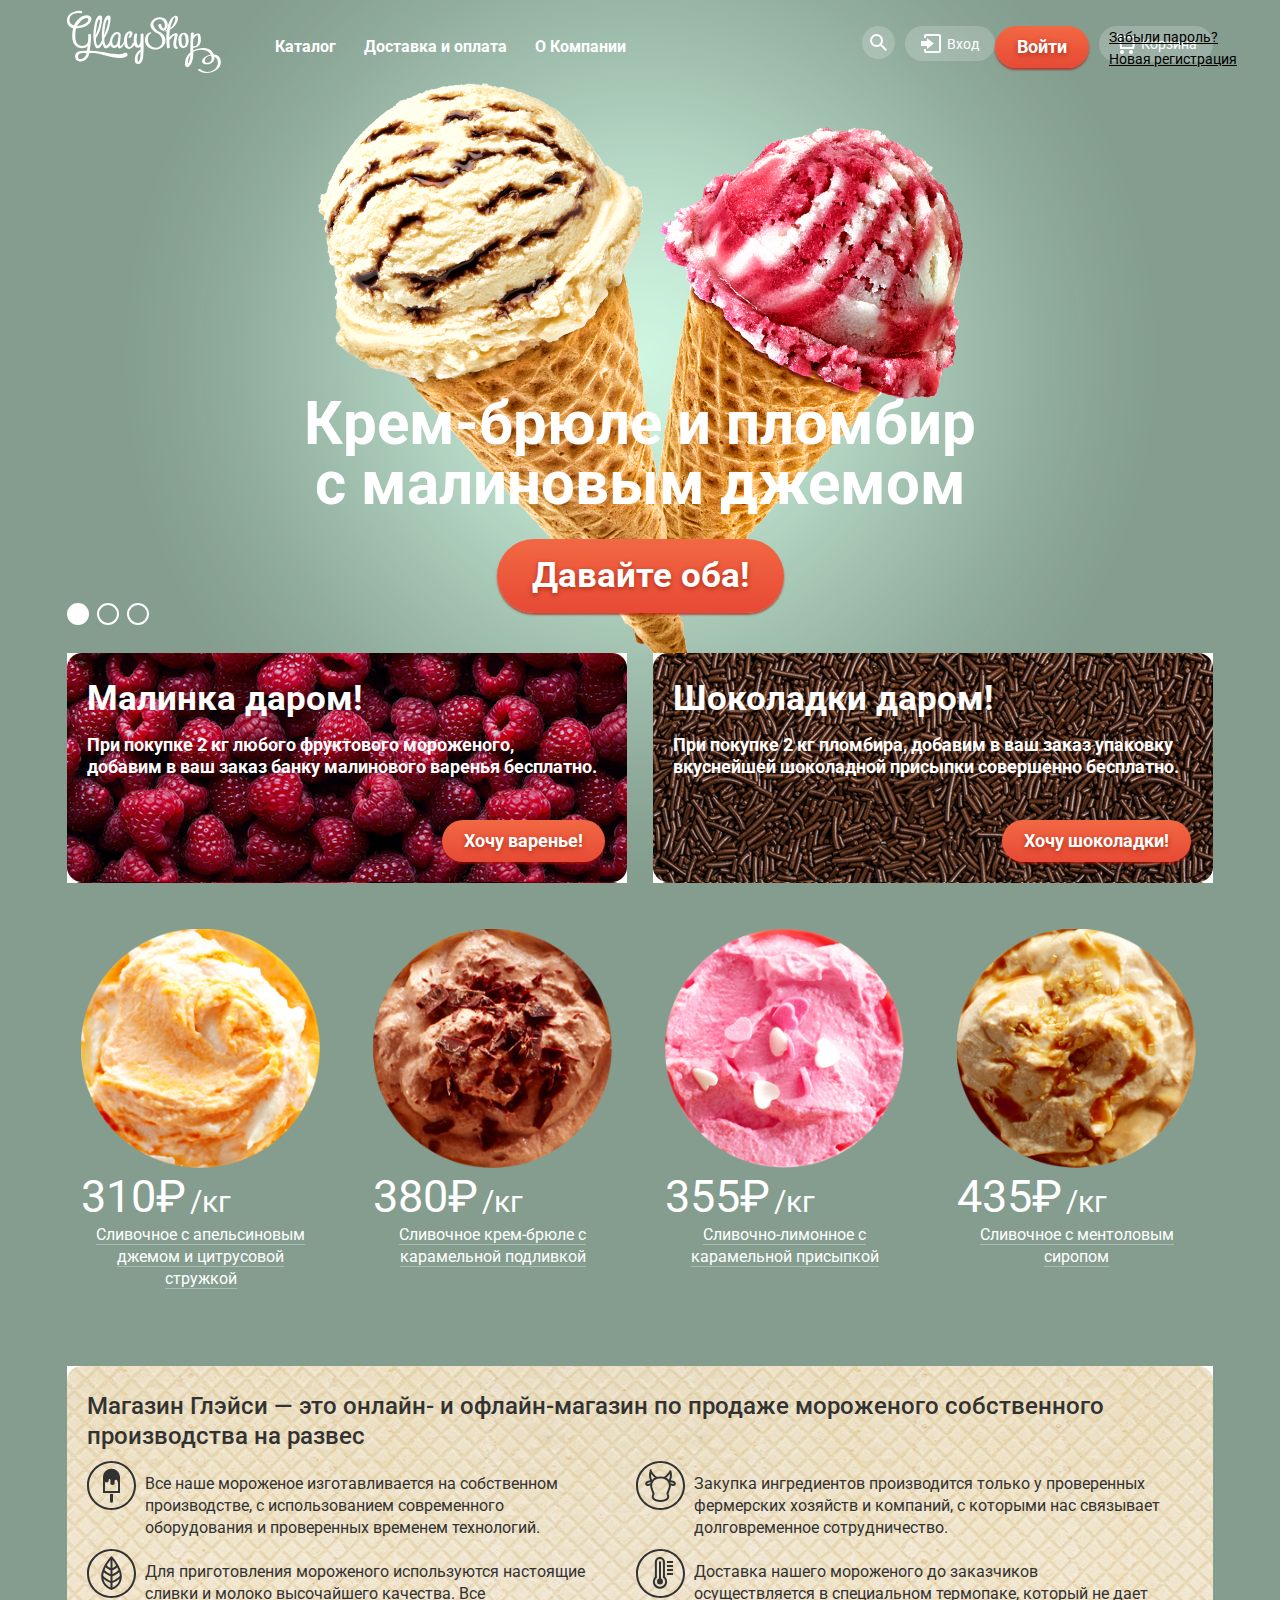
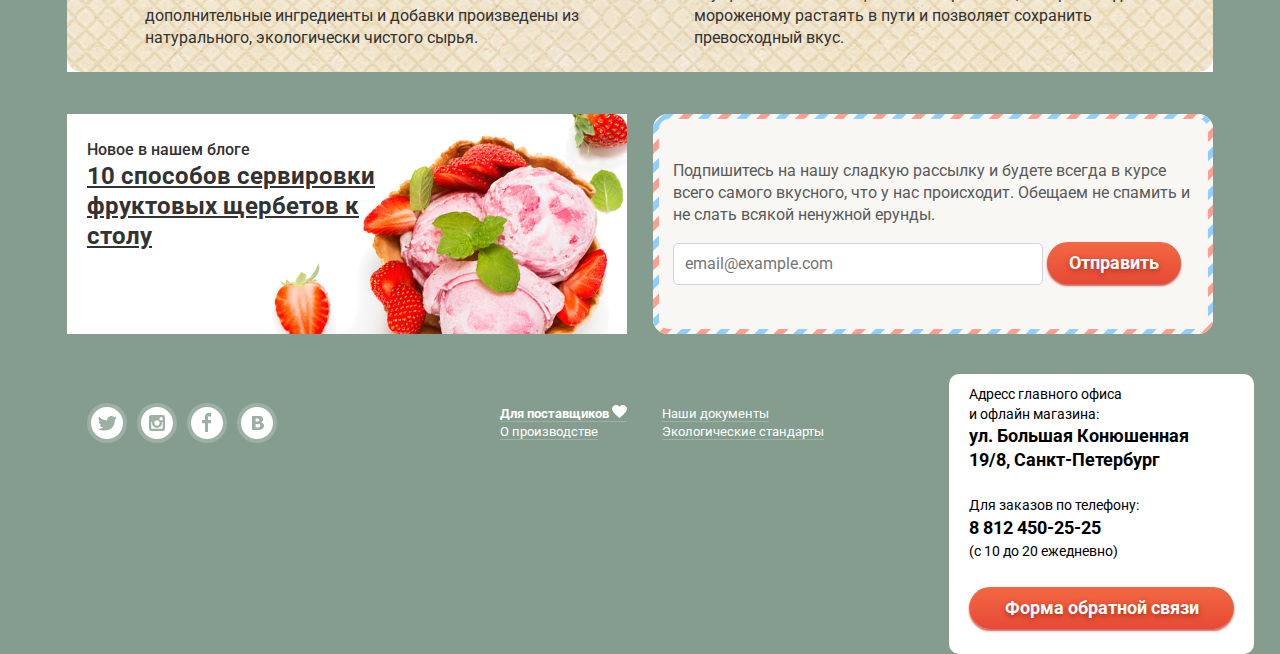
==== index.html @ 89034b07 "Update index.html" ====
<!DOCTYPE html>
<html lang="ru">
<head>
    <meta charset="utf-8">
    <link href="https://fonts.googleapis.com/css?family=Roboto:400,500,700&display=swap&subset=cyrillic" rel="stylesheet">
    <link rel="stylesheet" href="css/normalize.css">
    <link rel="stylesheet" href="css/style.css">
  <title>Gllacy Shop</title>
</head>
<body>

    <input class="visually-hidden" type="radio" id="product_1" name="toggle" checked>
    <input class="visually-hidden" type="radio" id="product_2" name="toggle">
    <input class="visually-hidden" type="radio" id="product_3" name="toggle">

    <div class="site_wrapper">
        <div class="wrapper_container">
            <header class="main_header">
                <div class="container">
                    <nav class="main_navigation">
                        <a href="index.html" class="main_logo">
                            <img src="img/logo.svg" width="154" height="64" alt="Gllacy Shop">
                        </a>
                        <ul class="site_navigation">
                            <li class="site_navigation_item">
                                <a href="#">Каталог</a>
                                <ul class="site_navigation_menu">
                                    <li class="site_navigation_menu_main"><a href="#">Новинки</a></li>
                                    <li><a href="catalog.html">Сливочное</a></li>
                                    <li><a href="#">Щербеты</a></li>
                                    <li><a href="#">Фруктовый лед</a></li>
                                    <li><a href="#">Меролин</a></li>
                                </ul>
                            </li>
                            <li class="site_navigation_item"><a href="#">Доставка и оплата</a></li>
                            <li class="site_navigation_item"><a href="#">О Компании</a></li>
                        </ul>
                        <ul class="user_navigation">
                            <li>
                                <button class="navigation_button button_search" type="button">
                                   <svg xmlns="http://www.w3.org/2000/svg" xmlns:xlink="http://www.w3.org/1999/xlink" width="17" height="17" viewBox="0 0 17 17"><path d="M16.958 15.527L11.75 10.32A6.455 6.455 0 0 0 13 6.5 6.5 6.5 0 1 0 6.5 13a6.465 6.465 0 0 0 3.839-1.263l5.205 5.204 1.414-1.414zM6.5 11C4.019 11 2 8.981 2 6.5S4.019 2 6.5 2 11 4.019 11 6.5 8.981 11 6.5 11z"/></svg>
                                </button>
                            </li>
                            <li>
                                <button class="navigation_button site_registration_form" type="button">
                                    <svg xmlns="http://www.w3.org/2000/svg" xmlns:xlink="http://www.w3.org/1999/xlink" width="21" height="19" viewBox="0 0 21 19"><g><path d="M6 14.875L12.917 9.5 6 4.125v2.917H-.042v4.917H6z"/><path d="M18 0H5C3.9 0 3 .9 3 2v2h2V2h13v15H5v-2H3v2c0 1.1.9 2 2 2h13c1.1 0 2-.9 2-2V2c0-1.1-.9-2-2-2z"/></g></svg>Вход
                                    <form class="site_registration" action="https://echo.htmlacademy.ru" method="post">
                                        <input type="email" name="email" placeholder="email@example.com">
                                        <input type="password" name="password" placeholder="Пароль">
                                        <button class="button" type="submit">Войти</button>
                                        <div class="registration_links">
                                            <a href="#">Забыли пароль?</a>
                                            <a href="#">Новая регистрация</a>
                                        </div>
                                    </form>
                                </button>
                            </li>
                            <li>
                                <button class="navigation_button" type="button">
                                    <svg xmlns="http://www.w3.org/2000/svg" width="21" height="20" viewBox="0 0 21 20"><g><path d="M5.657 2.031L5.422 0H0v2h3.64l1.5 13h13.988l1.699-12.969H5.657zM17.372 13H6.922L5.888 4.031h12.66L17.372 13z"/><circle cx="6.984" cy="18" r="2"/><circle cx="15.984" cy="18" r="2"/></g></svg>Корзина
                                </button>
                            </li>
                        </ul>
                        <form class="site_search" action="https://echo.htmlacademy.ru">
                            <input type="text" name="search" placeholder="Крем-брюле">
                        </form>
                    </nav>
                </div>
            </header>

            <main class="container">
                <section class="slider">
                    <div class="slider_controls">
                        <label for="product_1">Первый</label>
                        <label for="product_2">Второй</label>
                        <label for="product_3">Третий</label>
                    </div>
                    <ul class="slider_list">
                        <li class="slider_item slide" id="slide1">
                            <h3 class="slide_title">
                                Крем-брюле и пломбир с малиновым джемом
                            </h3>
                            <a href="#" class="button slide_button">Давайте оба!</a>
                        </li>
                        <li class="slider_item slide" id="slide2">
                            <h3 class="slide_title">
                                Шоколадный пломбир и лимонный сорбет
                            </h3>
                            <a href="#" class="button slide_button">Давайте оба!</a>
                        </li>
                        <li class="slider_item slide" id="slide3">
                            <h3 class="slide_title">
                                Пломбир с помадкой и клубничный щербет
                            </h3>
                            <a href="#" class="button slide_button">Давайте оба!</a>
                        </li>
                    </ul>
                </section>

          		<h1 class="visually_hidden">Gllacy Shop</h1>

                <div class="sell">
                    <article class="raspberries">
                        <h2>Малинка даром!</h2>
                        <p>При покупке 2 кг любого фруктового мороженого,<br>добавим в ваш заказ банку малинового варенья бесплатно.</p>
                        <a href="#" class="button">Хочу варенье!</a>
                    </article>
                    <article class="choco">
                        <h2>Шоколадки даром!</h2>
                        <p>При покупке 2 кг пломбира, добавим в ваш заказ упаковку<br>вкуснейшей шоколадной присыпки совершенно бесплатно.</p>
                        <a href="#" class="button">Хочу шоколадки!</a>
                    </article>
                </div>

                <section class="shop_list hit">
                    <ul>
                        <li class="shop_list_item">
                            <a href="#">
                                <img src="img/ice1.png" width="267" height="267" alt="Ice">
                                <div>
                                    <span class="shop_list_price">310₽</span>
                                    <span class="shop_list_weight">/кг</span>
                                </div>
                                <div class="shop_list_text">
                                    <h3>Сливочное с апельсиновым<br>джемом и цитрусовой стружкой</h3>
                                </div>
                            </a>
                        </li>
                        <li class="shop_list_item">
                            <a href="#">
                                <img src="img/ice4.png" width="267" height="267" alt="Ice">
                                <div>
                                    <span class="shop_list_price">380₽</span>
                                    <span class="shop_list_weight">/кг</span>
                                </div>
                                <div class="shop_list_text">
                                    <h3>Сливочное крем-брюле с карамельной подливкой</h3>
                                </div>
                            </a>
                        </li>
                        <li class="shop_list_item">
                            <a href="#">
                                <img src="img/ice7.png" width="267" height="267" alt="Ice">
                                <div>
                                    <span class="shop_list_price">355₽</span>
                                    <span class="shop_list_weight">/кг</span>
                                </div>
                                <div class="shop_list_text">
                                    <h3>Сливочно-лимонное с карамельной присыпкой</h3>
                                </div>
                            </a>
                        </li>
                        <li class="shop_list_item">
                            <a href="#">
                                <img src="img/ice10.png" width="267" height="267" alt="Ice">
                                <div>
                                    <span class="shop_list_price">435₽</span>
                                    <span class="shop_list_weight">/кг</span>
                                </div>
                                <div class="shop_list_text">
                                    <h3>Сливочноe с ментоловым<br>сиропом</h3>
                                </div>
                            </a>
                        </li>
                    </ul>
                </section>

          		<article class="info">
          			<h2 class="info_title">Магазин Глэйси — это онлайн- и офлайн-магазин по продаже мороженого собственного производства на развес</h2>
          			<ul class="info_list">
                        <li class="info_list_item">
                            <svg xmlns="http://www.w3.org/2000/svg" width="49" height="49" viewBox="0 0 49 49"><g fill="#323232"><path d="M24.5 0C10.969 0 0 10.969 0 24.5S10.969 49 24.5 49 49 38.031 49 24.5 38.031 0 24.5 0zm0 47C12.093 47 2 36.906 2 24.5 2 12.093 12.093 2 24.5 2 36.906 2 47 12.093 47 24.5 47 36.906 36.906 47 24.5 47z"/><path d="M24.5 7.625c-4.355 0-7.94 3.278-8.436 7.5H16v16.917h17V15.125h-.063c-.497-4.222-4.082-7.5-8.437-7.5zM31 30.042H18v-9.257c.275.337.705.631 1.542.631 1.292 0 2.125-.713 2.125-1.625v-.875a.854.854 0 1 1 1.708 0c0 .009-.005.017-.005.025 0 .007.005.01.005.017v3.292s-.031 1.833 2.125 1.833c2.109 0 2.125-1.75 2.125-1.75v-2.25h.001l-.001-.005a1.344 1.344 0 0 1 2.688 0c0 .031.021.088.021.088s.034.609.667.894v8.982zM23 40.125a1.5 1.5 0 1 0 3 0V33h-3v7.125z"/></g></svg>
                            <span>Все наше мороженое изготавливается на собственном производстве, с использованием современного оборудования и проверенных временем технологий.</span>
                        </li>
          				<li class="info_list_item">
          					<svg xmlns="http://www.w3.org/2000/svg" width="49" height="49" viewBox="0 0 49 49"><g fill="#323232"><path d="M24.5 0C10.969 0 0 10.969 0 24.5S10.969 49 24.5 49 49 38.031 49 24.5 38.031 0 24.5 0zm0 47C12.093 47 2 36.906 2 24.5 2 12.093 12.093 2 24.5 2 36.906 2 47 12.093 47 24.5 47 36.906 36.906 47 24.5 47z"/><path d="M34.811 19.342c.86-1.711 1.88-4.987.433-9.482a1 1 0 0 0-1.825-.182c-1.271 2.268-4.038 5.927-6.047 6.094-.03.002-.054.019-.083.024A16.242 16.242 0 0 0 24.5 15.5c-.103 0-1.311.009-2.801.292-.025-.004-.045-.019-.071-.021-2.004-.167-4.773-3.827-6.048-6.095a1 1 0 1 0-1.824.183c-1.448 4.494-.427 7.771.433 9.482-1.744.22-3.954.777-4.757 2.188-.388.682-.38 1.464.024 2.201.514.939 1.399 1.245 2.334 1.245.816 0 1.668-.233 2.349-.482-.004.54.026 1.08.129 1.612.288 1.496 1.131 3.636 1.748 5.197.188.479.396 1.004.509 1.324-.235.614-.672 1.812-.766 2.484-.112.801.114 2.147 1.121 3.306 1.443 1.659 4.006 2.5 7.619 2.5 3.612 0 6.176-.841 7.619-2.5 1.007-1.158 1.233-2.505 1.121-3.306-.094-.673-.53-1.87-.767-2.484.114-.319.32-.843.509-1.32.617-1.563 1.462-3.704 1.75-5.201a8.483 8.483 0 0 0 .135-1.61c.679.248 1.528.48 2.342.48.936 0 1.82-.306 2.334-1.245.404-.737.412-1.519.024-2.201-.801-1.41-3.011-1.967-4.755-2.187zm-.953-6.634c.428 3.06-.477 5.157-1.031 6.112a9.905 9.905 0 0 0-.798-.872c-.544-.526-1.199-.934-1.891-1.258 1.483-1.051 2.801-2.673 3.72-3.982zm-18.716.002c.916 1.304 2.229 2.919 3.706 3.97-.701.329-1.359.744-1.892 1.283-.276.279-.533.57-.771.872-.549-.943-1.468-3.054-1.043-6.125zM11.21 22.77c-.089-.163-.063-.21-.04-.25.223-.391 1.387-1.006 3.609-1.233-.116.29-.217.582-.302.878-1.265.673-2.998 1.091-3.267.605zm21.558 2.959c-.252 1.313-1.058 3.354-1.646 4.844-.398 1.01-.609 1.552-.683 1.877l-.066.302.114.287c.283.71.711 1.908.772 2.351.001.009.096.858-.649 1.716-.72.826-2.363 1.812-6.11 1.812-3.747 0-5.391-.986-6.11-1.812-.746-.857-.651-1.707-.65-1.716.062-.441.489-1.641.772-2.352l.114-.286-.066-.302c-.072-.326-.284-.869-.683-1.881-.587-1.489-1.392-3.528-1.645-4.841-.422-2.198.379-4.575 2.145-6.358 1.513-1.528 4.933-1.868 6.123-1.871 1.166 0 4.539.339 6.139 1.886 2.081 2.014 2.465 4.597 2.129 6.344zm5.021-2.959c-.263.479-1.974.07-3.238-.592a9.437 9.437 0 0 0-.297-.888c2.198.23 3.354.84 3.575 1.229.024.041.05.087-.04.251z"/></g></svg>
                            <span>Закупка ингредиентов  производится только у проверенных фермерских хозяйств и компаний, с которыми нас связывает долговременное сотрудничество.</span>
          				</li>
          				<li class="info_list_item">
          					<svg xmlns="http://www.w3.org/2000/svg" width="49" height="49" viewBox="0 0 49 49"><g fill="#323232"><path d="M24.5 0C10.969 0 0 10.969 0 24.5S10.969 49 24.5 49 49 38.031 49 24.5 38.031 0 24.5 0zm0 47C12.093 47 2 36.906 2 24.5 2 12.093 12.093 2 24.5 2 36.906 2 47 12.093 47 24.5 47 36.906 36.906 47 24.5 47z"/><path d="M34.807 26.756c-.45-9.493-9.197-18.693-9.586-19.097-.015-.015-.033-.023-.048-.037a.942.942 0 0 0-.118-.09.945.945 0 0 0-.13-.077c-.018-.009-.032-.022-.051-.03-.027-.011-.056-.011-.083-.02a.898.898 0 0 0-.297-.044c-.045 0-.089.002-.134.008a.957.957 0 0 0-.158.038c-.025.008-.052.008-.076.018-.018.007-.031.021-.049.029a.896.896 0 0 0-.133.079.95.95 0 0 0-.118.091c-.015.013-.033.021-.046.036-.389.404-9.14 9.608-9.587 19.105-.008.067-.017.133-.011.202-.013.363-.017.727-.003 1.091.369 10.256 9.978 12.82 10.075 12.845a.995.995 0 0 0 .494 0c.097-.024 9.706-2.589 10.074-12.845.013-.363.009-.727-.003-1.089.006-.073-.004-.142-.012-.213zM16.783 23.25c2.219 2.058 5.368 3.521 6.717 4.091v4.552c-2.448-1.196-6.219-3.341-7.302-5.228a17.06 17.06 0 0 1 .585-3.415zm2.024-5.096c1.513 1.688 3.602 2.646 4.693 3.059v3.94c-1.654-.76-4.424-2.216-6.016-4.043a29.164 29.164 0 0 1 1.323-2.956zm12.711 2.954c-1.59 1.824-4.362 3.283-6.018 4.044v-3.939c1.092-.413 3.183-1.372 4.695-3.062.489.949.935 1.94 1.323 2.957zM25.5 19.047v-8.008a45.239 45.239 0 0 1 3.651 5.229c-.953 1.374-2.536 2.276-3.651 2.779zm0 12.846v-4.552c1.35-.569 4.499-2.034 6.719-4.092.305 1.128.515 2.273.584 3.417-1.083 1.883-4.855 4.029-7.303 5.227zm-2-12.843c-1.113-.5-2.694-1.399-3.649-2.779a45.379 45.379 0 0 1 3.649-5.229v8.008zm-7.117 10.775c2.328 1.983 5.69 3.629 7.117 4.281v4.403c-2.092-.904-6.162-3.331-7.117-8.684zm9.117 8.696v-4.415c1.428-.653 4.792-2.3 7.121-4.284-.95 5.411-5.02 7.813-7.121 8.699z"/></g></svg>
                            <span>Для приготовления мороженого используются настоящие сливки и молоко высочайшего качества. Все дополнительные ингредиенты и добавки произведены из натурального, экологически чистого сырья.</span>
          				</li>
          				<li class="info_list_item">
          					<svg xmlns="http://www.w3.org/2000/svg" width="49" height="49" viewBox="0 0 49 49"><g fill="#323232"><path d="M24.5 0C10.969 0 0 10.969 0 24.5S10.969 49 24.5 49 49 38.031 49 24.5 38.031 0 24.5 0zm0 47C12.093 47 2 36.906 2 24.5 2 12.093 12.093 2 24.5 2 36.906 2 47 12.093 47 24.5 47 36.906 36.906 47 24.5 47z"/><path d="M28.938 13.125c0-2.774-2.257-5.031-5.031-5.031s-5.031 2.257-5.031 5.031v14.64a7.042 7.042 0 0 0-2 4.923c0 3.929 3.196 7.125 7.125 7.125s7.125-3.196 7.125-7.125a7.127 7.127 0 0 0-2.188-5.126V13.125zm.187 19.563a5.126 5.126 0 0 1-10.25 0c0-1.647.792-3.098 2-4.035V13.125a3.031 3.031 0 1 1 6.062 0v15.372a5.114 5.114 0 0 1 2.188 4.191z"/><path d="M25 29.559V13.188a1 1 0 1 0-2 0v16.371a2.99 2.99 0 0 0-2 2.816 3 3 0 1 0 6 0 2.99 2.99 0 0 0-2-2.816zM31 12h6v2h-6zM31 16h6v2h-6zM31 20h6v2h-6zM31 24h6v2h-6z"/></g></svg>
                            <span>Доставка нашего мороженого до заказчиков осуществляется в специальном термопаке, который не дает мороженому растаять в пути и позволяет сохранить превосходный вкус.</span>
          				</li>
          			</ul>
          		</article>

          		<div class="blog">
                    <article class="news">
                        <h2>Новое в нашем блоге</h2>
                        <a href="#">10 способов сервировки<br>фруктовых щербетов к<br>столу</a>
                    </article>

                    <article class="subscription">
                        <h2 class="visually_hidden">Подписка</h2>
                        <p>Подпишитесь на нашу сладкую рассылку и будете всегда в курсе всего самого вкусного, что у нас происходит. Обещаем не спамить и не слать всякой ненужной ерунды.</p>
                        <form action="https://echo.htmlacademy.ru">
                            <input type="email" name="email" placeholder="email@example.com">
                            <button class="button" type="button">Отправить</button>
                        </form>             
                    </article>
                </div>
          	</main>

            <section class="map">
                <div class="map_pin">
                    <script type="text/javascript" charset="utf-8" async src="https://api-maps.yandex.ru/services/constructor/1.0/js/?um=constructor%3A272b2a36cc3801d7e4101b7985219965aaa118375f557deae4f0a987a12d4bba&amp;width=100%25&amp;height=430&amp;lang=ru_RU&amp;scroll=true"></script>
                </div>

                <article class="address">
                    <h2 class="address_title">Адресс главного офиса<br>и офлайн магазина:</h2>
                    <p class="address_text">
                        <span>ул. Большая Конюшенная<br>19/8, Санкт-Петербург</span><br><br>
                        Для заказов по телефону:<br><span>8 812 450-25-25</span><br>(с 10 до 20 ежедневно)
                    </p>
                    <a href="#" class="button address_button">Форма обратной связи</a>
                </article>
            </section>

          	<footer class="container">
                <ul class="social">
                    <li>
                        <a href="#"><span class="visually_hidden">Twitter</span>
                          <svg xmlns="http://www.w3.org/2000/svg" width="32" height="32" viewBox="0 0 32 32"><path d="M16 0C7.164 0 0 7.164 0 16c0 8.837 7.164 16 16 16 8.837 0 16-7.163 16-16 0-8.836-7.163-16-16-16zm7.944 12.809c-.251 6.516-3.463 10.832-10.992 10.702h-.486c-.447 0-4.543-.443-5.344-1.823 2.479.19 4.247-.406 5.12-1.136-1.048-.289-2.923-.461-3.251-2.848.384.104.618.221 1.299.113-1.307-.824-2.758-1.519-2.679-3.643.311.317 1.164.518 1.46.457-.768-.233-2.149-3.244-.974-4.781 1.984 1.79 4.075 3.482 7.804 3.643.227-2.214 1.24-3.699 3.168-4.325 1.84-.479 3.255.26 3.901 1.138.737-.224 1.453-.466 2.193-.685-.004.833-.569 1.463-.935 1.709.747.165 1.423-.475 1.423-.475-.184.963-1.094 1.725-1.707 1.954z"/></svg>
                        </a>
                    </li>
                    <li>
                        <a href="#"><span class="visually_hidden">Instagram</span>
                          <svg xmlns="http://www.w3.org/2000/svg" width="32" height="32" viewBox="0 0 32 32"><g><path d="M20.916 16a4.938 4.938 0 1 1-9.877 0c0-.394.051-.773.138-1.14h-.897v6.838h11.396V14.86h-.897c.086.367.137.746.137 1.14z"/><path d="M15.978 18.659c1.466 0 2.659-1.193 2.659-2.659s-1.193-2.659-2.659-2.659c-1.466 0-2.659 1.193-2.659 2.659s1.192 2.659 2.659 2.659zM18.637 10.302h3.039v3.039h-3.039z"/><path d="M16 0C7.164 0 0 7.164 0 16c0 8.837 7.164 16 16 16 8.837 0 16-7.163 16-16 0-8.836-7.163-16-16-16zm7.955 21.698a2.285 2.285 0 0 1-2.279 2.279H10.279A2.285 2.285 0 0 1 8 21.698V10.302a2.286 2.286 0 0 1 2.279-2.279h11.396a2.286 2.286 0 0 1 2.279 2.279v11.396z"/></g></svg>
                        </a>
                    </li>
                    <li>
                        <a href="#"><span class="visually_hidden">Facebook</span>
                          <svg xmlns="http://www.w3.org/2000/svg" width="32" height="32" viewBox="0 0 32 32"><path d="M16 0C7.164 0 0 7.163 0 16s7.164 16 16 16c8.837 0 16-7.164 16-16S24.837 0 16 0zm4.062 9.455h-3.021v3.444h3.021v3.445h-3.021v8.61H14.02v-8.61H11v-3.445h3.021V9.455c0-1.902 1.353-3.445 3.021-3.445h3.021v3.445z"/></svg>
                        </a>
                    </li>
                    <li>
                        <a href="#"><span class="visually_hidden">Vkontacte</span>
                          <svg xmlns="http://www.w3.org/2000/svg" width="32" height="32" viewBox="0 0 32 32"><g><path d="M16.637 14.495c.402-.019.719-.082.951-.188.326-.145.54-.33.641-.559.101-.229.15-.496.15-.797 0-.232-.058-.465-.174-.697-.116-.232-.322-.405-.617-.517-.264-.1-.592-.155-.984-.165a76.242 76.242 0 0 0-1.652-.014h-.339v2.965h.565c.571 0 1.057-.009 1.459-.028zM18.118 17.084c-.282-.081-.672-.125-1.166-.132a127.97 127.97 0 0 0-1.55-.009h-.79v3.493h.264c1.014 0 1.74-.003 2.18-.009a3.2 3.2 0 0 0 1.212-.245c.377-.157.633-.364.774-.625s.214-.562.214-.9c0-.446-.088-.788-.261-1.03-.17-.241-.464-.423-.877-.543z"/><path d="M16 0C7.164 0 0 7.164 0 16c0 8.837 7.164 16 16 16 8.837 0 16-7.163 16-16 0-8.836-7.163-16-16-16zm6.602 20.531a3.73 3.73 0 0 1-1.124 1.327c-.552.415-1.161.71-1.823.886s-1.501.264-2.519.264h-6.121V8.987h5.443c1.13 0 1.957.038 2.48.113a5.126 5.126 0 0 1 1.561.5c.533.27.929.632 1.189 1.087.26.455.392.975.392 1.558 0 .678-.179 1.278-.536 1.795-.358.518-.863.92-1.517 1.208v.075c.917.182 1.642.559 2.179 1.13.537.571.807 1.325.807 2.261 0 .678-.138 1.283-.411 1.817z"/></g></svg>
                        </a>
                    </li>
                </ul>
                <ul class="footer_about">
                    <li>
                        <a class="about_for" href="#">Для поставщиков
                            <svg xmlns="http://www.w3.org/2000/svg" width="15" height="13" viewBox="0 0 15 13"><path d="M10.799 0c-1.35 0-2.551.65-3.3 1.661A4.097 4.097 0 0 0 4.199 0C1.875 0 0 1.806 0 4.044 0 7.223 7.499 13 7.499 13s7.499-5.777 7.499-8.956C14.998 1.806 13.123 0 10.799 0z"/></svg>
                        </a>
                    </li>
                    <li>
                        <a href="#">Наши документы</a>
                    </li>
                    <li>
                        <a href="#">О производстве</a>
                    </li>
                    <li>
                        <a href="#">Экологические стандарты</a>
                    </li>
                </ul>
                <div class="footer_made">
                    <img src="img/logo-htmlacademy.svg" width="108" height="39" alt="Логотип HTML Academy">
                    <p>Сделано в <a href="https://htmlacademy.ru/">HTML Academy</a> © 2019</p>
                </div>
            </footer>
        </div>
    </div>

    <section class="modal">
        <h2>Мы обязательно вам ответим</h2>
        <img src="img/close-big.svg" alt="button-close">
        <form action="https://echo.htmlacademy.ru" method="post">
            <p>
                <input type="text" name="name" placeholder="Имя Фамилия">
            </p>
            <p>
                <input type="email" name="email" placeholder="email@example.com">
            </p>
            <p>
                <textarea name="massage" placeholder="В свободной форме"></textarea>
            </p>
            <button type="submit">Отправить</button>
        </form>
    </section>
</body>
</html>
---- css/style.css ----
*, *::before, *::after {
	box-sizing: border-box;
}
body {
	padding: 0;
	margin: 0;
	font-size: 16px;
	line-height: 22px;
	color: #fff;
	font-family: 'Roboto', 'Arial', sans-serif;
	background-color: #849d8f;
}
.visually_hidden:not(:focus):not(:active),
input[type="checkbox"].visually-hidden,
input[type="radio"].visually-hidden {
  position: absolute;
  width: 1px;
  height: 1px;
  margin: -1px;
  border: 0;
  padding: 0;
  white-space: nowrap;
  clip-path: inset(100%);
  clip: rect(0 0 0 0);
  overflow: hidden;
}
.button {
	display: inline-block;
	font-size: 18px;
	font-weight: 700;
	line-height: 24px;
	text-decoration: none;
	cursor: pointer;
	text-shadow: 0 2px 5px rgba(160, 32, 11, 0.76);
	border: none;
	border-radius: 50px;
	padding: 9px 22px;
	box-shadow: 0 2px 2px rgba(172, 16,0, 0.64);
	background: #f26843;
	background: linear-gradient(to bottom, #f26843 0%, #e74a35 100%);
	color: #fff;
}
.button:hover {
	background: linear-gradient(to bottom, #f58669 0%, #ec6f5e 100%);
	box-shadow: 0 2px 2px rgba(172, 16, 0, 1);
}
.button:active {
	background: linear-gradient(to bottom, #d84732 0%, #e1613e 100%);
	box-shadow: inset 0 2px 2px rgba(172, 16, 0, 1);
}

/*Navigation*/

.container {
	width: 1146px;
	margin: 0 auto;
}
.main_navigation {
	padding-top: 10px;
	display: flex;
}
.site_navigation {
	display: flex;
	align-items: center;
	list-style: none;
	font-size: 16px;
	font-weight: 700;
	line-height: 18px;
}
.site_navigation_item {
	padding: 10px 14px;
	position: relative;
	align-items: center;
}
.site_navigation li {
	list-style: none;
}
.site_navigation a {
	text-decoration: none;
	color: #fff;
}
.site_navigation li:hover {
	border-radius: 15px;
	cursor: pointer;
	background-color: #fff;
}
.site_navigation_menu {
	position: absolute;
	top: 115%;
	left: 1%;
	font-size: 14px;
	line-height: 16px;
	font-weight: 400;
	padding: 0;
	margin: 0;
	border-radius: 5px;
	display: none;
	color: #000;
	background-color: #fff;
}
.site_navigation_menu::before {
	content: "";
	display: block;
	position: absolute;
	top: -11%;
	left: 0;
	width: 143px;
	height: 20px;
	background-color: rgba(225, 225, 225, 0);
}
.site_navigation > li:hover .site_navigation_menu {
	display: block;
}
.site_navigation_menu a {
	width: 143px;
	display: block;
	padding: 10px 20px;
}
.site_navigation_menu li:hover {
	border-radius: 0;
	background-color: #fbded7;
}
.site_navigation_menu li:hover:first-child {
	border-radius: 5px 5px 0 0;
}
.site_navigation_menu li:hover:last-child {
	border-radius: 0 0 5px 5px;
}
.site_navigation_menu li:active {
	background-color: #f6b5a5;
}
.site_navigation li:hover a {
	color: #000;
}
.site_navigation_menu_main {
	font-weight: 700;
}
.site_navigation_menu_main::after {
	content: "";
	width: 128px;
	height: 1px;
	position: absolute;
	top: 35px;
	left: 5px;
	background-color: #000;
	opacity: 0.2;
}
.user_navigation {
	display: flex;
	margin-left: auto;
	list-style: none;
}
.user_navigation li {
	padding-left: 10px;
}
.navigation_button {
	font-size: 14px;
	line-height: 16px;
	border: none;
	border-radius: 50px;
	cursor: pointer;
	color: #fff;
	fill: #fff;
	background-color: rgba(255, 255, 255, 0.2);
}
.user_navigation button:hover,
.user_navigation button:focus {
	fill: #000;
	color: #000;
}
.catalog_navigation_button {
	font-weight: 700;
	color: #000;
	background-color: #fff;
}
.navigation_button {
	padding: 8px 16px;
	display: inline-flex;
	align-items: center;
}
.navigation_button svg {
	margin-right: 5px;
}
.button_search {
	padding: 8px 8px;
}
.button_search svg {
	margin: 0;
}
.site_search {
	display: none;
	position: absolute;
	top: 9%;
	right: 28%;
	width: 340px;
	height: 85px;
	padding: 22px 0 0 5px;
	border-radius: 5px;
	background-color: #f8f7f4;
}
.site_search input {
	width: 310px;
	font-size: 14px;
	padding: 12px;
	border-radius: 5px;
	border: 1px solid #d3d3d2;
}
.button_search:hover .site_search {
	display: block;
}
.site_registration_form:hover
.site_registration {
	display: block;
}
.site_registration {
	position: absolute;
	top: 9%;
	right: 22%;
	display: none;
	width: 280px;
	height: 215px;
	padding: 20px;
	border-radius: 5px;
	background-color: #f8f7f4;
}
.site_registration input {
	width: 240px;
	height: 40px;
	font-size: 14px;
	border-radius: 5px;
	padding: 0 15px;
	margin-bottom: 20px;
	border: 1px solid #d3d3d2;
}
.registration_links {
	position: absolute;
	display: inline-block;
	font-size: 14px;
	width: 128px;
	margin-left: 20px;
}
.registration_links a {
	color: #000;
}

/*Slider*/

.site_wrapper {
	min-width: 940px;
	background-repeat: no-repeat;
	background-position: top center;
	transition: background-image 0.5s, background-color 0.5s;
}
.slider {
	position: relative;
	text-align: center;
	margin-top: 310px;
}
.slider_controls {
	position: absolute;
	left: 0;
	bottom: 10%;
	z-index: 20;
	font-size: 0px;
}
.slider_controls label {
	display: inline-block;
	width: 22px;
	height: 22px;
	border: 2px solid #fff;
	border-radius: 50px;
	background-color: transparent;
	margin-right: 8px;
	cursor: pointer;
}
.slider_item {
	padding-bottom: 40px;
}
.slider_item a {
	cursor: pointer;
}
.slider_list {
	margin: 0;
	padding: 0;
	list-style: none;
}
.slide {
	display: none;
}
#product_1:checked ~ .site_wrapper #slide1,
#product_2:checked ~ .site_wrapper #slide2,
#product_3:checked ~ .site_wrapper #slide3 {
	display: block;
}
#product_1:checked ~ .site_wrapper label[for="product_1"],
#product_2:checked ~ .site_wrapper label[for="product_2"],
#product_3:checked ~ .site_wrapper label[for="product_3"] {
	background-color: #fff;
}
#product_1:checked ~ .site_wrapper {
	background-color: #849d8f;
	background-image: url(../img/ice_bg_1.png);
}
#product_2:checked ~ .site_wrapper {
	background-color: #8996a6;
	background-image: url(../img/ice_bg_2.png);
}
#product_3:checked ~ .site_wrapper {
	background-color: #9d8b84;
	background-image: url(../img/ice_bg_3.png);
}
.site_wrapper::before,
.site_wrapper::after {
	content: "";
	visibility: hidden;
}
.site_wrapper::before {
	background-image: url(../img/ice_bg_2.png);
}
.site_wrapper::after {
	background-image: url(../img/ice_bg_3.png);
}
.slide_title {
	width: 700px;
	font-size: 60px;
	font-weight: 700;
	line-height: 60px;
	margin: 0 auto;
	margin-bottom: 25px;
}
.slide_button {
	font-size: 35px;
	line-height: 44px;
	padding: 15px 35px;
}
.slide_button:hover {
	background: linear-gradient(to bottom, #f58669 0%, #ec6f5e 100%);
	box-shadow: 0 2px 2px rgba(172, 16, 0, 1);
}
.slide_button:active {
	background: linear-gradient(to bottom, #d84732 0%, #e1613e 100%);
	box-shadow: inset 0 2px 2px rgba(172, 16, 0, 1);
}

/*Sell*/

.sell {
	display: flex;
	justify-content: space-between;
}
.sell article {
	position: relative;
	width: 560px;
	height: 230px;
	padding: 25px 20px;
}
.sell article h2 {
	font-size: 35px;
	line-height: 41px;
	font-weight: 700;
	margin: 0;
	color: #fff;
}
.sell article p {
	font-size: 18px;
	font-weight: 700;
	margin-top: 15px;
	color: #fff;
}
.sell article a {
	position: absolute;
	right: 4%;
	bottom: 9%;
}
.raspberries {
	background-image: url(../img/raspberries.jpg);
}
.choco {
	background-image: url(../img/choco.jpg);
}
.hit ul {
	margin: 40px 0 30px 0;
}

/*Info*/

.info {
	background-image: url(../img/wafer-background.jpg);
	background-repeat: no-repeat;
	padding: 25px 20px;
	color: #323232;
}
.info_title {
	margin: 0;
	font-size: 24px;
	line-height: 30px;
	font-weight: 500;
}
.info_list {
	margin: 0;
	padding: 0;
	display: flex;
	flex-wrap: wrap;
}
.info_list li {
	list-style: none;
}
.info_list_item {
	display: flex;
	padding: 10px 25px 0 0;
}
.info_list_item span {
	padding: 12px 0 0 9px;
	width: 475px;
}

/*News*/

.blog {
	margin: 40px 0;
	display: flex;
	justify-content: space-between;
}
.news {
	width: 560px;
	height: 220px;
	padding: 25px 20px;
	background-image: url(../img/strawberry-background.jpg);
	background-repeat: no-repeat;
}
.news h2 {
	margin: 0;
	font-size: 16px;
	line-height: 22px;
	font-weight: 500;
	color: #323232;
}
.news a {
	font-size: 24px;
	line-height: 30px;
	font-weight: 700;
	color: #323232;
}
.subscription {
	width: 560px;
	height: 220px;
	padding: 30px 20px;
	background-image: url(../img/substrate.png);
	background-repeat: no-repeat;
}
.subscription p {
	color: #5a5a5a;
}
.subscription button {
	font-size: 18px;
	font-weight: 700;
	border: none;
	color: #fff;
	background-color: #e94f38;
}
.subscription input {
	width: 370px;
	padding: 11px;
	border-radius: 5px;
	border: none;
	border: 1px solid #d3d3d2;
}

/*Map*/

.map {
	position: relative;
}
.address {
	display: flex;
	flex-direction: column;
	position: absolute;
	top: 18%;
	right: 2%;
	width: 305px;
	border-radius: 10px;
	padding: 10px 20px 0 20px;
	background-color: #fff;
}
.address h2,
.address p {
	margin: 0;
	color: #000;
}
.address_title {
	font-size: 14px;
	line-height: 20px;
	font-weight: 400;
}
.address_text {
	font-size: 14px;
	font-weight: 400;
}
.address_text span {
	font-size: 18px;
	line-height: 24px;
	font-weight: 700;
}
.address_button {
	text-align: center;
	margin: 25px 0;
}

/*Catalog*/

.nav_basket {
	display: none;
}
.contacts_info {
	display: flex;
	justify-content: space-between;
}
.contacts {
	margin: 0;
}
.crumbs,
.crumbs ul {
	display: flex;
	list-style: none;
	font-size: 14px;
	line-height: 16px;
}
.crumbs li {
	padding: 20px 15px 0 0;
}
.crumbs a {
	color: #fff;
	text-decoration: none;
	border-bottom: 1px solid #aebeb5;
}
.crumbs a:hover {
	color: #ffbc9e;
}
.contacts span {
	font-size: 14px;
	line-height: 16px;
}
.contacts a {
	text-decoration: none;
	font-size: 22px;
	line-height: 24px;
	font-weight: 700;
	color: #fff;
}
select {
	-webkit-appearance: none;
	-moz-appearance: none;
	text-indent: 1px;
	text-overflow: '';
}
.sorting_menu {
	display: flex;
	flex-wrap: wrap;
	max-width: 872px;
	margin-bottom: 40px;
}
.sorting {
	position: relative;
	margin: 0;
}
.sorting_label {
	padding-left: 20px;
}
.sorting svg {
	position: absolute;
	top: 48%;
	left: 82%;
	fill: #fff;
}
.sorting_list {
	margin: 7px 15px 0 0;
	padding: 10px 37px 10px 15px;
	border: none;
	border-radius: 50px;
	color: #fff;
	background-color: rgba(255, 255, 255, 0.2);
}
.sorting_list option {
	color: #000;
}

/*Filter*/

.filter {
	margin: 0;
	padding: 0;
	border: none;
}
.price_control {
	font-size: 0px;
	padding-left: 12px;
}
.price_control input {
	width: 100px;
	display: none;
}
.price_control label {
	display: inline-block;
	font-size: 16px;
}
.min_value {
	width: 112px;
}
.max_value {
	width: 70px;
}
.range_filter {
	width: 218px;
}
.range_control {
	position: relative;
	height: 36px;
	margin: 3px 15px 0 0;
	padding: 16px 14px 0 14px;
	border-radius: 50px;
	background-color: rgba(255, 255, 255, 0.2);
}
.scale {
	width: 176px;
	height: 4px;
	background: #d1dad3;
}
.bar {
	width: 100px;
	height: 4px;
	margin-left: 23px;
	background: #fff;
}
.toggle {
	position: absolute;
	top: 8px;
	left: 28px;
	width: 20px;
	height: 20px;
	border-radius: 50px;
	cursor: pointer;
	border: 8px solid #fff;
	background-color: #ababab;
}
.toggle_max {
	left: 126px;
}
.fat {
	width: 415px;
	display: flex;
	list-style: none;
	margin: 8px 0 0 0;
	padding: 7px 14px;
	align-items: center;
	border-radius: 50px;
	background-color: rgba(255, 255, 255, 0.2);
}
.fat_label {
	padding-left: 20px;
}
.fat_item {
	position: relative;
	padding: 0 20px 0 25px;
}
.fat_item label {
	position: relative;
}
.fat_item_list {
	left: -4px;
}
.fat_item label {
	cursor: pointer;
}
.fat_item_list + label::before {
	content: "";
	position: absolute;
	top: 0;
	left:-23px;
	width: 20px;
	height: 20px;
	border-radius: 50px;
	border: 3px solid #fff;
}
.fat_item_check:checked + label::after {
	content: "";
	position: absolute;
	top: 6px;
	left: -17px;
	width: 8px;
	height: 8px;
	border-radius: 50px;
	background-color: #fff;
}
.filling {
	margin: 15px 0 0 0;
}
.filling_label {
	padding-left: 20px;
}
.filling_inner {
	display: flex;
	list-style: none;
	padding: 8px 14px;
	margin: 6px 15px 0 0;
	border-radius: 50px;
	background-color: rgba(255, 255, 255, 0.2);
}
.filling_item {
	position: relative;
	margin: 0 18px 0 33px;
}
.filling_item label {
	cursor: pointer;
}
.filling_item_list + label::before {
	content: "";
	position: absolute;	
	top: 0;
	left: -30px;
	background-image: url(../img/checkbox-off.svg);
	background-repeat: no-repeat;
	background-position: 0 0;
	width: 30px;
	height: 30px;
}
.filling_item_list:checked + label::after {
	content: "";
	position: absolute;	
	top: 0;
	left: -30px;
	background-image: url(../img/checkbox-on.svg);
	background-repeat: no-repeat;
	background-position: 0 0;
	width: 30px;
	height: 30px;
}
.filling_item_list:checked + label::before {
content: none;
}
.sorting_btn {
	width: 144px;
	height: 38px;
	margin-top: 43px;
	border-radius: 50px;
	cursor: pointer;
	border: 2px solid #fff;
	color: #fff;
	background-color: rgba(255, 255, 255, 0.2);
}
.sorting_btn:hover {
	font-weight: 700;
	color: #000;
	background-color: #fff;
}
.sorting_btn:active {
	border: none;
	box-shadow: inset 0px 2px 1px 0 #696969;
}


.shop_list {
	width: 1143px;
}
.shop_list ul {
	display: flex;
	justify-content: space-between;
	flex-wrap: wrap;
	list-style: none;
	padding: 0;
}
.shop_list_item{
	width: 267px;
	padding: 6px 14px;
	margin-bottom: 40px;
	border-radius: 5px;
}
.shop_list_item a{
	text-decoration: none;
	color: #fff;
}
.shop_list_item img {
	width: 100%;
	height: auto;
}
.shop_list_item:hover {
	box-shadow: 0px 10px 10px 0 rgba(0, 0, 0, 0.2);
	background-color: rgba(255, 255, 255, 0.2);
}
.shop_list_item h3 {
	display: inline;
	font-size: 16px;
	line-height: 22px;
	font-weight: 400;
	border-bottom: 1px solid rgba(255, 255, 255, 0.3);
}
.shop_list_price {
	font-size: 45px;
	line-height: 45px;
}
.shop_list_weight {
	font-size: 30px;
	line-height: 45px;
}
.shop_list_text {
	text-align: center;
}
.catalog_btn {
	display: flex;
	justify-content: flex-end;
	padding-bottom: 30px;
	border-bottom: 1px solid #a9bbb1;
}
.catalog_btn_list {
	position: relative;
}
.catalog_btn_item {
	display: inline-flex;
	justify-content: center;
	align-items: center;
	font-weight: 700;
	width: 30px;
	height: 30px;
	cursor: pointer;
	border-radius: 50px;
	text-decoration: none;
	text-align: center;
	color: #fff;
}
.catalog_btn_change {
	color: #000;
	background-color: #fff;
}
.catalog_btn_nav::before {
	content: "";
	position: absolute;
	top: 10px;
	left: -12px;
	width: 8px;
	height: 8px;
	cursor: pointer;
	border-top: 1px solid #fff;
	border-right: 1px solid #fff;
	transform: rotate(225deg);
}
.catalog_btn_nav::after {
	content: "";
	position: absolute;
	top: 10px;
	right: -12px;
	width: 8px;
	height: 8px;
	cursor: pointer;
	border-top: 1px solid #fff;
	border-right: 1px solid #fff;
	transform: rotate(45deg);
}
.catalog_btn_item:hover {
	color: #fff;
	background-color: rgba(225, 225, 225, 0.3);
}

/*Footer*/

footer {
	display: flex;
	justify-content: space-between;
	padding: 15px;
}
footer ul {
	list-style: none;
}
footer a {
	font-size: 13px;
	line-height: 18px;
	text-decoration: none;
	border-bottom: 1px solid #9db1a5;
	color: #fff;
}
.social {
	display: flex;
	align-items: center;
	padding: 0;
	margin: 0;
}
.social li {
	display: flex;
	align-items: center;
	justify-content: center;
	margin: 0 5px;
	border-radius: 50px;
	width: 40px;
	height: 40px;
	background-color: rgba(255, 255, 255, 0.2);
}
.social li:hover {
	fill: #ffbc9e;
	background-color: #ffbc9e;
	transition: 0.3s;
}
.social a {
	height: 32px;
	border-bottom: none;
	fill: #fff;
}
.footer_about {
	display: flex;
	flex-wrap: wrap;
	width: 365px;
	line-height: 16px;
}
.footer_about li {
	width: 50%;
}
.footer_about a {
	fill: #fff;
}
.footer_about a:hover {
	fill: #ffbc9e;
	color: #ffbc9e;
}
.about_for {
	font-weight: 700;
}
.footer_made {
	font-size: 12px;
}
.footer_made p {
	margin: 0;
}
.footer_made a:hover {
	color: #ffbc9e;
}
.modal {
	display: none;
}
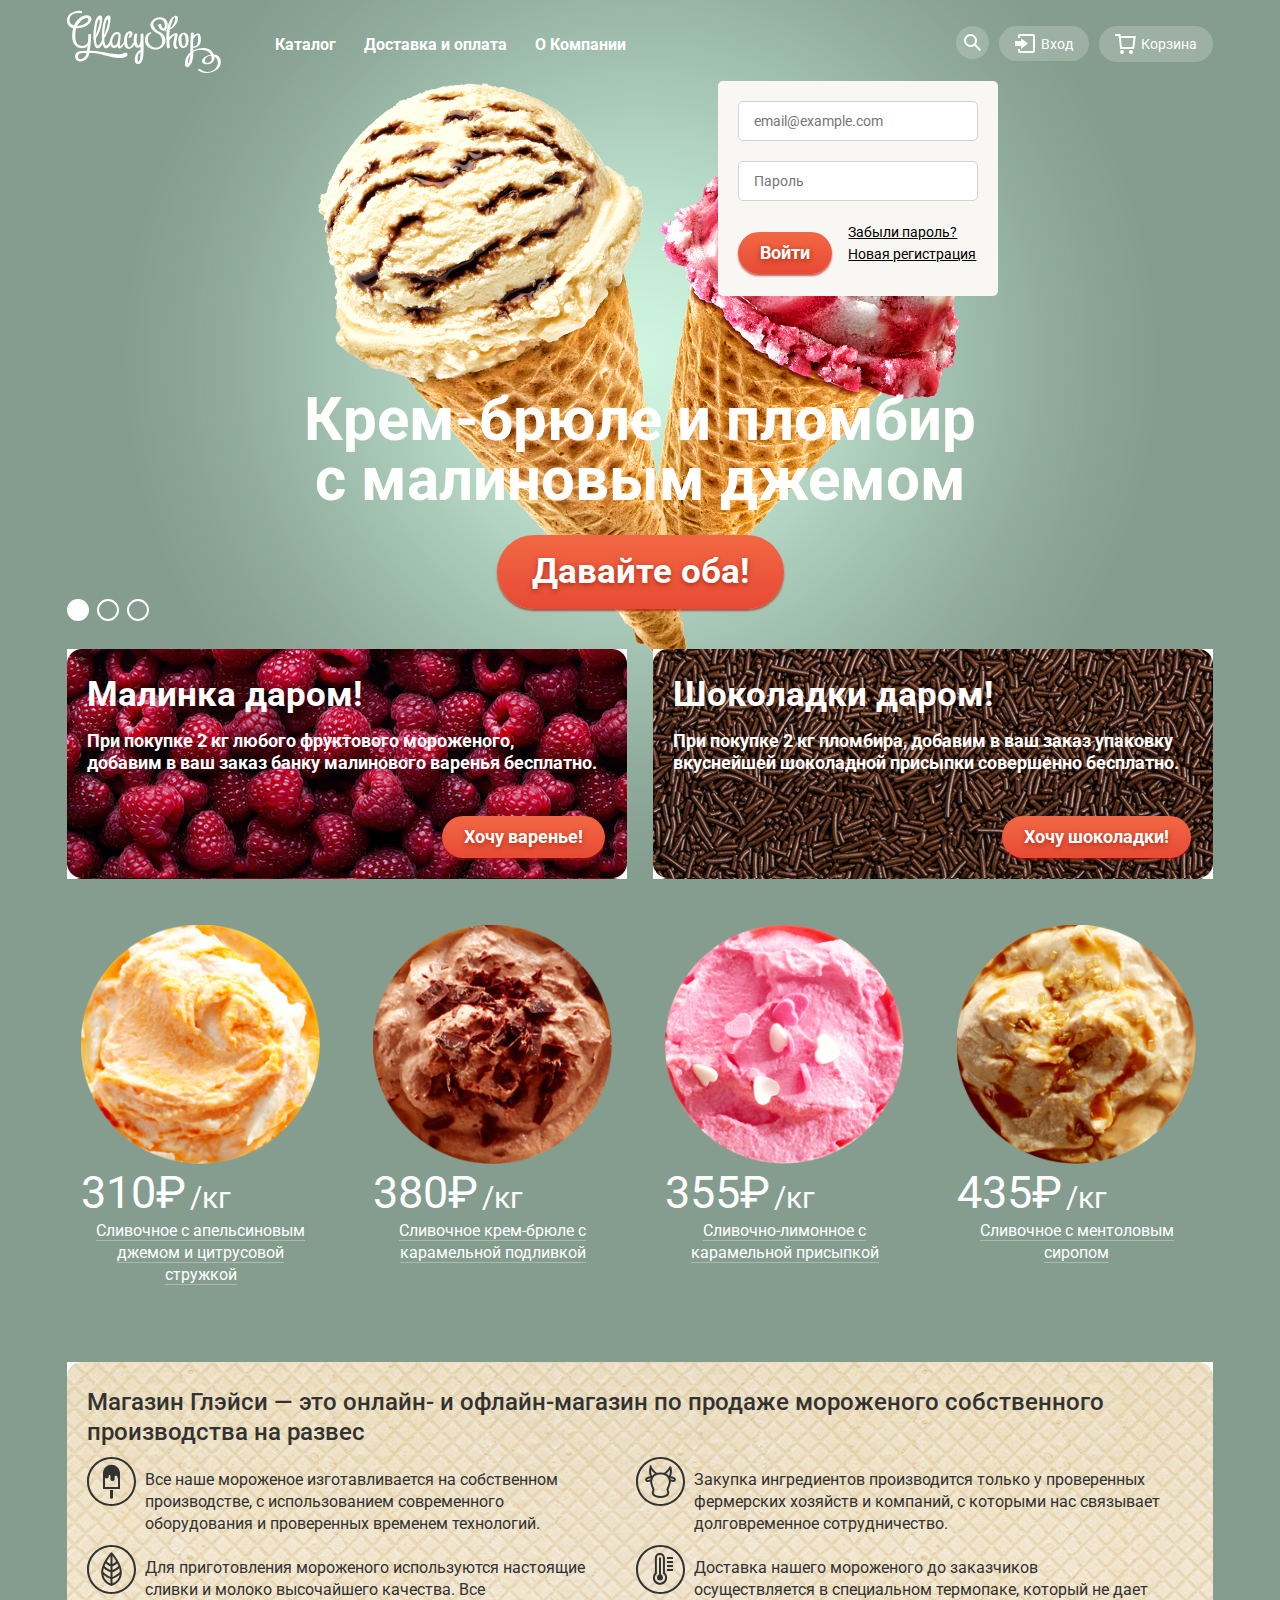
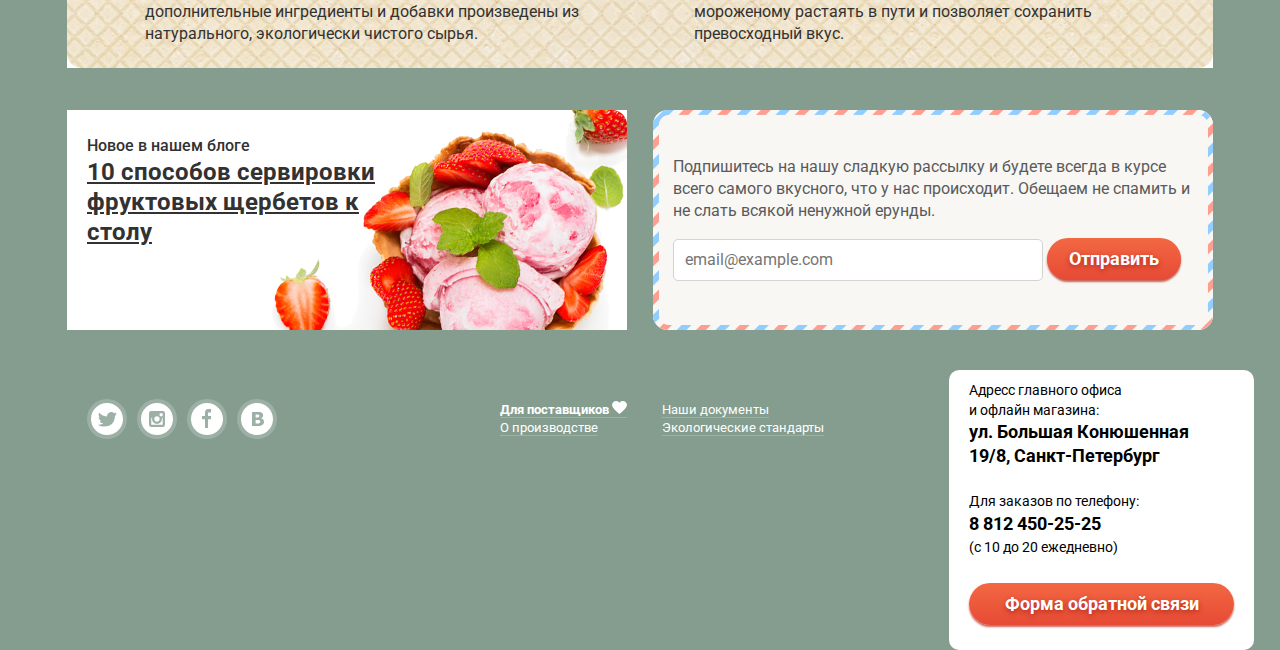
==== commit 65f3549d: "gllacy 3.7" ====
--- a/index.html
+++ b/index.html
@@ -39,21 +39,24 @@
                             <li>
                                 <button class="navigation_button button_search" type="button">
                                    <svg xmlns="http://www.w3.org/2000/svg" xmlns:xlink="http://www.w3.org/1999/xlink" width="17" height="17" viewBox="0 0 17 17"><path d="M16.958 15.527L11.75 10.32A6.455 6.455 0 0 0 13 6.5 6.5 6.5 0 1 0 6.5 13a6.465 6.465 0 0 0 3.839-1.263l5.205 5.204 1.414-1.414zM6.5 11C4.019 11 2 8.981 2 6.5S4.019 2 6.5 2 11 4.019 11 6.5 8.981 11 6.5 11z"/></svg>
+                                   <form class="site_search" action="https://echo.htmlacademy.ru">
+                                        <input type="text" name="search" placeholder="Крем-брюле">
+                                    </form>
                                 </button>
                             </li>
                             <li>
                                 <button class="navigation_button site_registration_form" type="button">
                                     <svg xmlns="http://www.w3.org/2000/svg" xmlns:xlink="http://www.w3.org/1999/xlink" width="21" height="19" viewBox="0 0 21 19"><g><path d="M6 14.875L12.917 9.5 6 4.125v2.917H-.042v4.917H6z"/><path d="M18 0H5C3.9 0 3 .9 3 2v2h2V2h13v15H5v-2H3v2c0 1.1.9 2 2 2h13c1.1 0 2-.9 2-2V2c0-1.1-.9-2-2-2z"/></g></svg>Вход
-                                    <form class="site_registration" action="https://echo.htmlacademy.ru" method="post">
-                                        <input type="email" name="email" placeholder="email@example.com">
-                                        <input type="password" name="password" placeholder="Пароль">
-                                        <button class="button" type="submit">Войти</button>
-                                        <div class="registration_links">
-                                            <a href="#">Забыли пароль?</a>
-                                            <a href="#">Новая регистрация</a>
-                                        </div>
-                                    </form>
                                 </button>
+                                <form class="site_registration" action="https://echo.htmlacademy.ru" method="post">
+                                    <input type="email" name="email" placeholder="email@example.com">
+                                    <input type="password" name="password" placeholder="Пароль">
+                                    <a href="#" class="button" type="submit">Войти</a>
+                                    <div class="registration_links">
+                                        <a href="#">Забыли пароль?</a>
+                                        <a href="#">Новая регистрация</a>
+                                    </div>
+                                </form>
                             </li>
                             <li>
                                 <button class="navigation_button" type="button">
@@ -61,9 +64,6 @@
                                 </button>
                             </li>
                         </ul>
-                        <form class="site_search" action="https://echo.htmlacademy.ru">
-                            <input type="text" name="search" placeholder="Крем-брюле">
-                        </form>
                     </nav>
                 </div>
             </header>
--- a/css/style.css
+++ b/css/style.css
@@ -208,7 +208,7 @@
 .button_search:hover .site_search {
 	display: block;
 }
-.site_registration_form:hover
+.site_registration_form:hover + form
 .site_registration {
 	display: block;
 }
@@ -216,7 +216,7 @@
 	position: absolute;
 	top: 9%;
 	right: 22%;
-	display: none;
+	/*display: none;*/
 	width: 280px;
 	height: 215px;
 	padding: 20px;
@@ -233,11 +233,10 @@
 	border: 1px solid #d3d3d2;
 }
 .registration_links {
-	position: absolute;
 	display: inline-block;
 	font-size: 14px;
 	width: 128px;
-	margin-left: 20px;
+	margin-left: 12px;
 }
 .registration_links a {
 	color: #000;
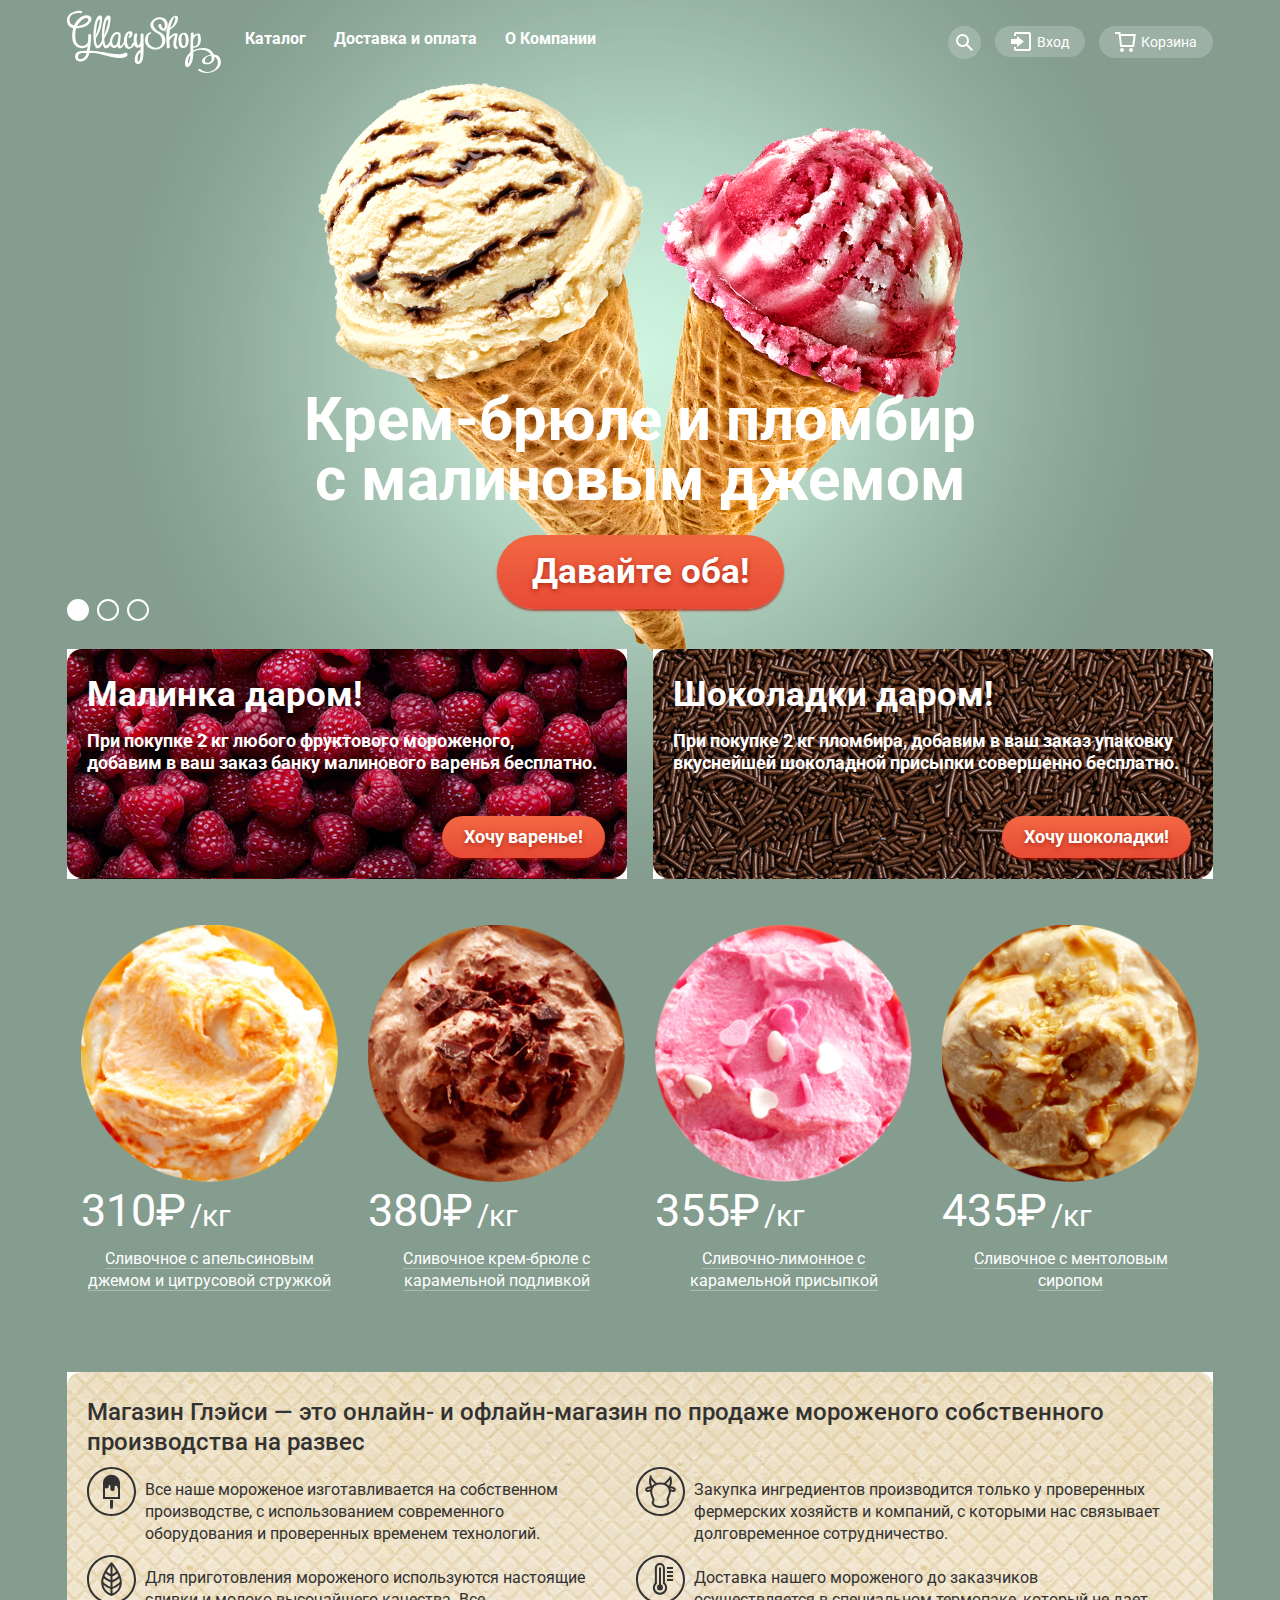
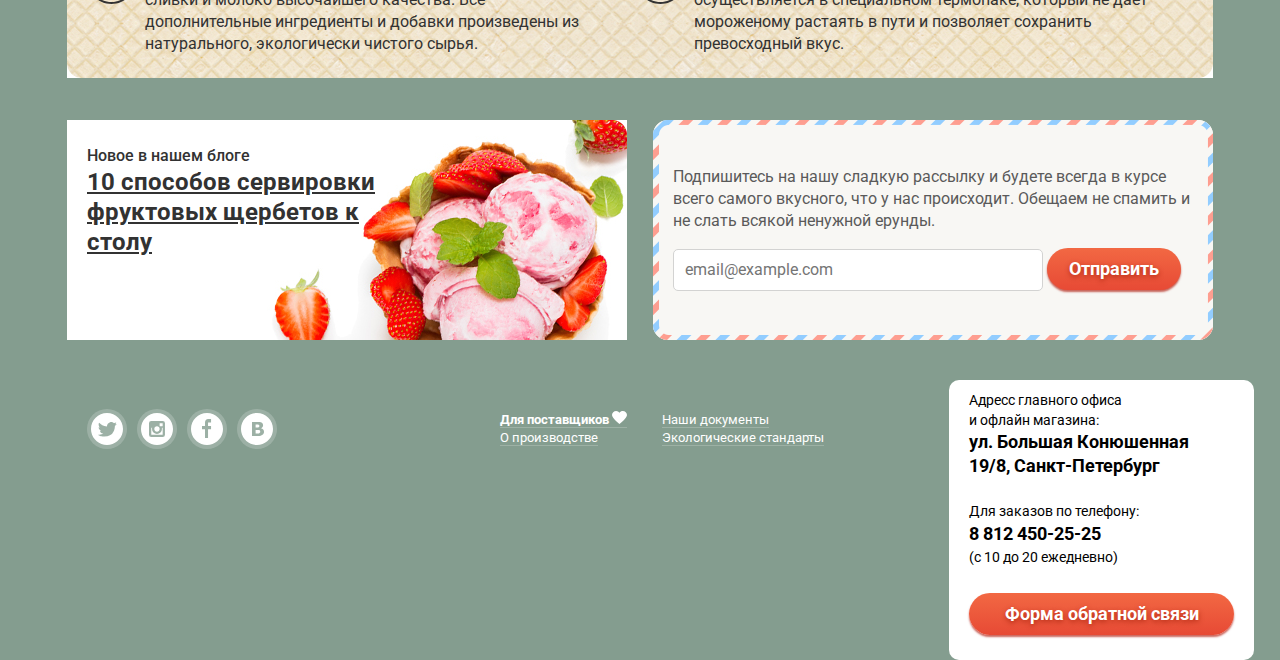
==== commit 311bbabb: "gllacy 3.8" ====
--- a/index.html
+++ b/index.html
@@ -47,8 +47,7 @@
                             <li>
                                 <button class="navigation_button site_registration_form" type="button">
                                     <svg xmlns="http://www.w3.org/2000/svg" xmlns:xlink="http://www.w3.org/1999/xlink" width="21" height="19" viewBox="0 0 21 19"><g><path d="M6 14.875L12.917 9.5 6 4.125v2.917H-.042v4.917H6z"/><path d="M18 0H5C3.9 0 3 .9 3 2v2h2V2h13v15H5v-2H3v2c0 1.1.9 2 2 2h13c1.1 0 2-.9 2-2V2c0-1.1-.9-2-2-2z"/></g></svg>Вход
-                                </button>
-                                <form class="site_registration" action="https://echo.htmlacademy.ru" method="post">
+                                    <form class="site_registration" action="https://echo.htmlacademy.ru" method="post">
                                     <input type="email" name="email" placeholder="email@example.com">
                                     <input type="password" name="password" placeholder="Пароль">
                                     <a href="#" class="button" type="submit">Войти</a>
@@ -57,6 +56,7 @@
                                         <a href="#">Новая регистрация</a>
                                     </div>
                                 </form>
+                                </button>
                             </li>
                             <li>
                                 <button class="navigation_button" type="button">
--- a/css/style.css
+++ b/css/style.css
@@ -61,13 +61,15 @@
 }
 .site_navigation {
 	display: flex;
-	align-items: center;
 	list-style: none;
 	font-size: 16px;
 	font-weight: 700;
 	line-height: 18px;
+	padding: 10px 10px;
+	margin: 0;
 }
 .site_navigation_item {
+	height: 37px;
 	padding: 10px 14px;
 	position: relative;
 	align-items: center;
@@ -80,7 +82,7 @@
 	color: #fff;
 }
 .site_navigation li:hover {
-	border-radius: 15px;
+	border-radius: 20px;
 	cursor: pointer;
 	background-color: #fff;
 }
@@ -151,11 +153,14 @@
 	list-style: none;
 }
 .user_navigation li {
-	padding-left: 10px;
+	padding-left: 14px;
 }
 .navigation_button {
 	font-size: 14px;
 	line-height: 16px;
+	padding: 6px 16px;
+	display: inline-flex;
+	align-items: center;
 	border: none;
 	border-radius: 50px;
 	cursor: pointer;
@@ -173,11 +178,6 @@
 	color: #000;
 	background-color: #fff;
 }
-.navigation_button {
-	padding: 8px 16px;
-	display: inline-flex;
-	align-items: center;
-}
 .navigation_button svg {
 	margin-right: 5px;
 }
@@ -190,7 +190,7 @@
 .site_search {
 	display: none;
 	position: absolute;
-	top: 9%;
+	top: 70px;
 	right: 28%;
 	width: 340px;
 	height: 85px;
@@ -198,6 +198,16 @@
 	border-radius: 5px;
 	background-color: #f8f7f4;
 }
+.site_search::before {
+	content: "";
+	display: block;
+	position: absolute;
+	top: -10px;
+	left: 0;
+	width: 340px;
+	height: 10px;
+	background-color: rgba(225, 225, 225, 0);
+}
 .site_search input {
 	width: 310px;
 	font-size: 14px;
@@ -208,21 +218,32 @@
 .button_search:hover .site_search {
 	display: block;
 }
-.site_registration_form:hover + form
+.site_registration_form:hover 
 .site_registration {
 	display: block;
 }
 .site_registration {
 	position: absolute;
-	top: 9%;
-	right: 22%;
-	/*display: none;*/
+	top: 73px;
+	right: 353px;
+	display: none;
 	width: 280px;
 	height: 215px;
 	padding: 20px;
 	border-radius: 5px;
 	background-color: #f8f7f4;
 }
+.site_registration::before {
+	content: "";
+	display: block;
+	position: absolute;
+	top: -13px;
+	left: 0;
+	width: 280px;
+	height: 15px;
+	/*background-color: red;*/
+	background-color: rgba(225, 225, 225, 0);
+}
 .site_registration input {
 	width: 240px;
 	height: 40px;
@@ -235,6 +256,7 @@
 .registration_links {
 	display: inline-block;
 	font-size: 14px;
+	line-height: 24px;
 	width: 128px;
 	margin-left: 12px;
 }
@@ -523,9 +545,11 @@
 	list-style: none;
 	font-size: 14px;
 	line-height: 16px;
+	padding: 0;
+	margin: 0;
 }
 .crumbs li {
-	padding: 20px 15px 0 0;
+	padding: 20px 21px 0 0;
 }
 .crumbs a {
 	color: #fff;
@@ -552,28 +576,35 @@
 	text-indent: 1px;
 	text-overflow: '';
 }
+.sorting_title {
+	font-size: 35px;
+	margin: 2px 0 32px 0;
+}
 .sorting_menu {
 	display: flex;
 	flex-wrap: wrap;
 	max-width: 872px;
 	margin-bottom: 40px;
 }
+.sorting_menu label {
+	font-size: 14px;
+}
 .sorting {
 	position: relative;
 	margin: 0;
 }
 .sorting_label {
-	padding-left: 20px;
+	padding-left: 17px;
 }
 .sorting svg {
 	position: absolute;
-	top: 48%;
+	top: 44%;
 	left: 82%;
 	fill: #fff;
 }
 .sorting_list {
-	margin: 7px 15px 0 0;
-	padding: 10px 37px 10px 15px;
+	margin: 3px 15px 0 0;
+	padding: 8px 33px 8px 15px;
 	border: none;
 	border-radius: 50px;
 	color: #fff;
@@ -592,7 +623,7 @@
 }
 .price_control {
 	font-size: 0px;
-	padding-left: 12px;
+	padding-left: 16px;
 }
 .price_control input {
 	width: 100px;
@@ -600,10 +631,10 @@
 }
 .price_control label {
 	display: inline-block;
-	font-size: 16px;
+	font-size: 14px;
 }
 .min_value {
-	width: 112px;
+	width: 103px;
 }
 .max_value {
 	width: 70px;
@@ -613,9 +644,10 @@
 }
 .range_control {
 	position: relative;
+	width: 220px;
 	height: 36px;
-	margin: 3px 15px 0 0;
-	padding: 16px 14px 0 14px;
+	/*margin: 0 15px;*/
+	padding: 15px 22px;
 	border-radius: 50px;
 	background-color: rgba(255, 255, 255, 0.2);
 }
@@ -633,7 +665,7 @@
 .toggle {
 	position: absolute;
 	top: 8px;
-	left: 28px;
+	left: 35px;
 	width: 20px;
 	height: 20px;
 	border-radius: 50px;
@@ -642,26 +674,29 @@
 	background-color: #ababab;
 }
 .toggle_max {
-	left: 126px;
+	left: 133px;
 }
 .fat {
 	width: 415px;
 	display: flex;
+	justify-content: space-between;
 	list-style: none;
-	margin: 8px 0 0 0;
+	margin: 2px 0 0 15px;
 	padding: 7px 14px;
 	align-items: center;
 	border-radius: 50px;
 	background-color: rgba(255, 255, 255, 0.2);
 }
 .fat_label {
-	padding-left: 20px;
+	padding-left: 32px;
 }
 .fat_item {
 	position: relative;
-	padding: 0 20px 0 25px;
+	
 }
 .fat_item label {
+	font-size: 16px;
+	padding: 0 0 0 33px;
 	position: relative;
 }
 .fat_item_list {
@@ -674,7 +709,7 @@
 	content: "";
 	position: absolute;
 	top: 0;
-	left:-23px;
+	left: 2px;
 	width: 20px;
 	height: 20px;
 	border-radius: 50px;
@@ -684,62 +719,67 @@
 	content: "";
 	position: absolute;
 	top: 6px;
-	left: -17px;
+	left: 8px;
 	width: 8px;
 	height: 8px;
 	border-radius: 50px;
 	background-color: #fff;
 }
 .filling {
-	margin: 15px 0 0 0;
+	margin: 11px 0 0 0;
 }
 .filling_label {
-	padding-left: 20px;
+	padding-left: 16px;
 }
 .filling_inner {
-	display: flex;
+	width: 702px;
+	display: flex;
+	justify-content: space-between;
 	list-style: none;
-	padding: 8px 14px;
-	margin: 6px 15px 0 0;
+	padding: 7px 14px;
+	margin: 3px 15px 0 0;
 	border-radius: 50px;
 	background-color: rgba(255, 255, 255, 0.2);
 }
 .filling_item {
 	position: relative;
-	margin: 0 18px 0 33px;
+	/*margin: 0 17px 0 35px;*/
+	
 }
 .filling_item label {
-	cursor: pointer;
+	font-size: 16px;
+	cursor: pointer;
+	padding-left: 28px;
 }
 .filling_item_list + label::before {
 	content: "";
 	position: absolute;	
 	top: 0;
-	left: -30px;
+	left: 0;
 	background-image: url(../img/checkbox-off.svg);
 	background-repeat: no-repeat;
 	background-position: 0 0;
-	width: 30px;
-	height: 30px;
+	width: 23px;
+	height: 23px;
 }
 .filling_item_list:checked + label::after {
 	content: "";
 	position: absolute;	
 	top: 0;
-	left: -30px;
+	left: 0;
 	background-image: url(../img/checkbox-on.svg);
 	background-repeat: no-repeat;
 	background-position: 0 0;
-	width: 30px;
-	height: 30px;
+	width: 26px;
+	height: 26px;
 }
 .filling_item_list:checked + label::before {
 content: none;
 }
 .sorting_btn {
-	width: 144px;
-	height: 38px;
-	margin-top: 43px;
+	width: 143px;
+	height: 36px;
+	margin-top: 37px;
 	border-radius: 50px;
 	cursor: pointer;
 	border: 2px solid #fff;
@@ -757,20 +797,19 @@
 }
 
 
-.shop_list {
-	width: 1143px;
-}
 .shop_list ul {
 	display: flex;
 	justify-content: space-between;
 	flex-wrap: wrap;
 	list-style: none;
 	padding: 0;
+	margin-bottom: 40px;
 }
 .shop_list_item{
-	width: 267px;
+	position: relative;
+	width: 285px;
 	padding: 6px 14px;
-	margin-bottom: 40px;
+	margin-bottom: 34px;
 	border-radius: 5px;
 }
 .shop_list_item a{
@@ -792,6 +831,12 @@
 	font-weight: 400;
 	border-bottom: 1px solid rgba(255, 255, 255, 0.3);
 }
+.shop_list_data {
+	position: absolute;
+	bottom: 70px;
+	left: 10px;
+	font-weight: 700;
+}
 .shop_list_price {
 	font-size: 45px;
 	line-height: 45px;
@@ -802,11 +847,12 @@
 }
 .shop_list_text {
 	text-align: center;
+	margin-top: 10px;
 }
 .catalog_btn {
 	display: flex;
 	justify-content: flex-end;
-	padding-bottom: 30px;
+	padding: 0 25px 30px 0;
 	border-bottom: 1px solid #a9bbb1;
 }
 .catalog_btn_list {
@@ -817,8 +863,8 @@
 	justify-content: center;
 	align-items: center;
 	font-weight: 700;
-	width: 30px;
-	height: 30px;
+	width: 25px;
+	height: 25px;
 	cursor: pointer;
 	border-radius: 50px;
 	text-decoration: none;
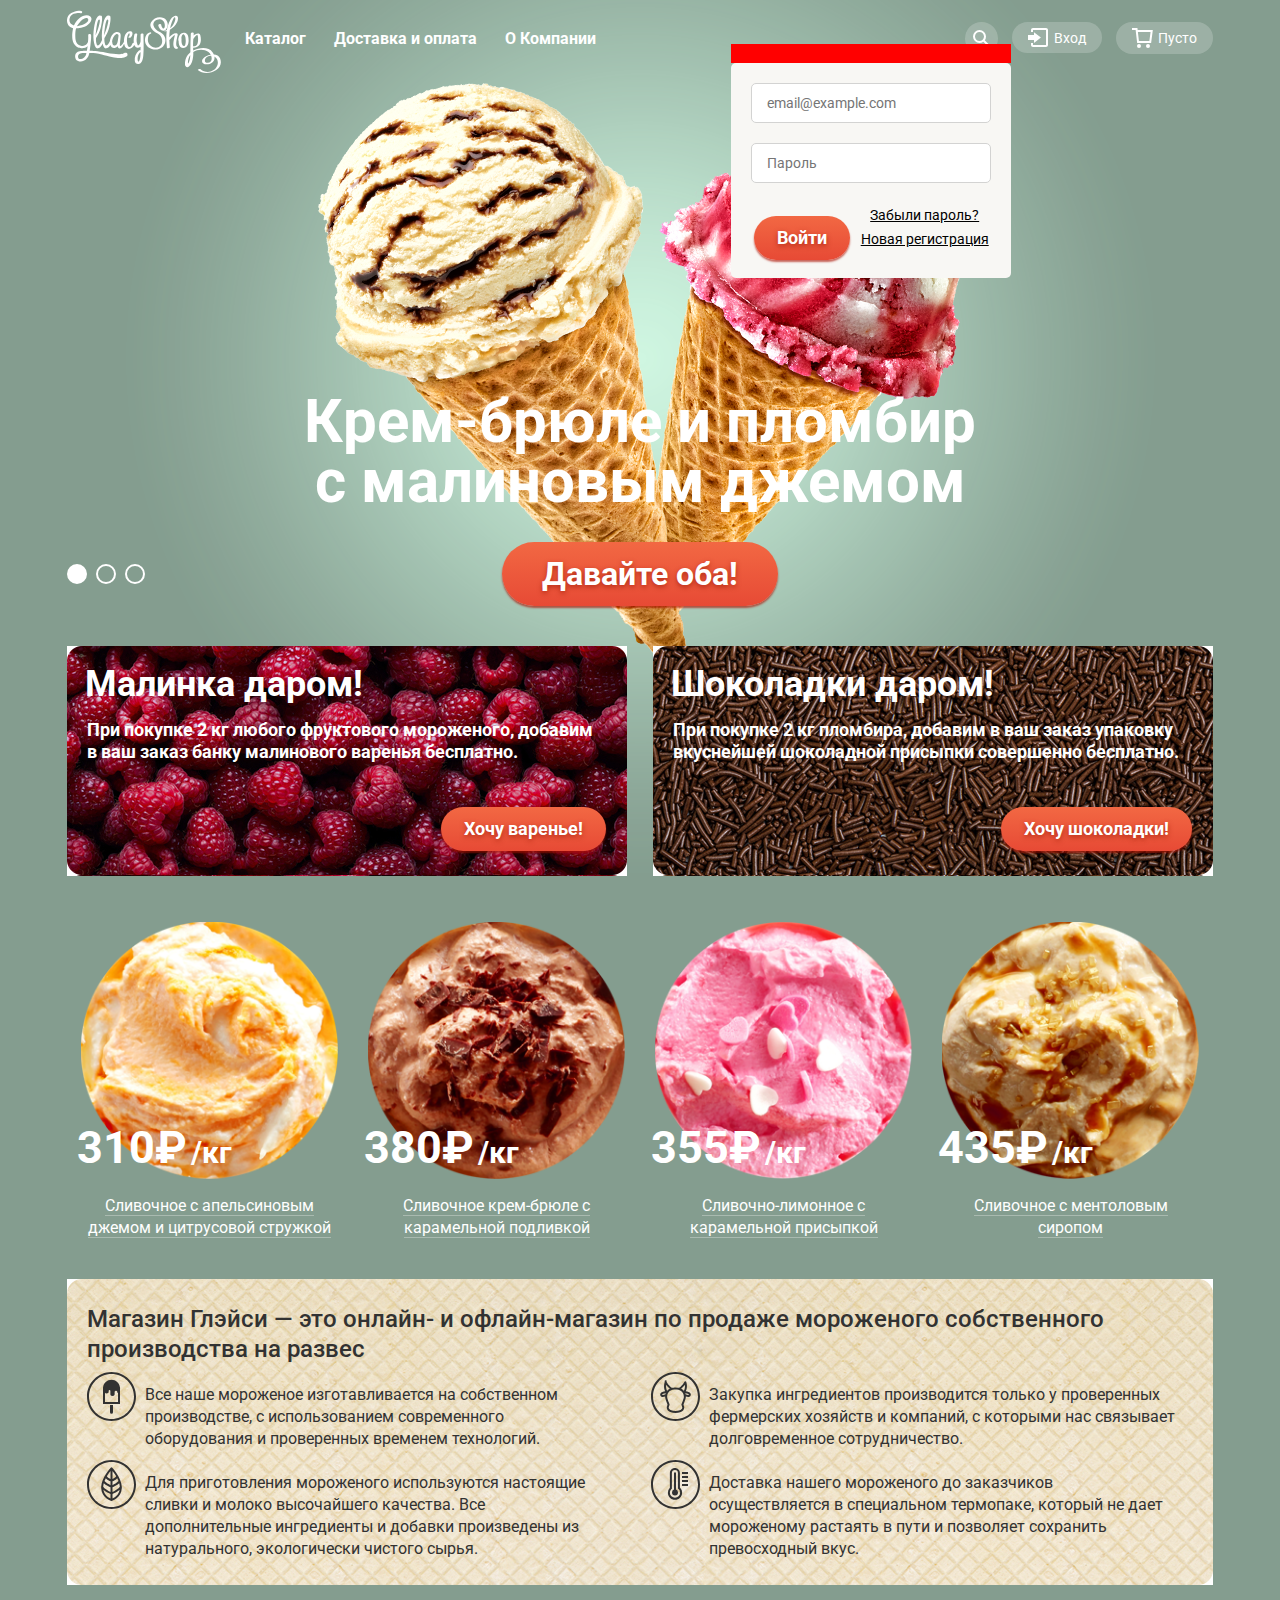
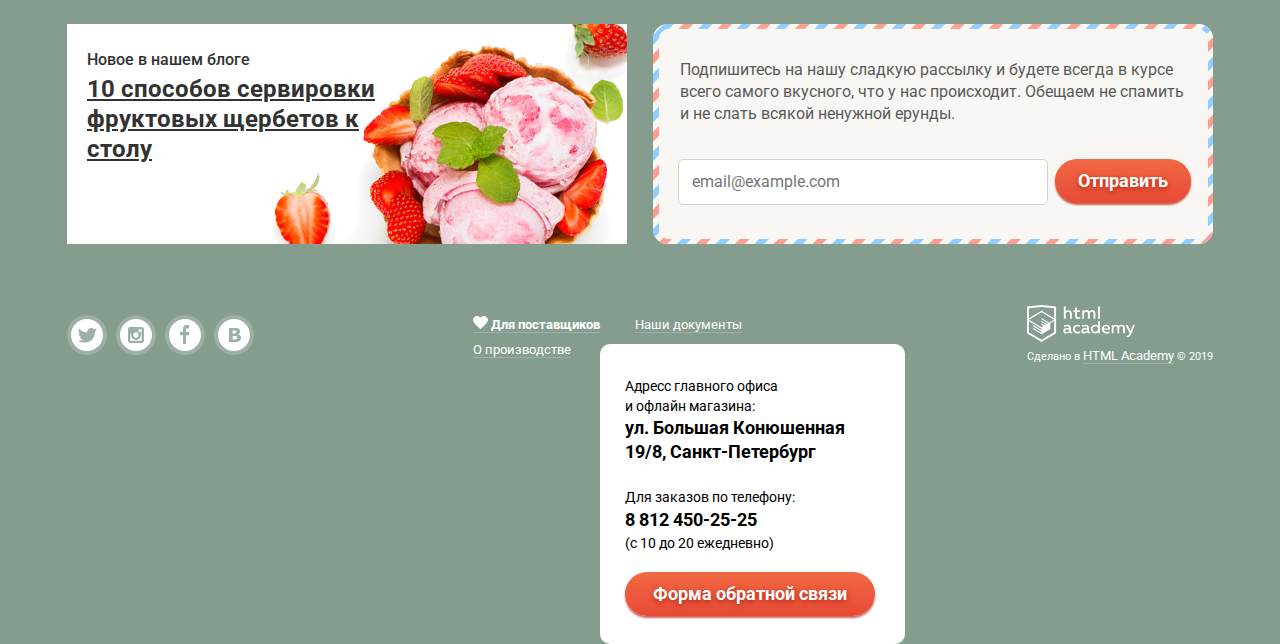
==== commit eb68b106: "gllacy 3.9" ====
--- a/index.html
+++ b/index.html
@@ -48,19 +48,19 @@
                                 <button class="navigation_button site_registration_form" type="button">
                                     <svg xmlns="http://www.w3.org/2000/svg" xmlns:xlink="http://www.w3.org/1999/xlink" width="21" height="19" viewBox="0 0 21 19"><g><path d="M6 14.875L12.917 9.5 6 4.125v2.917H-.042v4.917H6z"/><path d="M18 0H5C3.9 0 3 .9 3 2v2h2V2h13v15H5v-2H3v2c0 1.1.9 2 2 2h13c1.1 0 2-.9 2-2V2c0-1.1-.9-2-2-2z"/></g></svg>Вход
                                     <form class="site_registration" action="https://echo.htmlacademy.ru" method="post">
-                                    <input type="email" name="email" placeholder="email@example.com">
-                                    <input type="password" name="password" placeholder="Пароль">
-                                    <a href="#" class="button" type="submit">Войти</a>
-                                    <div class="registration_links">
-                                        <a href="#">Забыли пароль?</a>
-                                        <a href="#">Новая регистрация</a>
-                                    </div>
-                                </form>
+                                        <input type="email" name="email" placeholder="email@example.com">
+                                        <input type="password" name="password" placeholder="Пароль">
+                                        <a href="#" class="button registration_btn" type="submit">Войти</a>
+                                        <div class="registration_links">
+                                            <a href="#">Забыли пароль?</a>
+                                            <a href="#">Новая регистрация</a>
+                                        </div>
+                                    </form>
                                 </button>
                             </li>
                             <li>
                                 <button class="navigation_button" type="button">
-                                    <svg xmlns="http://www.w3.org/2000/svg" width="21" height="20" viewBox="0 0 21 20"><g><path d="M5.657 2.031L5.422 0H0v2h3.64l1.5 13h13.988l1.699-12.969H5.657zM17.372 13H6.922L5.888 4.031h12.66L17.372 13z"/><circle cx="6.984" cy="18" r="2"/><circle cx="15.984" cy="18" r="2"/></g></svg>Корзина
+                                    <svg xmlns="http://www.w3.org/2000/svg" width="21" height="20" viewBox="0 0 21 20"><g><path d="M5.657 2.031L5.422 0H0v2h3.64l1.5 13h13.988l1.699-12.969H5.657zM17.372 13H6.922L5.888 4.031h12.66L17.372 13z"/><circle cx="6.984" cy="18" r="2"/><circle cx="15.984" cy="18" r="2"/></g></svg>Пусто
                                 </button>
                             </li>
                         </ul>
@@ -102,7 +102,7 @@
                 <div class="sell">
                     <article class="raspberries">
                         <h2>Малинка даром!</h2>
-                        <p>При покупке 2 кг любого фруктового мороженого,<br>добавим в ваш заказ банку малинового варенья бесплатно.</p>
+                        <p>При покупке 2 кг любого фруктового мороженого, добавим<br>в ваш заказ банку малинового варенья бесплатно.</p>
                         <a href="#" class="button">Хочу варенье!</a>
                     </article>
                     <article class="choco">
@@ -117,7 +117,7 @@
                         <li class="shop_list_item">
                             <a href="#">
                                 <img src="img/ice1.png" width="267" height="267" alt="Ice">
-                                <div>
+                                <div class="shop_list_data">
                                     <span class="shop_list_price">310₽</span>
                                     <span class="shop_list_weight">/кг</span>
                                 </div>
@@ -129,7 +129,7 @@
                         <li class="shop_list_item">
                             <a href="#">
                                 <img src="img/ice4.png" width="267" height="267" alt="Ice">
-                                <div>
+                                <div class="shop_list_data">
                                     <span class="shop_list_price">380₽</span>
                                     <span class="shop_list_weight">/кг</span>
                                 </div>
@@ -141,7 +141,7 @@
                         <li class="shop_list_item">
                             <a href="#">
                                 <img src="img/ice7.png" width="267" height="267" alt="Ice">
-                                <div>
+                                <div class="shop_list_data">
                                     <span class="shop_list_price">355₽</span>
                                     <span class="shop_list_weight">/кг</span>
                                 </div>
@@ -153,7 +153,7 @@
                         <li class="shop_list_item">
                             <a href="#">
                                 <img src="img/ice10.png" width="267" height="267" alt="Ice">
-                                <div>
+                                <div class="shop_list_data">
                                     <span class="shop_list_price">435₽</span>
                                     <span class="shop_list_weight">/кг</span>
                                 </div>
@@ -170,7 +170,7 @@
           			<ul class="info_list">
                         <li class="info_list_item">
                             <svg xmlns="http://www.w3.org/2000/svg" width="49" height="49" viewBox="0 0 49 49"><g fill="#323232"><path d="M24.5 0C10.969 0 0 10.969 0 24.5S10.969 49 24.5 49 49 38.031 49 24.5 38.031 0 24.5 0zm0 47C12.093 47 2 36.906 2 24.5 2 12.093 12.093 2 24.5 2 36.906 2 47 12.093 47 24.5 47 36.906 36.906 47 24.5 47z"/><path d="M24.5 7.625c-4.355 0-7.94 3.278-8.436 7.5H16v16.917h17V15.125h-.063c-.497-4.222-4.082-7.5-8.437-7.5zM31 30.042H18v-9.257c.275.337.705.631 1.542.631 1.292 0 2.125-.713 2.125-1.625v-.875a.854.854 0 1 1 1.708 0c0 .009-.005.017-.005.025 0 .007.005.01.005.017v3.292s-.031 1.833 2.125 1.833c2.109 0 2.125-1.75 2.125-1.75v-2.25h.001l-.001-.005a1.344 1.344 0 0 1 2.688 0c0 .031.021.088.021.088s.034.609.667.894v8.982zM23 40.125a1.5 1.5 0 1 0 3 0V33h-3v7.125z"/></g></svg>
-                            <span>Все наше мороженое изготавливается на собственном производстве, с использованием современного оборудования и проверенных временем технологий.</span>
+                            <span>Все наше мороженое изготавливается на собственном<br>производстве, с использованием современного оборудования и проверенных временем технологий.</span>
                         </li>
           				<li class="info_list_item">
           					<svg xmlns="http://www.w3.org/2000/svg" width="49" height="49" viewBox="0 0 49 49"><g fill="#323232"><path d="M24.5 0C10.969 0 0 10.969 0 24.5S10.969 49 24.5 49 49 38.031 49 24.5 38.031 0 24.5 0zm0 47C12.093 47 2 36.906 2 24.5 2 12.093 12.093 2 24.5 2 36.906 2 47 12.093 47 24.5 47 36.906 36.906 47 24.5 47z"/><path d="M34.811 19.342c.86-1.711 1.88-4.987.433-9.482a1 1 0 0 0-1.825-.182c-1.271 2.268-4.038 5.927-6.047 6.094-.03.002-.054.019-.083.024A16.242 16.242 0 0 0 24.5 15.5c-.103 0-1.311.009-2.801.292-.025-.004-.045-.019-.071-.021-2.004-.167-4.773-3.827-6.048-6.095a1 1 0 1 0-1.824.183c-1.448 4.494-.427 7.771.433 9.482-1.744.22-3.954.777-4.757 2.188-.388.682-.38 1.464.024 2.201.514.939 1.399 1.245 2.334 1.245.816 0 1.668-.233 2.349-.482-.004.54.026 1.08.129 1.612.288 1.496 1.131 3.636 1.748 5.197.188.479.396 1.004.509 1.324-.235.614-.672 1.812-.766 2.484-.112.801.114 2.147 1.121 3.306 1.443 1.659 4.006 2.5 7.619 2.5 3.612 0 6.176-.841 7.619-2.5 1.007-1.158 1.233-2.505 1.121-3.306-.094-.673-.53-1.87-.767-2.484.114-.319.32-.843.509-1.32.617-1.563 1.462-3.704 1.75-5.201a8.483 8.483 0 0 0 .135-1.61c.679.248 1.528.48 2.342.48.936 0 1.82-.306 2.334-1.245.404-.737.412-1.519.024-2.201-.801-1.41-3.011-1.967-4.755-2.187zm-.953-6.634c.428 3.06-.477 5.157-1.031 6.112a9.905 9.905 0 0 0-.798-.872c-.544-.526-1.199-.934-1.891-1.258 1.483-1.051 2.801-2.673 3.72-3.982zm-18.716.002c.916 1.304 2.229 2.919 3.706 3.97-.701.329-1.359.744-1.892 1.283-.276.279-.533.57-.771.872-.549-.943-1.468-3.054-1.043-6.125zM11.21 22.77c-.089-.163-.063-.21-.04-.25.223-.391 1.387-1.006 3.609-1.233-.116.29-.217.582-.302.878-1.265.673-2.998 1.091-3.267.605zm21.558 2.959c-.252 1.313-1.058 3.354-1.646 4.844-.398 1.01-.609 1.552-.683 1.877l-.066.302.114.287c.283.71.711 1.908.772 2.351.001.009.096.858-.649 1.716-.72.826-2.363 1.812-6.11 1.812-3.747 0-5.391-.986-6.11-1.812-.746-.857-.651-1.707-.65-1.716.062-.441.489-1.641.772-2.352l.114-.286-.066-.302c-.072-.326-.284-.869-.683-1.881-.587-1.489-1.392-3.528-1.645-4.841-.422-2.198.379-4.575 2.145-6.358 1.513-1.528 4.933-1.868 6.123-1.871 1.166 0 4.539.339 6.139 1.886 2.081 2.014 2.465 4.597 2.129 6.344zm5.021-2.959c-.263.479-1.974.07-3.238-.592a9.437 9.437 0 0 0-.297-.888c2.198.23 3.354.84 3.575 1.229.024.041.05.087-.04.251z"/></g></svg>
@@ -244,8 +244,9 @@
                 </ul>
                 <ul class="footer_about">
                     <li>
-                        <a class="about_for" href="#">Для поставщиков
+                        <a class="about_for" href="#">
                             <svg xmlns="http://www.w3.org/2000/svg" width="15" height="13" viewBox="0 0 15 13"><path d="M10.799 0c-1.35 0-2.551.65-3.3 1.661A4.097 4.097 0 0 0 4.199 0C1.875 0 0 1.806 0 4.044 0 7.223 7.499 13 7.499 13s7.499-5.777 7.499-8.956C14.998 1.806 13.123 0 10.799 0z"/></svg>
+                            Для поставщиков
                         </a>
                     </li>
                     <li>
--- a/css/style.css
+++ b/css/style.css
@@ -34,7 +34,7 @@
 	text-shadow: 0 2px 5px rgba(160, 32, 11, 0.76);
 	border: none;
 	border-radius: 50px;
-	padding: 9px 22px;
+	padding: 10px 23px;
 	box-shadow: 0 2px 2px rgba(172, 16,0, 0.64);
 	background: #f26843;
 	background: linear-gradient(to bottom, #f26843 0%, #e74a35 100%);
@@ -150,6 +150,7 @@
 .user_navigation {
 	display: flex;
 	margin-left: auto;
+	margin-top: 12px;
 	list-style: none;
 }
 .user_navigation li {
@@ -190,8 +191,8 @@
 .site_search {
 	display: none;
 	position: absolute;
-	top: 70px;
-	right: 28%;
+	top: 7%;
+	right: 27%;
 	width: 340px;
 	height: 85px;
 	padding: 22px 0 0 5px;
@@ -202,10 +203,11 @@
 	content: "";
 	display: block;
 	position: absolute;
-	top: -10px;
+	top: -15px;
 	left: 0;
 	width: 340px;
-	height: 10px;
+	height: 15px;
+	/*background-color: red;*/
 	background-color: rgba(225, 225, 225, 0);
 }
 .site_search input {
@@ -224,9 +226,9 @@
 }
 .site_registration {
 	position: absolute;
-	top: 73px;
-	right: 353px;
-	display: none;
+	top: 7%;
+	right: 21%;
+	/*display: none;*/
 	width: 280px;
 	height: 215px;
 	padding: 20px;
@@ -237,12 +239,12 @@
 	content: "";
 	display: block;
 	position: absolute;
-	top: -13px;
+	top: -19px;
 	left: 0;
 	width: 280px;
-	height: 15px;
-	/*background-color: red;*/
-	background-color: rgba(225, 225, 225, 0);
+	height: 19px;
+	background-color: red;
+	/*background-color: rgba(225, 225, 225, 0);*/
 }
 .site_registration input {
 	width: 240px;
@@ -253,12 +255,15 @@
 	margin-bottom: 20px;
 	border: 1px solid #d3d3d2;
 }
+.registration_btn {
+	margin-bottom: 10px;
+}
 .registration_links {
 	display: inline-block;
 	font-size: 14px;
 	line-height: 24px;
 	width: 128px;
-	margin-left: 12px;
+	margin-left: 8px;
 }
 .registration_links a {
 	color: #000;
@@ -275,23 +280,23 @@
 .slider {
 	position: relative;
 	text-align: center;
-	margin-top: 310px;
+	margin-top: 312px;
 }
 .slider_controls {
 	position: absolute;
 	left: 0;
-	bottom: 10%;
+	bottom: 23%;
 	z-index: 20;
 	font-size: 0px;
 }
 .slider_controls label {
 	display: inline-block;
-	width: 22px;
-	height: 22px;
+	width: 20px;
+	height: 20px;
 	border: 2px solid #fff;
 	border-radius: 50px;
 	background-color: transparent;
-	margin-right: 8px;
+	margin-right: 9px;
 	cursor: pointer;
 }
 .slider_item {
@@ -347,12 +352,12 @@
 	font-weight: 700;
 	line-height: 60px;
 	margin: 0 auto;
-	margin-bottom: 25px;
+	margin-bottom: 30px;
 }
 .slide_button {
-	font-size: 35px;
+	font-size: 32px;
 	line-height: 44px;
-	padding: 15px 35px;
+	padding: 10px 40px;
 }
 .slide_button:hover {
 	background: linear-gradient(to bottom, #f58669 0%, #ec6f5e 100%);
@@ -373,10 +378,10 @@
 	position: relative;
 	width: 560px;
 	height: 230px;
-	padding: 25px 20px;
+	padding: 18px 18px;
 }
 .sell article h2 {
-	font-size: 35px;
+	font-size: 36px;
 	line-height: 41px;
 	font-weight: 700;
 	margin: 0;
@@ -385,13 +390,13 @@
 .sell article p {
 	font-size: 18px;
 	font-weight: 700;
-	margin-top: 15px;
+	margin: 14px 0 15px 2px;
 	color: #fff;
 }
 .sell article a {
 	position: absolute;
-	right: 4%;
-	bottom: 9%;
+	right: 21px;
+	bottom: 25px;
 }
 .raspberries {
 	background-image: url(../img/raspberries.jpg);
@@ -408,7 +413,7 @@
 .info {
 	background-image: url(../img/wafer-background.jpg);
 	background-repeat: no-repeat;
-	padding: 25px 20px;
+	padding: 25px 20px 19px 20px;
 	color: #323232;
 }
 .info_title {
@@ -416,11 +421,13 @@
 	font-size: 24px;
 	line-height: 30px;
 	font-weight: 500;
+	/*letter-spacing: 2px;*/
 }
 .info_list {
 	margin: 0;
-	padding: 0;
-	display: flex;
+	padding: 8px 0 0 0;
+	display: flex;
+	justify-content: space-between;
 	flex-wrap: wrap;
 }
 .info_list li {
@@ -428,7 +435,7 @@
 }
 .info_list_item {
 	display: flex;
-	padding: 10px 25px 0 0;
+	padding: 0 18px 10px 0;
 }
 .info_list_item span {
 	padding: 12px 0 0 9px;
@@ -438,7 +445,7 @@
 /*News*/
 
 .blog {
-	margin: 40px 0;
+	margin: 35px 0 40px 0;
 	display: flex;
 	justify-content: space-between;
 }
@@ -454,6 +461,7 @@
 	font-size: 16px;
 	line-height: 22px;
 	font-weight: 500;
+	margin-bottom: 3px;
 	color: #323232;
 }
 .news a {
@@ -470,6 +478,7 @@
 	background-repeat: no-repeat;
 }
 .subscription p {
+	margin: 5px 0 34px 7px;
 	color: #5a5a5a;
 }
 .subscription button {
@@ -481,7 +490,8 @@
 }
 .subscription input {
 	width: 370px;
-	padding: 11px;
+	padding: 13px;
+	margin: 0 3px 0 5px;
 	border-radius: 5px;
 	border: none;
 	border: 1px solid #d3d3d2;
@@ -496,11 +506,11 @@
 	display: flex;
 	flex-direction: column;
 	position: absolute;
-	top: 18%;
-	right: 2%;
+	top: 60px;
+	right: 375px;
 	width: 305px;
 	border-radius: 10px;
-	padding: 10px 20px 0 20px;
+	padding: 32px 15px 10px 25px;
 	background-color: #fff;
 }
 .address h2,
@@ -524,7 +534,9 @@
 }
 .address_button {
 	text-align: center;
-	margin: 25px 0;
+	width: 250px;
+	margin: 18px 0;
+	padding: 10px 0;
 }
 
 /*Catalog*/
@@ -736,7 +748,7 @@
 	display: flex;
 	justify-content: space-between;
 	list-style: none;
-	padding: 7px 14px;
+	padding: 7px 17px;
 	margin: 3px 15px 0 0;
 	border-radius: 50px;
 	background-color: rgba(255, 255, 255, 0.2);
@@ -803,7 +815,7 @@
 	flex-wrap: wrap;
 	list-style: none;
 	padding: 0;
-	margin-bottom: 40px;
+	margin-bottom: 0;
 }
 .shop_list_item{
 	position: relative;
@@ -852,7 +864,7 @@
 .catalog_btn {
 	display: flex;
 	justify-content: flex-end;
-	padding: 0 25px 30px 0;
+	padding: 36px 25px 33px 0;
 	border-bottom: 1px solid #a9bbb1;
 }
 .catalog_btn_list {
@@ -909,7 +921,7 @@
 footer {
 	display: flex;
 	justify-content: space-between;
-	padding: 15px;
+	padding: 20px 0;
 }
 footer ul {
 	list-style: none;
@@ -931,7 +943,7 @@
 	display: flex;
 	align-items: center;
 	justify-content: center;
-	margin: 0 5px;
+	margin: 1px 9px 0 0;
 	border-radius: 50px;
 	width: 40px;
 	height: 40px;
@@ -950,11 +962,13 @@
 .footer_about {
 	display: flex;
 	flex-wrap: wrap;
-	width: 365px;
+	width: 385px;
 	line-height: 16px;
+	margin: 0;
+	padding: 12px 20px 0 20px;
 }
 .footer_about li {
-	width: 50%;
+	width: 47%;
 }
 .footer_about a {
 	fill: #fff;
@@ -967,7 +981,8 @@
 	font-weight: 700;
 }
 .footer_made {
-	font-size: 12px;
+	font-size: 11px;
+	line-height: 14px;
 }
 .footer_made p {
 	margin: 0;
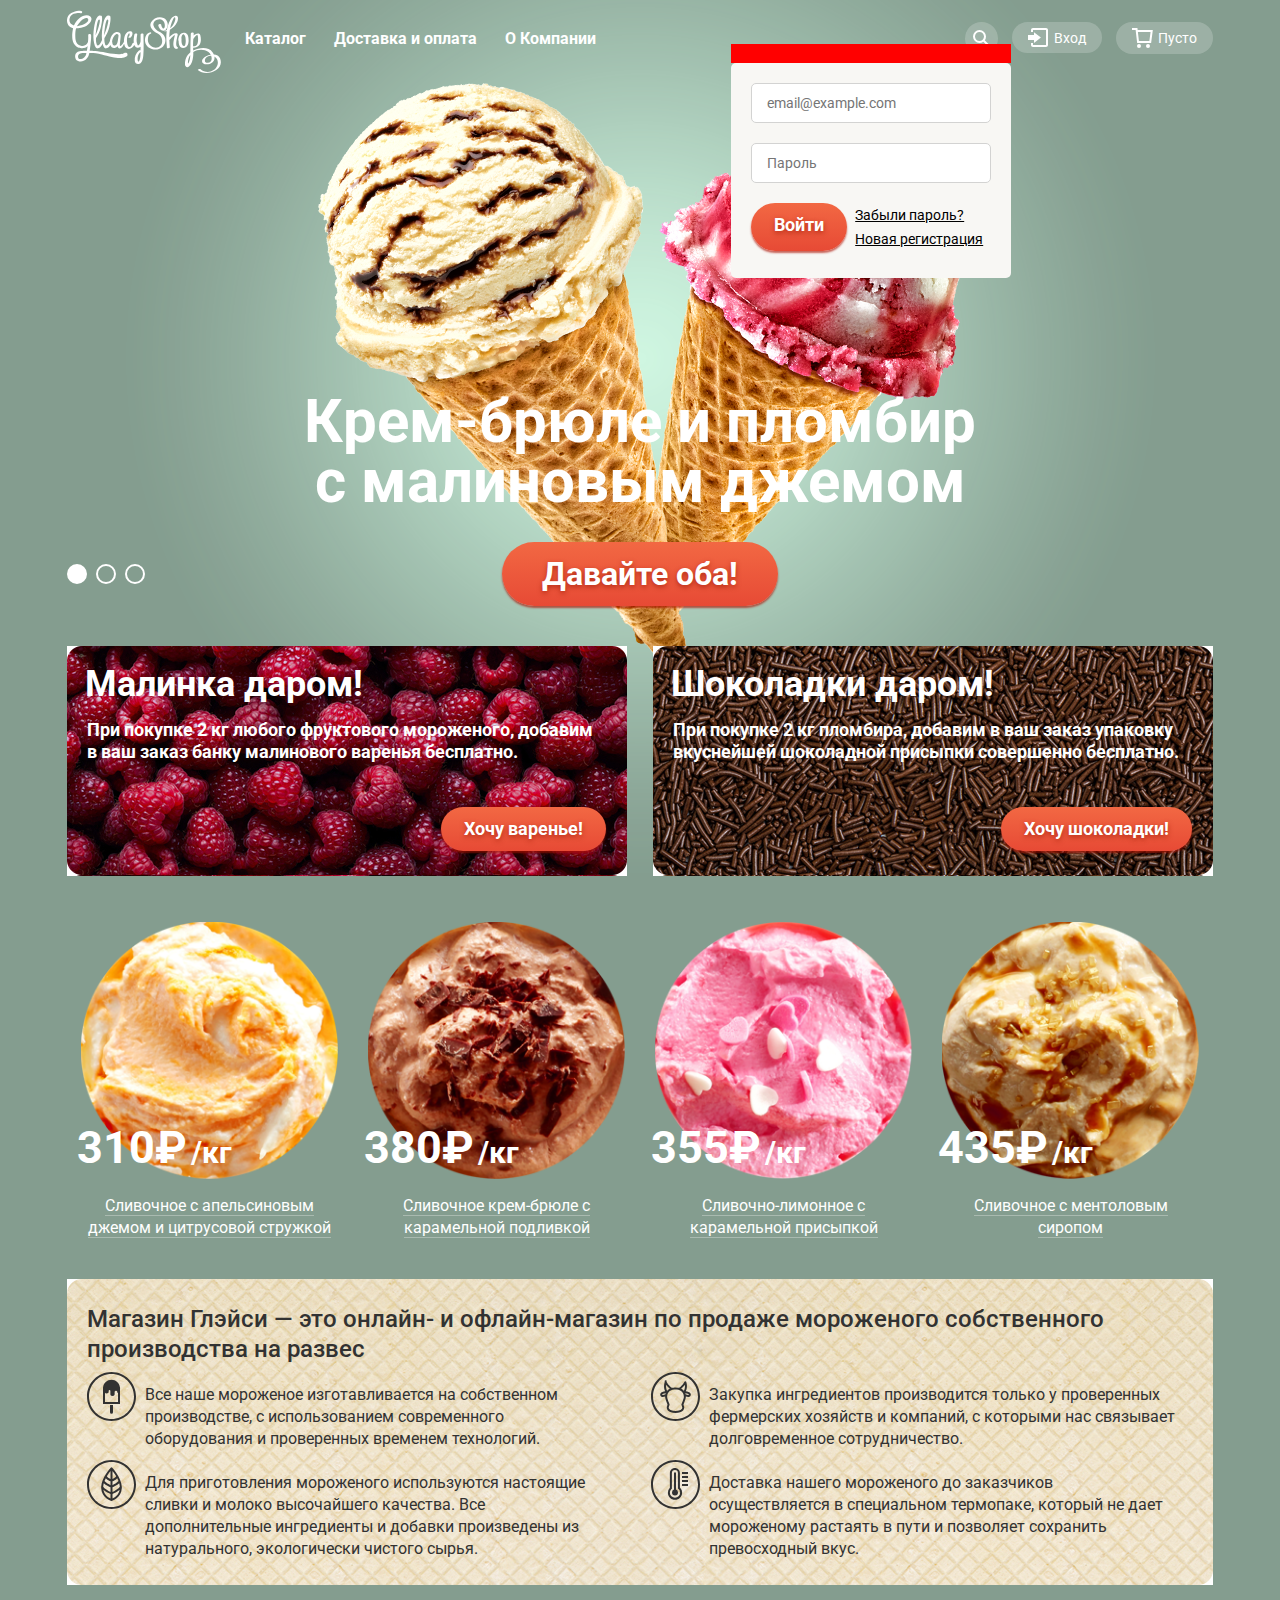
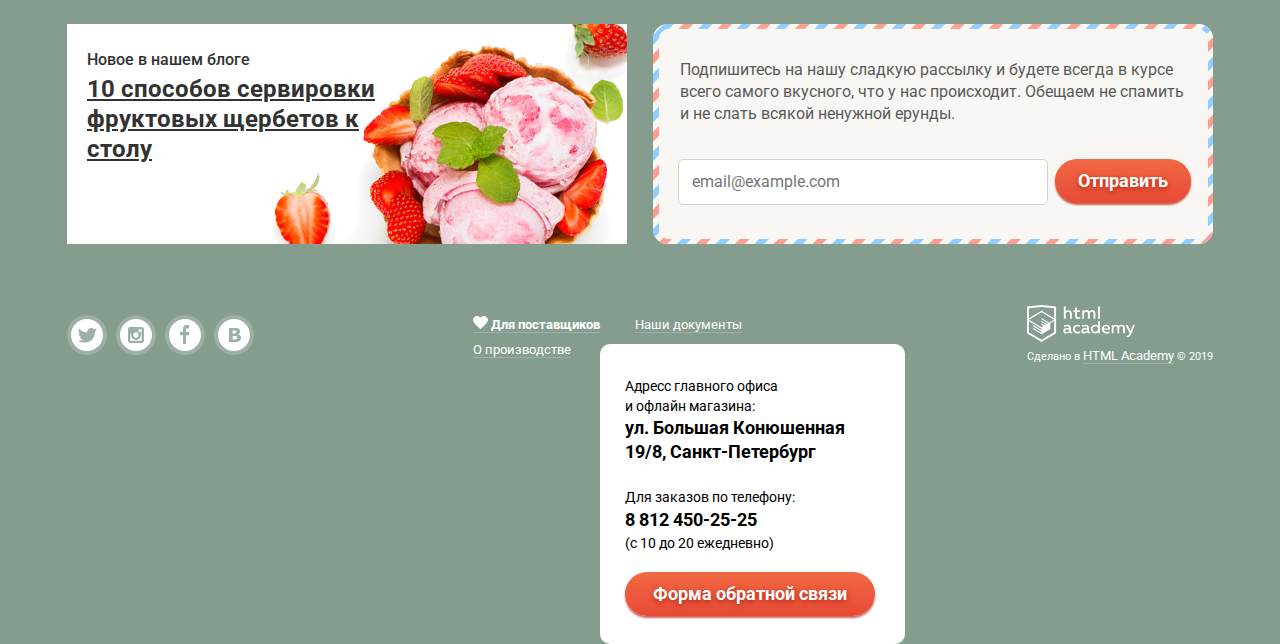
==== commit 597cd2d1: "Update index.html" ====
--- a/index.html
+++ b/index.html
@@ -50,10 +50,12 @@
                                     <form class="site_registration" action="https://echo.htmlacademy.ru" method="post">
                                         <input type="email" name="email" placeholder="email@example.com">
                                         <input type="password" name="password" placeholder="Пароль">
-                                        <a href="#" class="button registration_btn" type="submit">Войти</a>
-                                        <div class="registration_links">
-                                            <a href="#">Забыли пароль?</a>
-                                            <a href="#">Новая регистрация</a>
+                                        <div class="registration_btns">
+                                            <a href="#" class="button registration_btn" type="submit">Войти</a>
+                                            <div class="registration_links">
+                                                <a href="#">Забыли пароль?</a>
+                                                <a href="#">Новая регистрация</a>
+                                            </div>
                                         </div>
                                     </form>
                                 </button>
--- a/css/style.css
+++ b/css/style.css
@@ -255,8 +255,8 @@
 	margin-bottom: 20px;
 	border: 1px solid #d3d3d2;
 }
-.registration_btn {
-	margin-bottom: 10px;
+.registration_btns {
+	display: flex;
 }
 .registration_links {
 	display: inline-block;
@@ -264,6 +264,7 @@
 	line-height: 24px;
 	width: 128px;
 	margin-left: 8px;
+	text-align: left;
 }
 .registration_links a {
 	color: #000;
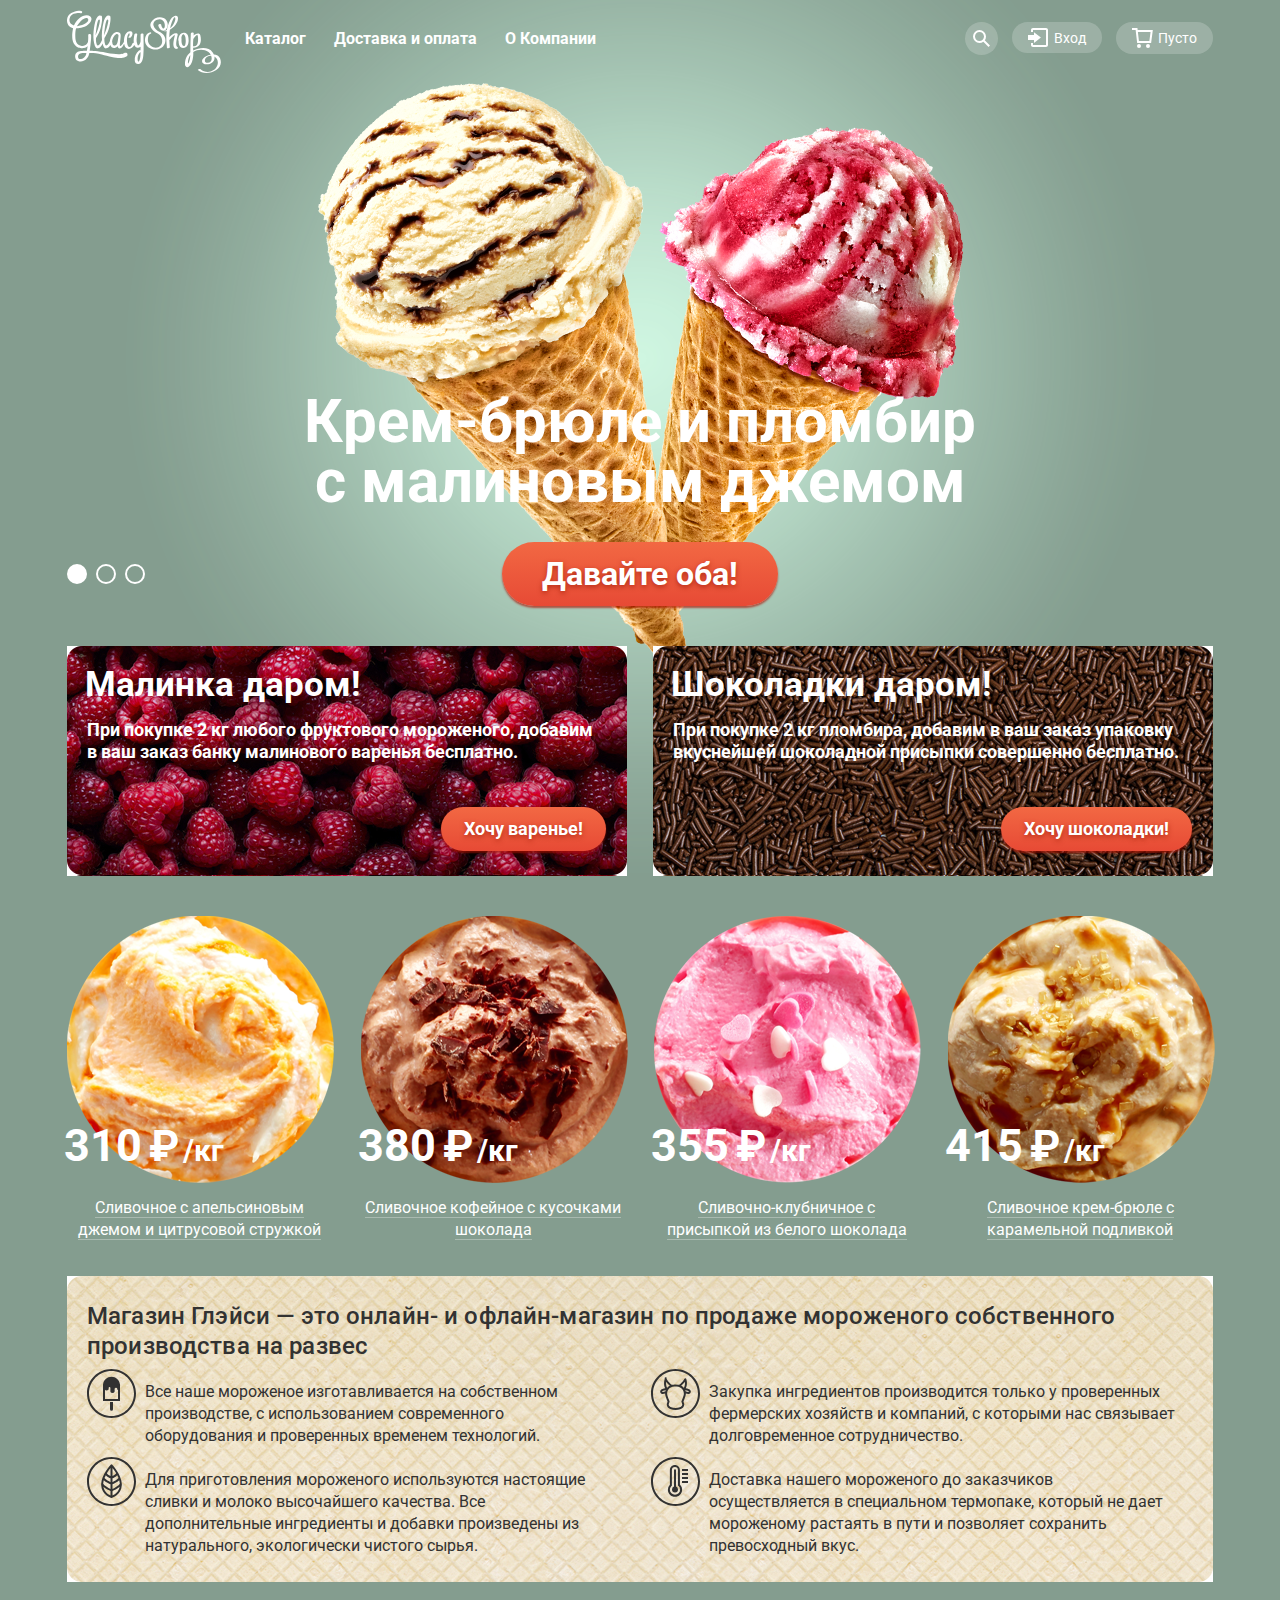
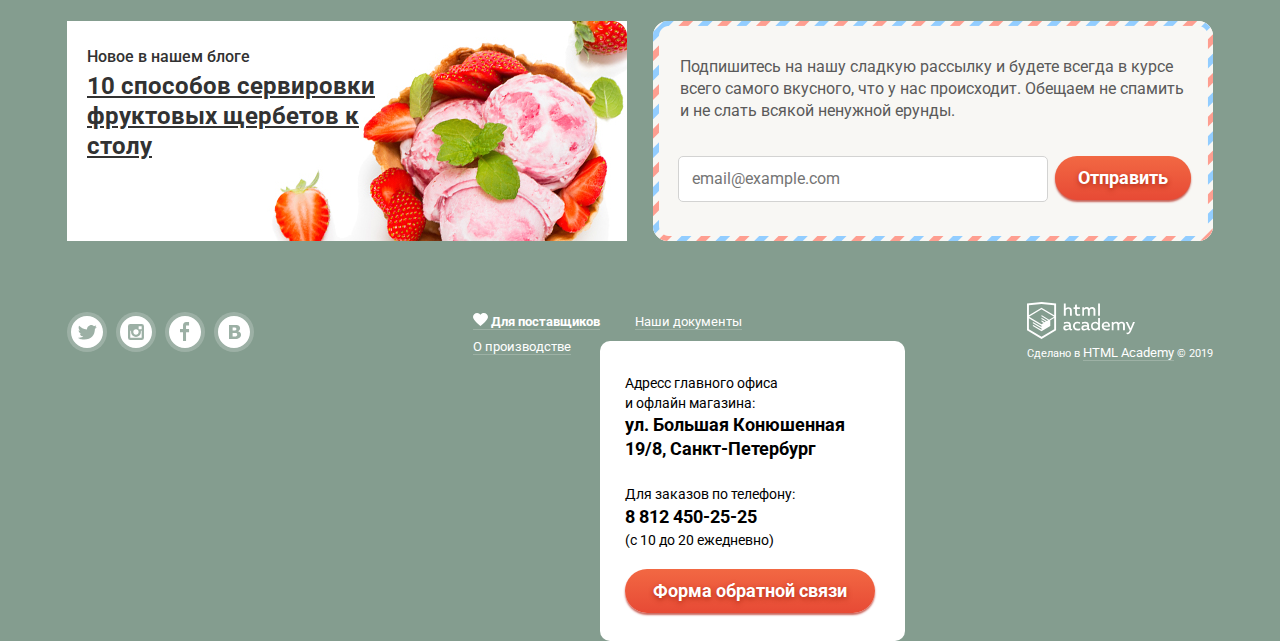
==== commit 34ab6f6d: "gllacy 4.0" ====
--- a/index.html
+++ b/index.html
@@ -120,7 +120,7 @@
                             <a href="#">
                                 <img src="img/ice1.png" width="267" height="267" alt="Ice">
                                 <div class="shop_list_data">
-                                    <span class="shop_list_price">310₽</span>
+                                    <span class="shop_list_price">310</span><span class="shop_list_coin">₽</span>
                                     <span class="shop_list_weight">/кг</span>
                                 </div>
                                 <div class="shop_list_text">
@@ -132,11 +132,11 @@
                             <a href="#">
                                 <img src="img/ice4.png" width="267" height="267" alt="Ice">
                                 <div class="shop_list_data">
-                                    <span class="shop_list_price">380₽</span>
-                                    <span class="shop_list_weight">/кг</span>
-                                </div>
-                                <div class="shop_list_text">
-                                    <h3>Сливочное крем-брюле с карамельной подливкой</h3>
+                                    <span class="shop_list_price">380</span><span class="shop_list_coin">₽</span>
+                                    <span class="shop_list_weight">/кг</span>
+                                </div>
+                                <div class="shop_list_text">
+                                    <h3>Сливочное кофейное с кусочками<br>шоколада</h3>
                                 </div>
                             </a>
                         </li>
@@ -144,11 +144,11 @@
                             <a href="#">
                                 <img src="img/ice7.png" width="267" height="267" alt="Ice">
                                 <div class="shop_list_data">
-                                    <span class="shop_list_price">355₽</span>
-                                    <span class="shop_list_weight">/кг</span>
-                                </div>
-                                <div class="shop_list_text">
-                                    <h3>Сливочно-лимонное с карамельной присыпкой</h3>
+                                    <span class="shop_list_price">355</span><span class="shop_list_coin">₽</span>
+                                    <span class="shop_list_weight">/кг</span>
+                                </div>
+                                <div class="shop_list_text">
+                                    <h3>Сливочно-клубничное с<br>присыпкой из белого шоколада</h3>
                                 </div>
                             </a>
                         </li>
@@ -156,11 +156,11 @@
                             <a href="#">
                                 <img src="img/ice10.png" width="267" height="267" alt="Ice">
                                 <div class="shop_list_data">
-                                    <span class="shop_list_price">435₽</span>
-                                    <span class="shop_list_weight">/кг</span>
-                                </div>
-                                <div class="shop_list_text">
-                                    <h3>Сливочноe с ментоловым<br>сиропом</h3>
+                                    <span class="shop_list_price">415</span><span class="shop_list_coin">₽</span>
+                                    <span class="shop_list_weight">/кг</span>
+                                </div>
+                                <div class="shop_list_text">
+                                    <h3>Сливочноe крем-брюле с<br>карамельной подливкой</h3>
                                 </div>
                             </a>
                         </li>
--- a/css/style.css
+++ b/css/style.css
@@ -10,6 +10,7 @@
 	font-family: 'Roboto', 'Arial', sans-serif;
 	background-color: #849d8f;
 }
+
 .visually_hidden:not(:focus):not(:active),
 input[type="checkbox"].visually-hidden,
 input[type="radio"].visually-hidden {
@@ -191,7 +192,7 @@
 .site_search {
 	display: none;
 	position: absolute;
-	top: 7%;
+	top: 9%;
 	right: 27%;
 	width: 340px;
 	height: 85px;
@@ -226,9 +227,9 @@
 }
 .site_registration {
 	position: absolute;
-	top: 7%;
+	top: 9%;
 	right: 21%;
-	/*display: none;*/
+	display: none;
 	width: 280px;
 	height: 215px;
 	padding: 20px;
@@ -239,12 +240,12 @@
 	content: "";
 	display: block;
 	position: absolute;
-	top: -19px;
+	top: -9%;
 	left: 0;
 	width: 280px;
 	height: 19px;
-	background-color: red;
-	/*background-color: rgba(225, 225, 225, 0);*/
+	/*background-color: red;*/
+	background-color: rgba(225, 225, 225, 0);
 }
 .site_registration input {
 	width: 240px;
@@ -257,6 +258,7 @@
 }
 .registration_btns {
 	display: flex;
+	align-items: flex-start;
 }
 .registration_links {
 	display: inline-block;
@@ -382,7 +384,7 @@
 	padding: 18px 18px;
 }
 .sell article h2 {
-	font-size: 36px;
+	font-size: 35px;
 	line-height: 41px;
 	font-weight: 700;
 	margin: 0;
@@ -422,7 +424,7 @@
 	font-size: 24px;
 	line-height: 30px;
 	font-weight: 500;
-	/*letter-spacing: 2px;*/
+	letter-spacing: 0.006em;
 }
 .info_list {
 	margin: 0;
@@ -820,23 +822,30 @@
 }
 .shop_list_item{
 	position: relative;
-	width: 285px;
-	padding: 6px 14px;
-	margin-bottom: 34px;
+	width: 265px;
+	/*padding: 6px 14px;*/
+	margin-bottom: 35px;
 	border-radius: 5px;
 }
+.shop_list li {
+	margin-left: 0;
+}
+.shop_list li:nth-child(1n) {
+	margin-right: 0;
+}
+
 .shop_list_item a{
 	text-decoration: none;
 	color: #fff;
 }
-.shop_list_item img {
+/*.shop_list_item img {
 	width: 100%;
 	height: auto;
-}
-.shop_list_item:hover {
+}*/
+/*.shop_list_item:hover {
 	box-shadow: 0px 10px 10px 0 rgba(0, 0, 0, 0.2);
 	background-color: rgba(255, 255, 255, 0.2);
-}
+}*/
 .shop_list_item h3 {
 	display: inline;
 	font-size: 16px;
@@ -846,21 +855,26 @@
 }
 .shop_list_data {
 	position: absolute;
-	bottom: 70px;
-	left: 10px;
+	bottom: 68px;
+	left: -3px;
 	font-weight: 700;
 }
 .shop_list_price {
 	font-size: 45px;
 	line-height: 45px;
 }
+.shop_list_coin {
+	font-size: 43px;
+	margin-left: 7px;
+}
 .shop_list_weight {
 	font-size: 30px;
 	line-height: 45px;
 }
 .shop_list_text {
+	font-size: 15px;
 	text-align: center;
-	margin-top: 10px;
+	margin-top: 8px;
 }
 .catalog_btn {
 	display: flex;
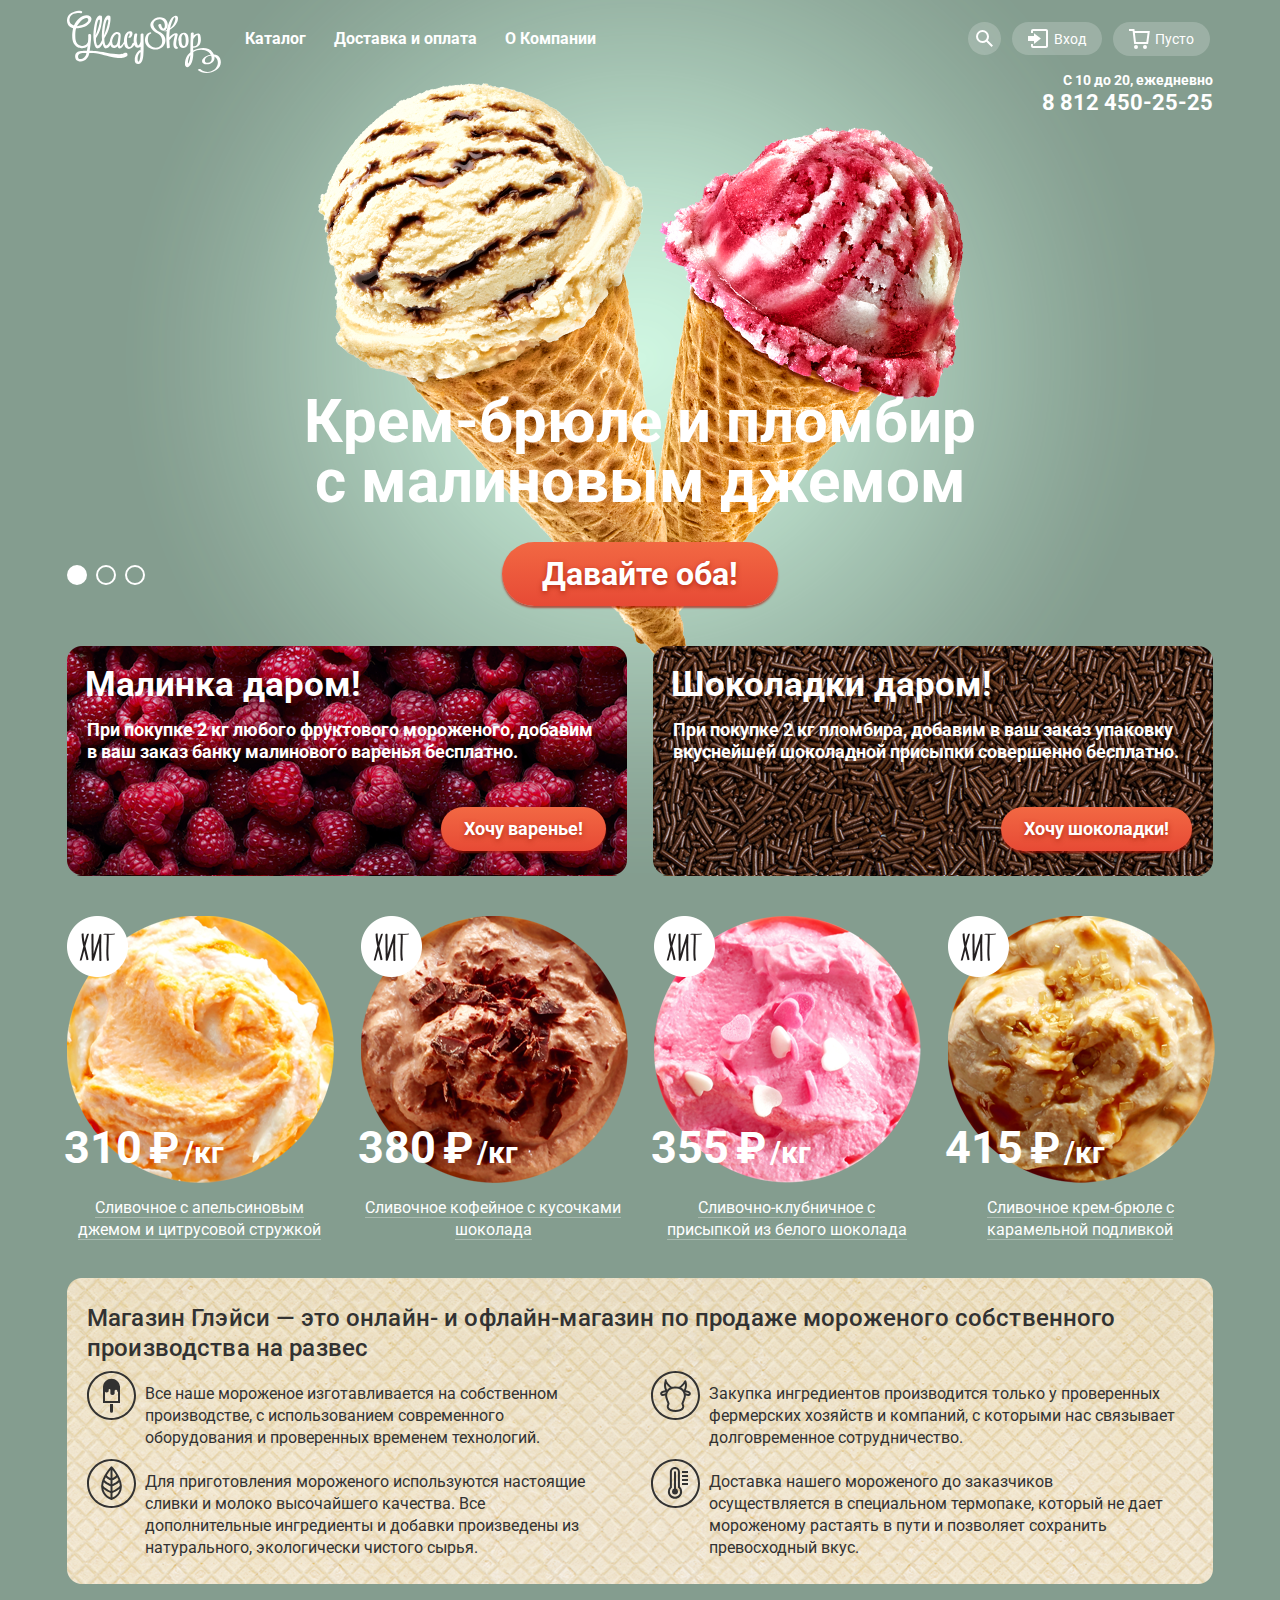
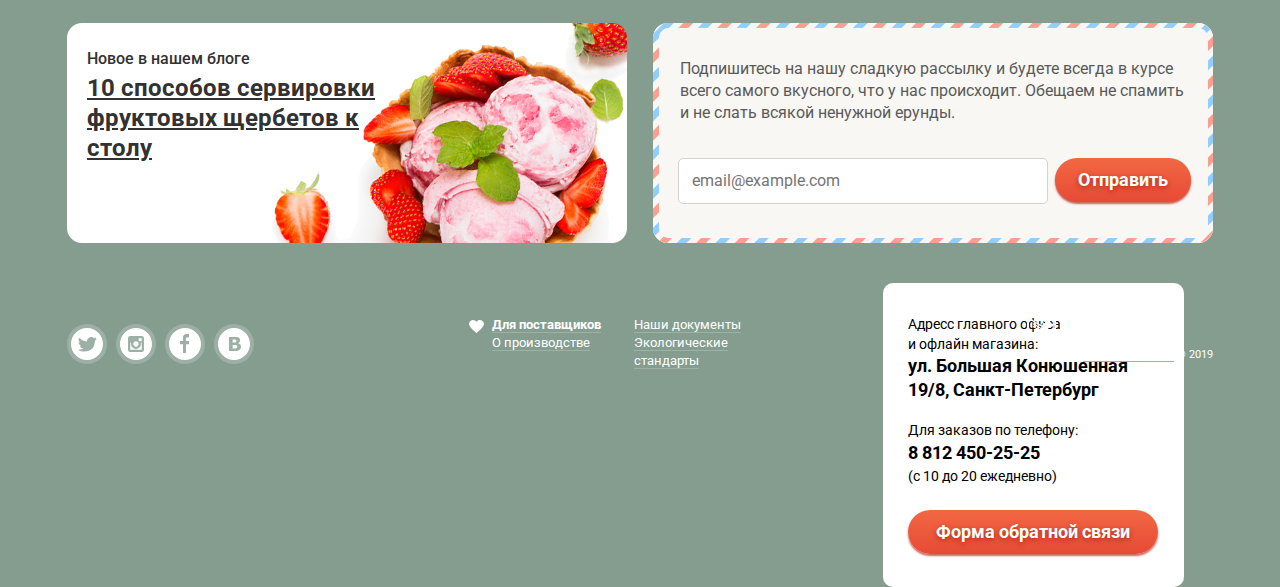
==== commit 5e6134e4: "gllacy 4.2" ====
--- a/index.html
+++ b/index.html
@@ -1,289 +1,309 @@
 <!DOCTYPE html>
 <html lang="ru">
 <head>
-    <meta charset="utf-8">
-    <link href="https://fonts.googleapis.com/css?family=Roboto:400,500,700&display=swap&subset=cyrillic" rel="stylesheet">
-    <link rel="stylesheet" href="css/normalize.css">
-    <link rel="stylesheet" href="css/style.css">
+  <meta charset="utf-8">
+  <link href="https://fonts.googleapis.com/css?family=Roboto:400,500,700&display=swap&subset=cyrillic" rel="stylesheet">
+  <link rel="stylesheet" href="css/normalize.css">
+  <link rel="stylesheet" href="css/style.css">
   <title>Gllacy Shop</title>
 </head>
 <body>
 
-    <input class="visually-hidden" type="radio" id="product_1" name="toggle" checked>
-    <input class="visually-hidden" type="radio" id="product_2" name="toggle">
-    <input class="visually-hidden" type="radio" id="product_3" name="toggle">
-
-    <div class="site_wrapper">
-        <div class="wrapper_container">
-            <header class="main_header">
-                <div class="container">
-                    <nav class="main_navigation">
-                        <a href="index.html" class="main_logo">
-                            <img src="img/logo.svg" width="154" height="64" alt="Gllacy Shop">
-                        </a>
-                        <ul class="site_navigation">
-                            <li class="site_navigation_item">
-                                <a href="#">Каталог</a>
-                                <ul class="site_navigation_menu">
-                                    <li class="site_navigation_menu_main"><a href="#">Новинки</a></li>
-                                    <li><a href="catalog.html">Сливочное</a></li>
-                                    <li><a href="#">Щербеты</a></li>
-                                    <li><a href="#">Фруктовый лед</a></li>
-                                    <li><a href="#">Меролин</a></li>
-                                </ul>
-                            </li>
-                            <li class="site_navigation_item"><a href="#">Доставка и оплата</a></li>
-                            <li class="site_navigation_item"><a href="#">О Компании</a></li>
-                        </ul>
-                        <ul class="user_navigation">
-                            <li>
-                                <button class="navigation_button button_search" type="button">
-                                   <svg xmlns="http://www.w3.org/2000/svg" xmlns:xlink="http://www.w3.org/1999/xlink" width="17" height="17" viewBox="0 0 17 17"><path d="M16.958 15.527L11.75 10.32A6.455 6.455 0 0 0 13 6.5 6.5 6.5 0 1 0 6.5 13a6.465 6.465 0 0 0 3.839-1.263l5.205 5.204 1.414-1.414zM6.5 11C4.019 11 2 8.981 2 6.5S4.019 2 6.5 2 11 4.019 11 6.5 8.981 11 6.5 11z"/></svg>
-                                   <form class="site_search" action="https://echo.htmlacademy.ru">
-                                        <input type="text" name="search" placeholder="Крем-брюле">
-                                    </form>
-                                </button>
-                            </li>
-                            <li>
-                                <button class="navigation_button site_registration_form" type="button">
-                                    <svg xmlns="http://www.w3.org/2000/svg" xmlns:xlink="http://www.w3.org/1999/xlink" width="21" height="19" viewBox="0 0 21 19"><g><path d="M6 14.875L12.917 9.5 6 4.125v2.917H-.042v4.917H6z"/><path d="M18 0H5C3.9 0 3 .9 3 2v2h2V2h13v15H5v-2H3v2c0 1.1.9 2 2 2h13c1.1 0 2-.9 2-2V2c0-1.1-.9-2-2-2z"/></g></svg>Вход
-                                    <form class="site_registration" action="https://echo.htmlacademy.ru" method="post">
-                                        <input type="email" name="email" placeholder="email@example.com">
-                                        <input type="password" name="password" placeholder="Пароль">
-                                        <div class="registration_btns">
-                                            <a href="#" class="button registration_btn" type="submit">Войти</a>
-                                            <div class="registration_links">
-                                                <a href="#">Забыли пароль?</a>
-                                                <a href="#">Новая регистрация</a>
-                                            </div>
-                                        </div>
-                                    </form>
-                                </button>
-                            </li>
-                            <li>
-                                <button class="navigation_button" type="button">
-                                    <svg xmlns="http://www.w3.org/2000/svg" width="21" height="20" viewBox="0 0 21 20"><g><path d="M5.657 2.031L5.422 0H0v2h3.64l1.5 13h13.988l1.699-12.969H5.657zM17.372 13H6.922L5.888 4.031h12.66L17.372 13z"/><circle cx="6.984" cy="18" r="2"/><circle cx="15.984" cy="18" r="2"/></g></svg>Пусто
-                                </button>
-                            </li>
-                        </ul>
-                    </nav>
-                </div>
-            </header>
-
-            <main class="container">
-                <section class="slider">
-                    <div class="slider_controls">
-                        <label for="product_1">Первый</label>
-                        <label for="product_2">Второй</label>
-                        <label for="product_3">Третий</label>
+  <input class="visually-hidden" type="radio" id="product_1" name="toggle" checked>
+  <input class="visually-hidden" type="radio" id="product_2" name="toggle">
+  <input class="visually-hidden" type="radio" id="product_3" name="toggle">
+
+  <div class="site_wrapper">
+    <div class="wrapper_container">
+      <header class="main_header">
+        <div class="container">
+          <nav class="main_navigation">
+            <a href="index.html" class="main_logo">
+              <img src="img/logo.svg" width="154" height="64" alt="Gllacy Shop">
+            </a>
+            <ul class="site_navigation">
+              <li class="site_navigation_item">
+                <a href="#">Каталог</a>
+                <ul class="site_navigation_menu">
+                  <li class="site_navigation_menu_main"><a href="#">Новинки</a></li>
+                  <li><a href="catalog.html">Сливочное</a></li>
+                  <li><a href="#">Щербеты</a></li>
+                  <li><a href="#">Фруктовый лед</a></li>
+                  <li><a href="#">Меролин</a></li>
+                </ul>
+              </li>
+              <li class="site_navigation_item"><a href="#">Доставка и оплата</a></li>
+              <li class="site_navigation_item"><a href="#">О Компании</a></li>
+            </ul>
+            <ul class="user_navigation">
+              <li class="user_navigation_item">
+                <button class="navigation_button button_search" type="button">
+                 <svg xmlns="http://www.w3.org/2000/svg" xmlns:xlink="http://www.w3.org/1999/xlink" width="17" height="17" viewBox="0 0 17 17"><path d="M16.958 15.527L11.75 10.32A6.455 6.455 0 0 0 13 6.5 6.5 6.5 0 1 0 6.5 13a6.465 6.465 0 0 0 3.839-1.263l5.205 5.204 1.414-1.414zM6.5 11C4.019 11 2 8.981 2 6.5S4.019 2 6.5 2 11 4.019 11 6.5 8.981 11 6.5 11z"/></svg>
+                 <form class="site_search" action="https://echo.htmlacademy.ru">
+                  <input type="text" name="search" placeholder="Крем-брюле">
+                </form>
+              </button>
+            </li>
+            <li class="user_navigation_item">
+              <button class="navigation_button site_registration_form" type="button">
+                <svg xmlns="http://www.w3.org/2000/svg" xmlns:xlink="http://www.w3.org/1999/xlink" width="21" height="19" viewBox="0 0 21 19"><g><path d="M6 14.875L12.917 9.5 6 4.125v2.917H-.042v4.917H6z"/><path d="M18 0H5C3.9 0 3 .9 3 2v2h2V2h13v15H5v-2H3v2c0 1.1.9 2 2 2h13c1.1 0 2-.9 2-2V2c0-1.1-.9-2-2-2z"/></g></svg>Вход
+                <form class="site_registration" action="https://echo.htmlacademy.ru" method="post">
+                  <input type="email" name="email" placeholder="email@example.com">
+                  <input type="password" name="password" placeholder="Пароль">
+                  <div class="registration_btns">
+                    <a href="#" class="button registration_btn" type="submit">Войти</a>
+                    <div class="registration_links">
+                      <a href="#">Забыли пароль?</a>
+                      <a href="#">Новая регистрация</a>
                     </div>
-                    <ul class="slider_list">
-                        <li class="slider_item slide" id="slide1">
-                            <h3 class="slide_title">
-                                Крем-брюле и пломбир с малиновым джемом
-                            </h3>
-                            <a href="#" class="button slide_button">Давайте оба!</a>
-                        </li>
-                        <li class="slider_item slide" id="slide2">
-                            <h3 class="slide_title">
-                                Шоколадный пломбир и лимонный сорбет
-                            </h3>
-                            <a href="#" class="button slide_button">Давайте оба!</a>
-                        </li>
-                        <li class="slider_item slide" id="slide3">
-                            <h3 class="slide_title">
-                                Пломбир с помадкой и клубничный щербет
-                            </h3>
-                            <a href="#" class="button slide_button">Давайте оба!</a>
-                        </li>
-                    </ul>
-                </section>
-
-          		<h1 class="visually_hidden">Gllacy Shop</h1>
-
-                <div class="sell">
-                    <article class="raspberries">
-                        <h2>Малинка даром!</h2>
-                        <p>При покупке 2 кг любого фруктового мороженого, добавим<br>в ваш заказ банку малинового варенья бесплатно.</p>
-                        <a href="#" class="button">Хочу варенье!</a>
-                    </article>
-                    <article class="choco">
-                        <h2>Шоколадки даром!</h2>
-                        <p>При покупке 2 кг пломбира, добавим в ваш заказ упаковку<br>вкуснейшей шоколадной присыпки совершенно бесплатно.</p>
-                        <a href="#" class="button">Хочу шоколадки!</a>
-                    </article>
-                </div>
-
-                <section class="shop_list hit">
-                    <ul>
-                        <li class="shop_list_item">
-                            <a href="#">
-                                <img src="img/ice1.png" width="267" height="267" alt="Ice">
-                                <div class="shop_list_data">
-                                    <span class="shop_list_price">310</span><span class="shop_list_coin">₽</span>
-                                    <span class="shop_list_weight">/кг</span>
-                                </div>
-                                <div class="shop_list_text">
-                                    <h3>Сливочное с апельсиновым<br>джемом и цитрусовой стружкой</h3>
-                                </div>
-                            </a>
-                        </li>
-                        <li class="shop_list_item">
-                            <a href="#">
-                                <img src="img/ice4.png" width="267" height="267" alt="Ice">
-                                <div class="shop_list_data">
-                                    <span class="shop_list_price">380</span><span class="shop_list_coin">₽</span>
-                                    <span class="shop_list_weight">/кг</span>
-                                </div>
-                                <div class="shop_list_text">
-                                    <h3>Сливочное кофейное с кусочками<br>шоколада</h3>
-                                </div>
-                            </a>
-                        </li>
-                        <li class="shop_list_item">
-                            <a href="#">
-                                <img src="img/ice7.png" width="267" height="267" alt="Ice">
-                                <div class="shop_list_data">
-                                    <span class="shop_list_price">355</span><span class="shop_list_coin">₽</span>
-                                    <span class="shop_list_weight">/кг</span>
-                                </div>
-                                <div class="shop_list_text">
-                                    <h3>Сливочно-клубничное с<br>присыпкой из белого шоколада</h3>
-                                </div>
-                            </a>
-                        </li>
-                        <li class="shop_list_item">
-                            <a href="#">
-                                <img src="img/ice10.png" width="267" height="267" alt="Ice">
-                                <div class="shop_list_data">
-                                    <span class="shop_list_price">415</span><span class="shop_list_coin">₽</span>
-                                    <span class="shop_list_weight">/кг</span>
-                                </div>
-                                <div class="shop_list_text">
-                                    <h3>Сливочноe крем-брюле с<br>карамельной подливкой</h3>
-                                </div>
-                            </a>
-                        </li>
-                    </ul>
-                </section>
-
-          		<article class="info">
-          			<h2 class="info_title">Магазин Глэйси — это онлайн- и офлайн-магазин по продаже мороженого собственного производства на развес</h2>
-          			<ul class="info_list">
-                        <li class="info_list_item">
-                            <svg xmlns="http://www.w3.org/2000/svg" width="49" height="49" viewBox="0 0 49 49"><g fill="#323232"><path d="M24.5 0C10.969 0 0 10.969 0 24.5S10.969 49 24.5 49 49 38.031 49 24.5 38.031 0 24.5 0zm0 47C12.093 47 2 36.906 2 24.5 2 12.093 12.093 2 24.5 2 36.906 2 47 12.093 47 24.5 47 36.906 36.906 47 24.5 47z"/><path d="M24.5 7.625c-4.355 0-7.94 3.278-8.436 7.5H16v16.917h17V15.125h-.063c-.497-4.222-4.082-7.5-8.437-7.5zM31 30.042H18v-9.257c.275.337.705.631 1.542.631 1.292 0 2.125-.713 2.125-1.625v-.875a.854.854 0 1 1 1.708 0c0 .009-.005.017-.005.025 0 .007.005.01.005.017v3.292s-.031 1.833 2.125 1.833c2.109 0 2.125-1.75 2.125-1.75v-2.25h.001l-.001-.005a1.344 1.344 0 0 1 2.688 0c0 .031.021.088.021.088s.034.609.667.894v8.982zM23 40.125a1.5 1.5 0 1 0 3 0V33h-3v7.125z"/></g></svg>
-                            <span>Все наше мороженое изготавливается на собственном<br>производстве, с использованием современного оборудования и проверенных временем технологий.</span>
-                        </li>
-          				<li class="info_list_item">
-          					<svg xmlns="http://www.w3.org/2000/svg" width="49" height="49" viewBox="0 0 49 49"><g fill="#323232"><path d="M24.5 0C10.969 0 0 10.969 0 24.5S10.969 49 24.5 49 49 38.031 49 24.5 38.031 0 24.5 0zm0 47C12.093 47 2 36.906 2 24.5 2 12.093 12.093 2 24.5 2 36.906 2 47 12.093 47 24.5 47 36.906 36.906 47 24.5 47z"/><path d="M34.811 19.342c.86-1.711 1.88-4.987.433-9.482a1 1 0 0 0-1.825-.182c-1.271 2.268-4.038 5.927-6.047 6.094-.03.002-.054.019-.083.024A16.242 16.242 0 0 0 24.5 15.5c-.103 0-1.311.009-2.801.292-.025-.004-.045-.019-.071-.021-2.004-.167-4.773-3.827-6.048-6.095a1 1 0 1 0-1.824.183c-1.448 4.494-.427 7.771.433 9.482-1.744.22-3.954.777-4.757 2.188-.388.682-.38 1.464.024 2.201.514.939 1.399 1.245 2.334 1.245.816 0 1.668-.233 2.349-.482-.004.54.026 1.08.129 1.612.288 1.496 1.131 3.636 1.748 5.197.188.479.396 1.004.509 1.324-.235.614-.672 1.812-.766 2.484-.112.801.114 2.147 1.121 3.306 1.443 1.659 4.006 2.5 7.619 2.5 3.612 0 6.176-.841 7.619-2.5 1.007-1.158 1.233-2.505 1.121-3.306-.094-.673-.53-1.87-.767-2.484.114-.319.32-.843.509-1.32.617-1.563 1.462-3.704 1.75-5.201a8.483 8.483 0 0 0 .135-1.61c.679.248 1.528.48 2.342.48.936 0 1.82-.306 2.334-1.245.404-.737.412-1.519.024-2.201-.801-1.41-3.011-1.967-4.755-2.187zm-.953-6.634c.428 3.06-.477 5.157-1.031 6.112a9.905 9.905 0 0 0-.798-.872c-.544-.526-1.199-.934-1.891-1.258 1.483-1.051 2.801-2.673 3.72-3.982zm-18.716.002c.916 1.304 2.229 2.919 3.706 3.97-.701.329-1.359.744-1.892 1.283-.276.279-.533.57-.771.872-.549-.943-1.468-3.054-1.043-6.125zM11.21 22.77c-.089-.163-.063-.21-.04-.25.223-.391 1.387-1.006 3.609-1.233-.116.29-.217.582-.302.878-1.265.673-2.998 1.091-3.267.605zm21.558 2.959c-.252 1.313-1.058 3.354-1.646 4.844-.398 1.01-.609 1.552-.683 1.877l-.066.302.114.287c.283.71.711 1.908.772 2.351.001.009.096.858-.649 1.716-.72.826-2.363 1.812-6.11 1.812-3.747 0-5.391-.986-6.11-1.812-.746-.857-.651-1.707-.65-1.716.062-.441.489-1.641.772-2.352l.114-.286-.066-.302c-.072-.326-.284-.869-.683-1.881-.587-1.489-1.392-3.528-1.645-4.841-.422-2.198.379-4.575 2.145-6.358 1.513-1.528 4.933-1.868 6.123-1.871 1.166 0 4.539.339 6.139 1.886 2.081 2.014 2.465 4.597 2.129 6.344zm5.021-2.959c-.263.479-1.974.07-3.238-.592a9.437 9.437 0 0 0-.297-.888c2.198.23 3.354.84 3.575 1.229.024.041.05.087-.04.251z"/></g></svg>
-                            <span>Закупка ингредиентов  производится только у проверенных фермерских хозяйств и компаний, с которыми нас связывает долговременное сотрудничество.</span>
-          				</li>
-          				<li class="info_list_item">
-          					<svg xmlns="http://www.w3.org/2000/svg" width="49" height="49" viewBox="0 0 49 49"><g fill="#323232"><path d="M24.5 0C10.969 0 0 10.969 0 24.5S10.969 49 24.5 49 49 38.031 49 24.5 38.031 0 24.5 0zm0 47C12.093 47 2 36.906 2 24.5 2 12.093 12.093 2 24.5 2 36.906 2 47 12.093 47 24.5 47 36.906 36.906 47 24.5 47z"/><path d="M34.807 26.756c-.45-9.493-9.197-18.693-9.586-19.097-.015-.015-.033-.023-.048-.037a.942.942 0 0 0-.118-.09.945.945 0 0 0-.13-.077c-.018-.009-.032-.022-.051-.03-.027-.011-.056-.011-.083-.02a.898.898 0 0 0-.297-.044c-.045 0-.089.002-.134.008a.957.957 0 0 0-.158.038c-.025.008-.052.008-.076.018-.018.007-.031.021-.049.029a.896.896 0 0 0-.133.079.95.95 0 0 0-.118.091c-.015.013-.033.021-.046.036-.389.404-9.14 9.608-9.587 19.105-.008.067-.017.133-.011.202-.013.363-.017.727-.003 1.091.369 10.256 9.978 12.82 10.075 12.845a.995.995 0 0 0 .494 0c.097-.024 9.706-2.589 10.074-12.845.013-.363.009-.727-.003-1.089.006-.073-.004-.142-.012-.213zM16.783 23.25c2.219 2.058 5.368 3.521 6.717 4.091v4.552c-2.448-1.196-6.219-3.341-7.302-5.228a17.06 17.06 0 0 1 .585-3.415zm2.024-5.096c1.513 1.688 3.602 2.646 4.693 3.059v3.94c-1.654-.76-4.424-2.216-6.016-4.043a29.164 29.164 0 0 1 1.323-2.956zm12.711 2.954c-1.59 1.824-4.362 3.283-6.018 4.044v-3.939c1.092-.413 3.183-1.372 4.695-3.062.489.949.935 1.94 1.323 2.957zM25.5 19.047v-8.008a45.239 45.239 0 0 1 3.651 5.229c-.953 1.374-2.536 2.276-3.651 2.779zm0 12.846v-4.552c1.35-.569 4.499-2.034 6.719-4.092.305 1.128.515 2.273.584 3.417-1.083 1.883-4.855 4.029-7.303 5.227zm-2-12.843c-1.113-.5-2.694-1.399-3.649-2.779a45.379 45.379 0 0 1 3.649-5.229v8.008zm-7.117 10.775c2.328 1.983 5.69 3.629 7.117 4.281v4.403c-2.092-.904-6.162-3.331-7.117-8.684zm9.117 8.696v-4.415c1.428-.653 4.792-2.3 7.121-4.284-.95 5.411-5.02 7.813-7.121 8.699z"/></g></svg>
-                            <span>Для приготовления мороженого используются настоящие сливки и молоко высочайшего качества. Все дополнительные ингредиенты и добавки произведены из натурального, экологически чистого сырья.</span>
-          				</li>
-          				<li class="info_list_item">
-          					<svg xmlns="http://www.w3.org/2000/svg" width="49" height="49" viewBox="0 0 49 49"><g fill="#323232"><path d="M24.5 0C10.969 0 0 10.969 0 24.5S10.969 49 24.5 49 49 38.031 49 24.5 38.031 0 24.5 0zm0 47C12.093 47 2 36.906 2 24.5 2 12.093 12.093 2 24.5 2 36.906 2 47 12.093 47 24.5 47 36.906 36.906 47 24.5 47z"/><path d="M28.938 13.125c0-2.774-2.257-5.031-5.031-5.031s-5.031 2.257-5.031 5.031v14.64a7.042 7.042 0 0 0-2 4.923c0 3.929 3.196 7.125 7.125 7.125s7.125-3.196 7.125-7.125a7.127 7.127 0 0 0-2.188-5.126V13.125zm.187 19.563a5.126 5.126 0 0 1-10.25 0c0-1.647.792-3.098 2-4.035V13.125a3.031 3.031 0 1 1 6.062 0v15.372a5.114 5.114 0 0 1 2.188 4.191z"/><path d="M25 29.559V13.188a1 1 0 1 0-2 0v16.371a2.99 2.99 0 0 0-2 2.816 3 3 0 1 0 6 0 2.99 2.99 0 0 0-2-2.816zM31 12h6v2h-6zM31 16h6v2h-6zM31 20h6v2h-6zM31 24h6v2h-6z"/></g></svg>
-                            <span>Доставка нашего мороженого до заказчиков осуществляется в специальном термопаке, который не дает мороженому растаять в пути и позволяет сохранить превосходный вкус.</span>
-          				</li>
-          			</ul>
-          		</article>
-
-          		<div class="blog">
-                    <article class="news">
-                        <h2>Новое в нашем блоге</h2>
-                        <a href="#">10 способов сервировки<br>фруктовых щербетов к<br>столу</a>
-                    </article>
-
-                    <article class="subscription">
-                        <h2 class="visually_hidden">Подписка</h2>
-                        <p>Подпишитесь на нашу сладкую рассылку и будете всегда в курсе всего самого вкусного, что у нас происходит. Обещаем не спамить и не слать всякой ненужной ерунды.</p>
-                        <form action="https://echo.htmlacademy.ru">
-                            <input type="email" name="email" placeholder="email@example.com">
-                            <button class="button" type="button">Отправить</button>
-                        </form>             
-                    </article>
-                </div>
-          	</main>
-
-            <section class="map">
-                <div class="map_pin">
-                    <script type="text/javascript" charset="utf-8" async src="https://api-maps.yandex.ru/services/constructor/1.0/js/?um=constructor%3A272b2a36cc3801d7e4101b7985219965aaa118375f557deae4f0a987a12d4bba&amp;width=100%25&amp;height=430&amp;lang=ru_RU&amp;scroll=true"></script>
-                </div>
-
-                <article class="address">
-                    <h2 class="address_title">Адресс главного офиса<br>и офлайн магазина:</h2>
-                    <p class="address_text">
-                        <span>ул. Большая Конюшенная<br>19/8, Санкт-Петербург</span><br><br>
-                        Для заказов по телефону:<br><span>8 812 450-25-25</span><br>(с 10 до 20 ежедневно)
-                    </p>
-                    <a href="#" class="button address_button">Форма обратной связи</a>
-                </article>
-            </section>
-
-          	<footer class="container">
-                <ul class="social">
-                    <li>
-                        <a href="#"><span class="visually_hidden">Twitter</span>
-                          <svg xmlns="http://www.w3.org/2000/svg" width="32" height="32" viewBox="0 0 32 32"><path d="M16 0C7.164 0 0 7.164 0 16c0 8.837 7.164 16 16 16 8.837 0 16-7.163 16-16 0-8.836-7.163-16-16-16zm7.944 12.809c-.251 6.516-3.463 10.832-10.992 10.702h-.486c-.447 0-4.543-.443-5.344-1.823 2.479.19 4.247-.406 5.12-1.136-1.048-.289-2.923-.461-3.251-2.848.384.104.618.221 1.299.113-1.307-.824-2.758-1.519-2.679-3.643.311.317 1.164.518 1.46.457-.768-.233-2.149-3.244-.974-4.781 1.984 1.79 4.075 3.482 7.804 3.643.227-2.214 1.24-3.699 3.168-4.325 1.84-.479 3.255.26 3.901 1.138.737-.224 1.453-.466 2.193-.685-.004.833-.569 1.463-.935 1.709.747.165 1.423-.475 1.423-.475-.184.963-1.094 1.725-1.707 1.954z"/></svg>
-                        </a>
-                    </li>
-                    <li>
-                        <a href="#"><span class="visually_hidden">Instagram</span>
-                          <svg xmlns="http://www.w3.org/2000/svg" width="32" height="32" viewBox="0 0 32 32"><g><path d="M20.916 16a4.938 4.938 0 1 1-9.877 0c0-.394.051-.773.138-1.14h-.897v6.838h11.396V14.86h-.897c.086.367.137.746.137 1.14z"/><path d="M15.978 18.659c1.466 0 2.659-1.193 2.659-2.659s-1.193-2.659-2.659-2.659c-1.466 0-2.659 1.193-2.659 2.659s1.192 2.659 2.659 2.659zM18.637 10.302h3.039v3.039h-3.039z"/><path d="M16 0C7.164 0 0 7.164 0 16c0 8.837 7.164 16 16 16 8.837 0 16-7.163 16-16 0-8.836-7.163-16-16-16zm7.955 21.698a2.285 2.285 0 0 1-2.279 2.279H10.279A2.285 2.285 0 0 1 8 21.698V10.302a2.286 2.286 0 0 1 2.279-2.279h11.396a2.286 2.286 0 0 1 2.279 2.279v11.396z"/></g></svg>
-                        </a>
-                    </li>
-                    <li>
-                        <a href="#"><span class="visually_hidden">Facebook</span>
-                          <svg xmlns="http://www.w3.org/2000/svg" width="32" height="32" viewBox="0 0 32 32"><path d="M16 0C7.164 0 0 7.163 0 16s7.164 16 16 16c8.837 0 16-7.164 16-16S24.837 0 16 0zm4.062 9.455h-3.021v3.444h3.021v3.445h-3.021v8.61H14.02v-8.61H11v-3.445h3.021V9.455c0-1.902 1.353-3.445 3.021-3.445h3.021v3.445z"/></svg>
-                        </a>
-                    </li>
-                    <li>
-                        <a href="#"><span class="visually_hidden">Vkontacte</span>
-                          <svg xmlns="http://www.w3.org/2000/svg" width="32" height="32" viewBox="0 0 32 32"><g><path d="M16.637 14.495c.402-.019.719-.082.951-.188.326-.145.54-.33.641-.559.101-.229.15-.496.15-.797 0-.232-.058-.465-.174-.697-.116-.232-.322-.405-.617-.517-.264-.1-.592-.155-.984-.165a76.242 76.242 0 0 0-1.652-.014h-.339v2.965h.565c.571 0 1.057-.009 1.459-.028zM18.118 17.084c-.282-.081-.672-.125-1.166-.132a127.97 127.97 0 0 0-1.55-.009h-.79v3.493h.264c1.014 0 1.74-.003 2.18-.009a3.2 3.2 0 0 0 1.212-.245c.377-.157.633-.364.774-.625s.214-.562.214-.9c0-.446-.088-.788-.261-1.03-.17-.241-.464-.423-.877-.543z"/><path d="M16 0C7.164 0 0 7.164 0 16c0 8.837 7.164 16 16 16 8.837 0 16-7.163 16-16 0-8.836-7.163-16-16-16zm6.602 20.531a3.73 3.73 0 0 1-1.124 1.327c-.552.415-1.161.71-1.823.886s-1.501.264-2.519.264h-6.121V8.987h5.443c1.13 0 1.957.038 2.48.113a5.126 5.126 0 0 1 1.561.5c.533.27.929.632 1.189 1.087.26.455.392.975.392 1.558 0 .678-.179 1.278-.536 1.795-.358.518-.863.92-1.517 1.208v.075c.917.182 1.642.559 2.179 1.13.537.571.807 1.325.807 2.261 0 .678-.138 1.283-.411 1.817z"/></g></svg>
-                        </a>
-                    </li>
-                </ul>
-                <ul class="footer_about">
-                    <li>
-                        <a class="about_for" href="#">
-                            <svg xmlns="http://www.w3.org/2000/svg" width="15" height="13" viewBox="0 0 15 13"><path d="M10.799 0c-1.35 0-2.551.65-3.3 1.661A4.097 4.097 0 0 0 4.199 0C1.875 0 0 1.806 0 4.044 0 7.223 7.499 13 7.499 13s7.499-5.777 7.499-8.956C14.998 1.806 13.123 0 10.799 0z"/></svg>
-                            Для поставщиков
-                        </a>
-                    </li>
-                    <li>
-                        <a href="#">Наши документы</a>
-                    </li>
-                    <li>
-                        <a href="#">О производстве</a>
-                    </li>
-                    <li>
-                        <a href="#">Экологические стандарты</a>
-                    </li>
-                </ul>
-                <div class="footer_made">
-                    <img src="img/logo-htmlacademy.svg" width="108" height="39" alt="Логотип HTML Academy">
-                    <p>Сделано в <a href="https://htmlacademy.ru/">HTML Academy</a> © 2019</p>
-                </div>
-            </footer>
+                  </div>
+                </form>
+              </button>
+            </li>
+            <li class="user_navigation_item">
+              <button class="navigation_button" type="button">
+                <svg xmlns="http://www.w3.org/2000/svg" width="21" height="20" viewBox="0 0 21 20"><g><path d="M5.657 2.031L5.422 0H0v2h3.64l1.5 13h13.988l1.699-12.969H5.657zM17.372 13H6.922L5.888 4.031h12.66L17.372 13z"/><circle cx="6.984" cy="18" r="2"/><circle cx="15.984" cy="18" r="2"/></g></svg>Пусто
+              </button>
+            </li>
+          </ul>
+        </nav>
+      </div>
+    </header>
+
+    <main class="container">
+      <div class="contact_info">
+        <p class="contact_info_item">С 10 до 20, ежедневно</p>
+        <p class="contact_info_item"><span class="contact_info_num">8 812 450-25-25</span></p>
+      </div>
+      <section class="slider">
+        <div class="slider_controls">
+          <label for="product_1">Первый</label>
+          <label for="product_2">Второй</label>
+          <label for="product_3">Третий</label>
         </div>
+        <ul class="slider_list">
+          <li class="slider_item slide" id="slide1">
+            <h3 class="slide_title">
+              Крем-брюле и пломбир с малиновым джемом
+            </h3>
+            <a href="#" class="button slide_button">Давайте оба!</a>
+          </li>
+          <li class="slider_item slide" id="slide2">
+            <h3 class="slide_title">
+              Шоколадный пломбир и лимонный сорбет
+            </h3>
+            <a href="#" class="button slide_button">Давайте оба!</a>
+          </li>
+          <li class="slider_item slide" id="slide3">
+            <h3 class="slide_title">
+              Пломбир с помадкой и клубничный щербет
+            </h3>
+            <a href="#" class="button slide_button">Давайте оба!</a>
+          </li>
+        </ul>
+      </section>
+
+      <h1 class="visually_hidden">Gllacy Shop</h1>
+
+      <div class="sell">
+        <article class="raspberries">
+          <h2>Малинка даром!</h2>
+          <p>При покупке 2 кг любого фруктового мороженого, добавим<br>в ваш заказ банку малинового варенья бесплатно.</p>
+          <a href="#" class="button">Хочу варенье!</a>
+        </article>
+        <article class="choco">
+          <h2>Шоколадки даром!</h2>
+          <p>При покупке 2 кг пломбира, добавим в ваш заказ упаковку<br>вкуснейшей шоколадной присыпки совершенно бесплатно.</p>
+          <a href="#" class="button">Хочу шоколадки!</a>
+        </article>
+      </div>
+
+      <section class="shop_list hit">
+        <ul>
+          <li class="shop_list_item">
+            <div class="shop_list_item_back"></div>
+            <div class="shop_list_item_content">
+              <a href="#">
+                <img src="img/ice1.png" width="267" height="267" alt="Ice">
+                <img class="shop_list_hit" src="img/hit.png" width="61" height="61" alt="hit">
+                <div class="shop_list_data">
+                  <span class="shop_list_price">310</span><span class="shop_list_coin">₽</span>
+                  <span class="shop_list_weight">/кг</span>
+                </div>
+                <div class="shop_list_text">
+                  <h3>Сливочное с апельсиновым<br>джемом и цитрусовой стружкой</h3>
+                </div>
+              </a>
+            </div>
+          </li>
+          <li class="shop_list_item">
+            <div class="shop_list_item_back"></div>
+            <div class="shop_list_item_content">
+              <a href="#">
+                <img src="img/ice4.png" width="267" height="267" alt="Ice">
+                <img class="shop_list_hit" src="img/hit.png" width="61" height="61" alt="hit">
+                <div class="shop_list_data">
+                  <span class="shop_list_price">380</span><span class="shop_list_coin">₽</span>
+                  <span class="shop_list_weight">/кг</span>
+                </div>
+                <div class="shop_list_text">
+                  <h3>Сливочное кофейное с кусочками<br>шоколада</h3>
+                </div>
+              </a>
+            </div>
+          </li>
+          <li class="shop_list_item">
+            <div class="shop_list_item_back"></div>
+            <div class="shop_list_item_content">
+              <a href="#">
+                <img src="img/ice7.png" width="267" height="267" alt="Ice">
+                <img class="shop_list_hit" src="img/hit.png" width="61" height="61" alt="hit">
+                <div class="shop_list_data">
+                  <span class="shop_list_price">355</span><span class="shop_list_coin">₽</span>
+                  <span class="shop_list_weight">/кг</span>
+                </div>
+                <div class="shop_list_text">
+                  <h3>Сливочно-клубничное с<br>присыпкой из белого шоколада</h3>
+                </div>
+              </a>
+            </div>
+          </li>
+          <li class="shop_list_item">
+            <div class="shop_list_item_back"></div>
+            <div class="shop_list_item_content">
+              <a href="#">
+                <img src="img/ice10.png" width="267" height="267" alt="Ice">
+                <img class="shop_list_hit" src="img/hit.png" width="61" height="61" alt="hit">
+                <div class="shop_list_data">
+                  <span class="shop_list_price">415</span><span class="shop_list_coin">₽</span>
+                  <span class="shop_list_weight">/кг</span>
+                </div>
+                <div class="shop_list_text">
+                  <h3>Сливочноe крем-брюле с<br>карамельной подливкой</h3>
+                </div>
+              </a>
+            </div>
+          </li>
+        </ul>
+      </section>
+
+      <article class="info">
+       <h2 class="info_title">Магазин Глэйси — это онлайн- и офлайн-магазин по продаже мороженого собственного производства на развес</h2>
+       <ul class="info_list">
+        <li class="info_list_item">
+          <svg xmlns="http://www.w3.org/2000/svg" width="49" height="49" viewBox="0 0 49 49"><g fill="#323232"><path d="M24.5 0C10.969 0 0 10.969 0 24.5S10.969 49 24.5 49 49 38.031 49 24.5 38.031 0 24.5 0zm0 47C12.093 47 2 36.906 2 24.5 2 12.093 12.093 2 24.5 2 36.906 2 47 12.093 47 24.5 47 36.906 36.906 47 24.5 47z"/><path d="M24.5 7.625c-4.355 0-7.94 3.278-8.436 7.5H16v16.917h17V15.125h-.063c-.497-4.222-4.082-7.5-8.437-7.5zM31 30.042H18v-9.257c.275.337.705.631 1.542.631 1.292 0 2.125-.713 2.125-1.625v-.875a.854.854 0 1 1 1.708 0c0 .009-.005.017-.005.025 0 .007.005.01.005.017v3.292s-.031 1.833 2.125 1.833c2.109 0 2.125-1.75 2.125-1.75v-2.25h.001l-.001-.005a1.344 1.344 0 0 1 2.688 0c0 .031.021.088.021.088s.034.609.667.894v8.982zM23 40.125a1.5 1.5 0 1 0 3 0V33h-3v7.125z"/></g></svg>
+          <span>Все наше мороженое изготавливается на собственном<br>производстве, с использованием современного оборудования и проверенных временем технологий.</span>
+        </li>
+        <li class="info_list_item">
+         <svg xmlns="http://www.w3.org/2000/svg" width="49" height="49" viewBox="0 0 49 49"><g fill="#323232"><path d="M24.5 0C10.969 0 0 10.969 0 24.5S10.969 49 24.5 49 49 38.031 49 24.5 38.031 0 24.5 0zm0 47C12.093 47 2 36.906 2 24.5 2 12.093 12.093 2 24.5 2 36.906 2 47 12.093 47 24.5 47 36.906 36.906 47 24.5 47z"/><path d="M34.811 19.342c.86-1.711 1.88-4.987.433-9.482a1 1 0 0 0-1.825-.182c-1.271 2.268-4.038 5.927-6.047 6.094-.03.002-.054.019-.083.024A16.242 16.242 0 0 0 24.5 15.5c-.103 0-1.311.009-2.801.292-.025-.004-.045-.019-.071-.021-2.004-.167-4.773-3.827-6.048-6.095a1 1 0 1 0-1.824.183c-1.448 4.494-.427 7.771.433 9.482-1.744.22-3.954.777-4.757 2.188-.388.682-.38 1.464.024 2.201.514.939 1.399 1.245 2.334 1.245.816 0 1.668-.233 2.349-.482-.004.54.026 1.08.129 1.612.288 1.496 1.131 3.636 1.748 5.197.188.479.396 1.004.509 1.324-.235.614-.672 1.812-.766 2.484-.112.801.114 2.147 1.121 3.306 1.443 1.659 4.006 2.5 7.619 2.5 3.612 0 6.176-.841 7.619-2.5 1.007-1.158 1.233-2.505 1.121-3.306-.094-.673-.53-1.87-.767-2.484.114-.319.32-.843.509-1.32.617-1.563 1.462-3.704 1.75-5.201a8.483 8.483 0 0 0 .135-1.61c.679.248 1.528.48 2.342.48.936 0 1.82-.306 2.334-1.245.404-.737.412-1.519.024-2.201-.801-1.41-3.011-1.967-4.755-2.187zm-.953-6.634c.428 3.06-.477 5.157-1.031 6.112a9.905 9.905 0 0 0-.798-.872c-.544-.526-1.199-.934-1.891-1.258 1.483-1.051 2.801-2.673 3.72-3.982zm-18.716.002c.916 1.304 2.229 2.919 3.706 3.97-.701.329-1.359.744-1.892 1.283-.276.279-.533.57-.771.872-.549-.943-1.468-3.054-1.043-6.125zM11.21 22.77c-.089-.163-.063-.21-.04-.25.223-.391 1.387-1.006 3.609-1.233-.116.29-.217.582-.302.878-1.265.673-2.998 1.091-3.267.605zm21.558 2.959c-.252 1.313-1.058 3.354-1.646 4.844-.398 1.01-.609 1.552-.683 1.877l-.066.302.114.287c.283.71.711 1.908.772 2.351.001.009.096.858-.649 1.716-.72.826-2.363 1.812-6.11 1.812-3.747 0-5.391-.986-6.11-1.812-.746-.857-.651-1.707-.65-1.716.062-.441.489-1.641.772-2.352l.114-.286-.066-.302c-.072-.326-.284-.869-.683-1.881-.587-1.489-1.392-3.528-1.645-4.841-.422-2.198.379-4.575 2.145-6.358 1.513-1.528 4.933-1.868 6.123-1.871 1.166 0 4.539.339 6.139 1.886 2.081 2.014 2.465 4.597 2.129 6.344zm5.021-2.959c-.263.479-1.974.07-3.238-.592a9.437 9.437 0 0 0-.297-.888c2.198.23 3.354.84 3.575 1.229.024.041.05.087-.04.251z"/></g></svg>
+         <span>Закупка ингредиентов  производится только у проверенных фермерских хозяйств и компаний, с которыми нас связывает долговременное сотрудничество.</span>
+       </li>
+       <li class="info_list_item">
+         <svg xmlns="http://www.w3.org/2000/svg" width="49" height="49" viewBox="0 0 49 49"><g fill="#323232"><path d="M24.5 0C10.969 0 0 10.969 0 24.5S10.969 49 24.5 49 49 38.031 49 24.5 38.031 0 24.5 0zm0 47C12.093 47 2 36.906 2 24.5 2 12.093 12.093 2 24.5 2 36.906 2 47 12.093 47 24.5 47 36.906 36.906 47 24.5 47z"/><path d="M34.807 26.756c-.45-9.493-9.197-18.693-9.586-19.097-.015-.015-.033-.023-.048-.037a.942.942 0 0 0-.118-.09.945.945 0 0 0-.13-.077c-.018-.009-.032-.022-.051-.03-.027-.011-.056-.011-.083-.02a.898.898 0 0 0-.297-.044c-.045 0-.089.002-.134.008a.957.957 0 0 0-.158.038c-.025.008-.052.008-.076.018-.018.007-.031.021-.049.029a.896.896 0 0 0-.133.079.95.95 0 0 0-.118.091c-.015.013-.033.021-.046.036-.389.404-9.14 9.608-9.587 19.105-.008.067-.017.133-.011.202-.013.363-.017.727-.003 1.091.369 10.256 9.978 12.82 10.075 12.845a.995.995 0 0 0 .494 0c.097-.024 9.706-2.589 10.074-12.845.013-.363.009-.727-.003-1.089.006-.073-.004-.142-.012-.213zM16.783 23.25c2.219 2.058 5.368 3.521 6.717 4.091v4.552c-2.448-1.196-6.219-3.341-7.302-5.228a17.06 17.06 0 0 1 .585-3.415zm2.024-5.096c1.513 1.688 3.602 2.646 4.693 3.059v3.94c-1.654-.76-4.424-2.216-6.016-4.043a29.164 29.164 0 0 1 1.323-2.956zm12.711 2.954c-1.59 1.824-4.362 3.283-6.018 4.044v-3.939c1.092-.413 3.183-1.372 4.695-3.062.489.949.935 1.94 1.323 2.957zM25.5 19.047v-8.008a45.239 45.239 0 0 1 3.651 5.229c-.953 1.374-2.536 2.276-3.651 2.779zm0 12.846v-4.552c1.35-.569 4.499-2.034 6.719-4.092.305 1.128.515 2.273.584 3.417-1.083 1.883-4.855 4.029-7.303 5.227zm-2-12.843c-1.113-.5-2.694-1.399-3.649-2.779a45.379 45.379 0 0 1 3.649-5.229v8.008zm-7.117 10.775c2.328 1.983 5.69 3.629 7.117 4.281v4.403c-2.092-.904-6.162-3.331-7.117-8.684zm9.117 8.696v-4.415c1.428-.653 4.792-2.3 7.121-4.284-.95 5.411-5.02 7.813-7.121 8.699z"/></g></svg>
+         <span>Для приготовления мороженого используются настоящие сливки и молоко высочайшего качества. Все дополнительные ингредиенты и добавки произведены из натурального, экологически чистого сырья.</span>
+       </li>
+       <li class="info_list_item">
+         <svg xmlns="http://www.w3.org/2000/svg" width="49" height="49" viewBox="0 0 49 49"><g fill="#323232"><path d="M24.5 0C10.969 0 0 10.969 0 24.5S10.969 49 24.5 49 49 38.031 49 24.5 38.031 0 24.5 0zm0 47C12.093 47 2 36.906 2 24.5 2 12.093 12.093 2 24.5 2 36.906 2 47 12.093 47 24.5 47 36.906 36.906 47 24.5 47z"/><path d="M28.938 13.125c0-2.774-2.257-5.031-5.031-5.031s-5.031 2.257-5.031 5.031v14.64a7.042 7.042 0 0 0-2 4.923c0 3.929 3.196 7.125 7.125 7.125s7.125-3.196 7.125-7.125a7.127 7.127 0 0 0-2.188-5.126V13.125zm.187 19.563a5.126 5.126 0 0 1-10.25 0c0-1.647.792-3.098 2-4.035V13.125a3.031 3.031 0 1 1 6.062 0v15.372a5.114 5.114 0 0 1 2.188 4.191z"/><path d="M25 29.559V13.188a1 1 0 1 0-2 0v16.371a2.99 2.99 0 0 0-2 2.816 3 3 0 1 0 6 0 2.99 2.99 0 0 0-2-2.816zM31 12h6v2h-6zM31 16h6v2h-6zM31 20h6v2h-6zM31 24h6v2h-6z"/></g></svg>
+         <span>Доставка нашего мороженого до заказчиков осуществляется в специальном термопаке, который не дает мороженому растаять в пути и позволяет сохранить превосходный вкус.</span>
+       </li>
+     </ul>
+   </article>
+
+   <div class="blog">
+    <article class="news">
+      <h2>Новое в нашем блоге</h2>
+      <a href="#">10 способов сервировки<br>фруктовых щербетов к<br>столу</a>
+    </article>
+
+    <article class="subscription">
+      <h2 class="visually_hidden">Подписка</h2>
+      <p>Подпишитесь на нашу сладкую рассылку и будете всегда в курсе всего самого вкусного, что у нас происходит. Обещаем не спамить и не слать всякой ненужной ерунды.</p>
+      <form action="https://echo.htmlacademy.ru">
+        <input type="email" name="email" placeholder="email@example.com">
+        <button class="button" type="button">Отправить</button>
+      </form>
+    </article>
+  </div>
+</main>
+
+<section class="map">
+  <div class="map_pin">
+    <script type="text/javascript" charset="utf-8" async src="https://api-maps.yandex.ru/services/constructor/1.0/js/?um=constructor%3A272b2a36cc3801d7e4101b7985219965aaa118375f557deae4f0a987a12d4bba&amp;width=100%25&amp;height=430&amp;lang=ru_RU&amp;scroll=true"></script>
+  </div>
+
+  <article class="address">
+    <h2 class="address_title">Адресс главного офиса<br>и офлайн магазина:</h2>
+    <div class="address_text">
+      <p class = "addres_text_first"><span>ул. Большая Конюшенная<br>19/8, Санкт-Петербург</span></p>
+      <p class = "addres_text_second">Для заказов по телефону:<br><span>8 812 450-25-25</span><br>(с 10 до 20 ежедневно)</p>
     </div>
-
-    <section class="modal">
-        <h2>Мы обязательно вам ответим</h2>
-        <img src="img/close-big.svg" alt="button-close">
-        <form action="https://echo.htmlacademy.ru" method="post">
-            <p>
-                <input type="text" name="name" placeholder="Имя Фамилия">
-            </p>
-            <p>
-                <input type="email" name="email" placeholder="email@example.com">
-            </p>
-            <p>
-                <textarea name="massage" placeholder="В свободной форме"></textarea>
-            </p>
-            <button type="submit">Отправить</button>
-        </form>
-    </section>
+    <a href="#" class="button address_button">Форма обратной связи</a>
+  </article>
+</section>
+
+<footer class="container">
+  <ul class="social">
+    <li>
+      <a href="#"><span class="visually_hidden">Twitter</span>
+        <svg xmlns="http://www.w3.org/2000/svg" width="32" height="32" viewBox="0 0 32 32"><path d="M16 0C7.164 0 0 7.164 0 16c0 8.837 7.164 16 16 16 8.837 0 16-7.163 16-16 0-8.836-7.163-16-16-16zm7.944 12.809c-.251 6.516-3.463 10.832-10.992 10.702h-.486c-.447 0-4.543-.443-5.344-1.823 2.479.19 4.247-.406 5.12-1.136-1.048-.289-2.923-.461-3.251-2.848.384.104.618.221 1.299.113-1.307-.824-2.758-1.519-2.679-3.643.311.317 1.164.518 1.46.457-.768-.233-2.149-3.244-.974-4.781 1.984 1.79 4.075 3.482 7.804 3.643.227-2.214 1.24-3.699 3.168-4.325 1.84-.479 3.255.26 3.901 1.138.737-.224 1.453-.466 2.193-.685-.004.833-.569 1.463-.935 1.709.747.165 1.423-.475 1.423-.475-.184.963-1.094 1.725-1.707 1.954z"/></svg>
+      </a>
+    </li>
+    <li>
+      <a href="#"><span class="visually_hidden">Instagram</span>
+        <svg xmlns="http://www.w3.org/2000/svg" width="32" height="32" viewBox="0 0 32 32"><g><path d="M20.916 16a4.938 4.938 0 1 1-9.877 0c0-.394.051-.773.138-1.14h-.897v6.838h11.396V14.86h-.897c.086.367.137.746.137 1.14z"/><path d="M15.978 18.659c1.466 0 2.659-1.193 2.659-2.659s-1.193-2.659-2.659-2.659c-1.466 0-2.659 1.193-2.659 2.659s1.192 2.659 2.659 2.659zM18.637 10.302h3.039v3.039h-3.039z"/><path d="M16 0C7.164 0 0 7.164 0 16c0 8.837 7.164 16 16 16 8.837 0 16-7.163 16-16 0-8.836-7.163-16-16-16zm7.955 21.698a2.285 2.285 0 0 1-2.279 2.279H10.279A2.285 2.285 0 0 1 8 21.698V10.302a2.286 2.286 0 0 1 2.279-2.279h11.396a2.286 2.286 0 0 1 2.279 2.279v11.396z"/></g></svg>
+      </a>
+    </li>
+    <li>
+      <a href="#"><span class="visually_hidden">Facebook</span>
+        <svg xmlns="http://www.w3.org/2000/svg" width="32" height="32" viewBox="0 0 32 32"><path d="M16 0C7.164 0 0 7.163 0 16s7.164 16 16 16c8.837 0 16-7.164 16-16S24.837 0 16 0zm4.062 9.455h-3.021v3.444h3.021v3.445h-3.021v8.61H14.02v-8.61H11v-3.445h3.021V9.455c0-1.902 1.353-3.445 3.021-3.445h3.021v3.445z"/></svg>
+      </a>
+    </li>
+    <li>
+      <a href="#"><span class="visually_hidden">Vkontacte</span>
+        <svg xmlns="http://www.w3.org/2000/svg" width="32" height="32" viewBox="0 0 32 32"><g><path d="M16.637 14.495c.402-.019.719-.082.951-.188.326-.145.54-.33.641-.559.101-.229.15-.496.15-.797 0-.232-.058-.465-.174-.697-.116-.232-.322-.405-.617-.517-.264-.1-.592-.155-.984-.165a76.242 76.242 0 0 0-1.652-.014h-.339v2.965h.565c.571 0 1.057-.009 1.459-.028zM18.118 17.084c-.282-.081-.672-.125-1.166-.132a127.97 127.97 0 0 0-1.55-.009h-.79v3.493h.264c1.014 0 1.74-.003 2.18-.009a3.2 3.2 0 0 0 1.212-.245c.377-.157.633-.364.774-.625s.214-.562.214-.9c0-.446-.088-.788-.261-1.03-.17-.241-.464-.423-.877-.543z"/><path d="M16 0C7.164 0 0 7.164 0 16c0 8.837 7.164 16 16 16 8.837 0 16-7.163 16-16 0-8.836-7.163-16-16-16zm6.602 20.531a3.73 3.73 0 0 1-1.124 1.327c-.552.415-1.161.71-1.823.886s-1.501.264-2.519.264h-6.121V8.987h5.443c1.13 0 1.957.038 2.48.113a5.126 5.126 0 0 1 1.561.5c.533.27.929.632 1.189 1.087.26.455.392.975.392 1.558 0 .678-.179 1.278-.536 1.795-.358.518-.863.92-1.517 1.208v.075c.917.182 1.642.559 2.179 1.13.537.571.807 1.325.807 2.261 0 .678-.138 1.283-.411 1.817z"/></g></svg>
+      </a>
+    </li>
+  </ul>
+  <ul class="footer_about">
+    <li class="footer_about-item">
+      <a class="about_for" href="#">
+        <span class="about_for-img"><svg xmlns="http://www.w3.org/2000/svg" width="15" height="13" viewBox="0 0 15 13"><path d="M10.799 0c-1.35 0-2.551.65-3.3 1.661A4.097 4.097 0 0 0 4.199 0C1.875 0 0 1.806 0 4.044 0 7.223 7.499 13 7.499 13s7.499-5.777 7.499-8.956C14.998 1.806 13.123 0 10.799 0z"/></svg></span>
+        Для поставщиков
+      </a>
+    </li>
+    <li class="footer_about-item">
+      <a href="#">Наши документы</a>
+    </li>
+    <li class="footer_about-item">
+      <a href="#">О производстве</a>
+    </li>
+    <li class="footer_about-item">
+      <a href="#">Экологические стандарты</a>
+    </li>
+  </ul>
+  <div class="footer_made">
+    <img src="img/logo-htmlacademy.svg" width="108" height="39" alt="Логотип HTML Academy">
+    <p>Сделано в <a href="https://htmlacademy.ru/">HTML Academy</a> © 2019</p>
+  </div>
+</footer>
+</div>
+</div>
+
+<section class="modal">
+  <h2>Мы обязательно вам ответим</h2>
+  <div class="modal_button_close"></div>
+  <form action="https://echo.htmlacademy.ru" method="post">
+    <p>
+      <input type="text" name="name" placeholder="Имя Фамилия">
+    </p>
+    <p>
+      <input type="email" name="email" placeholder="email@example.com">
+    </p>
+    <p>
+      <textarea name="massage" placeholder="В свободной форме"></textarea>
+    </p>
+    <button class="button modal_btn" type="submit">Отправить</button>
+  </form>
+</section>
 </body>
-</html>+</html>
--- a/css/style.css
+++ b/css/style.css
@@ -53,6 +53,7 @@
 /*Navigation*/
 
 .container {
+	position: relative;
 	width: 1146px;
 	margin: 0 auto;
 }
@@ -91,6 +92,7 @@
 	position: absolute;
 	top: 115%;
 	left: 1%;
+	z-index: 5;
 	font-size: 14px;
 	line-height: 16px;
 	font-weight: 400;
@@ -154,13 +156,16 @@
 	margin-top: 12px;
 	list-style: none;
 }
-.user_navigation li {
-	padding-left: 14px;
+.user_navigation_item {
+	padding-right: 11px;
+}
+.user_navigation li:nth-child(3) {
+  padding-right: 3px;
 }
 .navigation_button {
 	font-size: 14px;
 	line-height: 16px;
-	padding: 6px 16px;
+	padding: 7px 16px;
 	display: inline-flex;
 	align-items: center;
 	border: none;
@@ -174,6 +179,7 @@
 .user_navigation button:focus {
 	fill: #000;
 	color: #000;
+  background-color: #fff;
 }
 .catalog_navigation_button {
 	font-weight: 700;
@@ -192,23 +198,27 @@
 .site_search {
 	display: none;
 	position: absolute;
-	top: 9%;
-	right: 27%;
+  top: 80%;
+  right: 18%;
+	z-index: 5;
 	width: 340px;
 	height: 85px;
-	padding: 22px 0 0 5px;
+	padding: 20px 15px;
 	border-radius: 5px;
 	background-color: #f8f7f4;
+}
+.site_search_catalog {
+  top: 80%;
+  right: 20%;
 }
 .site_search::before {
 	content: "";
 	display: block;
 	position: absolute;
-	top: -15px;
-	left: 0;
-	width: 340px;
-	height: 15px;
-	/*background-color: red;*/
+	top: -42px;
+	left: 170px;
+	width: 170px;
+	height: 45px;
 	background-color: rgba(225, 225, 225, 0);
 }
 .site_search input {
@@ -218,33 +228,40 @@
 	border-radius: 5px;
 	border: 1px solid #d3d3d2;
 }
-.button_search:hover .site_search {
+.button_search:hover
+.site_search {
 	display: block;
-}
-.site_registration_form:hover 
+  box-shadow: 0 15px 18px 5px rgba(0, 0, 0, 0.4);
+}
+.site_registration_form:hover
 .site_registration {
 	display: block;
+  box-shadow: 0 15px 18px 5px rgba(0, 0, 0, 0.4);
 }
 .site_registration {
-	position: absolute;
-	top: 9%;
-	right: 21%;
-	display: none;
+  display: none;
+	position: absolute;
+	top: 78%;
+	right: 9.5%;
+	z-index: 5;
 	width: 280px;
 	height: 215px;
 	padding: 20px;
 	border-radius: 5px;
 	background-color: #f8f7f4;
 }
+.site_registration_catalog {
+  top: 78%;
+  right: 11%;
+}
 .site_registration::before {
 	content: "";
 	display: block;
 	position: absolute;
-	top: -9%;
-	left: 0;
-	width: 280px;
-	height: 19px;
-	/*background-color: red;*/
+	top: -25%;
+	right: 0;
+	width: 100px;
+	height: 55px;
 	background-color: rgba(225, 225, 225, 0);
 }
 .site_registration input {
@@ -274,6 +291,22 @@
 
 /*Slider*/
 
+.contact_info {
+  font-size: 14px;
+  line-height: 16px;
+  font-weight: 700;
+  position: absolute;
+  top: -0.6%;
+  right: 0;
+  text-align: right;
+}
+.contact_info_item {
+  margin: 3px 0;
+}
+.contact_info_num {
+  font-size: 22px;
+  line-height: 24px;
+}
 .site_wrapper {
 	min-width: 940px;
 	background-repeat: no-repeat;
@@ -283,12 +316,12 @@
 .slider {
 	position: relative;
 	text-align: center;
-	margin-top: 312px;
+	padding-top: 312px;
 }
 .slider_controls {
 	position: absolute;
 	left: 0;
-	bottom: 23%;
+	bottom: 10%;
 	z-index: 20;
 	font-size: 0px;
 }
@@ -402,10 +435,10 @@
 	bottom: 25px;
 }
 .raspberries {
-	background-image: url(../img/raspberries.jpg);
+	background-image: url(../img/raspberries.png);
 }
 .choco {
-	background-image: url(../img/choco.jpg);
+	background-image: url(../img/choco.png);
 }
 .hit ul {
 	margin: 40px 0 30px 0;
@@ -414,7 +447,7 @@
 /*Info*/
 
 .info {
-	background-image: url(../img/wafer-background.jpg);
+	background-image: url(../img/wafer-background.png);
 	background-repeat: no-repeat;
 	padding: 25px 20px 19px 20px;
 	color: #323232;
@@ -456,7 +489,7 @@
 	width: 560px;
 	height: 220px;
 	padding: 25px 20px;
-	background-image: url(../img/strawberry-background.jpg);
+	background-image: url(../img/strawberry-background.png);
 	background-repeat: no-repeat;
 }
 .news h2 {
@@ -509,11 +542,11 @@
 	display: flex;
 	flex-direction: column;
 	position: absolute;
-	top: 60px;
-	right: 375px;
-	width: 305px;
+	top: 14.5%;
+	right: 7.5%;
+	width: 301px;
 	border-radius: 10px;
-	padding: 32px 15px 10px 25px;
+	padding: 31px 15px 10px 25px;
 	background-color: #fff;
 }
 .address h2,
@@ -530,6 +563,9 @@
 	font-size: 14px;
 	font-weight: 400;
 }
+.addres_text_second {
+  padding-top: 17px;
+}
 .address_text span {
 	font-size: 18px;
 	line-height: 24px;
@@ -538,7 +574,7 @@
 .address_button {
 	text-align: center;
 	width: 250px;
-	margin: 18px 0;
+	margin: 23px 0;
 	padding: 10px 0;
 }
 
@@ -546,13 +582,122 @@
 
 .nav_basket {
 	display: none;
+  position: absolute;
+  top: 80%;
+  right: 0;
+  z-index: 5;
+  width: 540px;
+  height: auto;
+  padding: 20px 15px;
+  border-radius: 5px;
+  background-color: #f8f7f4;
+}
+.nav_basket::before {
+  content: "";
+  position: absolute;
+  top: -41px;
+  left: 420px;
+  width: 120px;
+  height: 45px;
+  background-color: rgba(0, 0, 0, 0);
+}
+.basket_button {
+  color: #000;
+  background-color: #fff;
+}
+.basket_button:hover
+.nav_basket {
+  display: block;
+  box-shadow: 0 15px 18px 5px rgba(0, 0, 0, 0.4);
+}
+.nav_basket_list {
+  margin: 0 0 5px 0;
+  padding: 0;
+}
+.nav_basket_close_btn {
+  width: 12px;
+  height: 12px;
+  position: absolute;
+  top: 15%;
+  left: 3.5%;
+  cursor: pointer;
+}
+.basket_second {
+  top: 38%;
+  left: 3.5%;
+}
+.nav_basket_close_btn::before {
+  content: "";
+  position: absolute;
+  top: 50%;
+  left: 50%;
+  width: 17px;
+  height: 2px;
+  background-color: #000;
+  transform: translate(-50%, -50%) rotate(45deg);
+}
+.nav_basket_close_btn::after {
+  content: "";
+  position: absolute;
+  top: 50%;
+  left: 50%;
+  width: 17px;
+  height: 2px;
+  background-color: #000;
+  transform: translate(-50%, -50%) rotate(-45deg);
+}
+.nav_basket_img_wrapper {
+  display: flex;
+  align-items: center;
+}
+.nav_basket_item {
+  width: 100%;
+  display: flex;
+  text-align: left;
+}
+.nav_basket_item:nth-child(2) {
+  margin-top: 4px;
+}
+.nav_basket_img {
+  padding-left: 32px;
+}
+.nav_basket_info {
+  display: flex;
+  justify-content: space-between;
+  width: 100%;
+  font-size: 13px;
+  line-height: 16px;
+  text-decoration: none;
+  color: #323232;
+}
+.nav_basket_info:nth-of-type(1) {
+  padding-left: 14px;
+}
+.nav_basket_info span {
+  color: #999;
+}
+.nav_basket_results {
+  text-align: right;
+  font-weight: 700;
+  border-top: 1px solid #cacac7;
+  color: #000;
+}
+.nav_basket_price {
+  margin-top: 10px;
 }
 .contacts_info {
 	display: flex;
 	justify-content: space-between;
+	margin-bottom: 12px;
 }
 .contacts {
-	margin: 0;
+	position: absolute;
+	top: -0.7%;
+	right: 0;
+	margin: 0;
+}
+.contacts span {
+	padding-left: 16px;
 }
 .crumbs,
 .crumbs ul {
@@ -707,7 +852,7 @@
 }
 .fat_item {
 	position: relative;
-	
+
 }
 .fat_item label {
 	font-size: 16px;
@@ -751,15 +896,13 @@
 	display: flex;
 	justify-content: space-between;
 	list-style: none;
-	padding: 7px 17px;
+	padding: 7px 18px 7px 19px;
 	margin: 3px 15px 0 0;
 	border-radius: 50px;
 	background-color: rgba(255, 255, 255, 0.2);
 }
 .filling_item {
 	position: relative;
-	/*margin: 0 17px 0 35px;*/
-	
 }
 .filling_item label {
 	font-size: 16px;
@@ -768,9 +911,9 @@
 }
 .filling_item_list + label::before {
 	content: "";
-	position: absolute;	
+	position: absolute;
 	top: 0;
-	left: 0;
+	left: -5px;
 	background-image: url(../img/checkbox-off.svg);
 	background-repeat: no-repeat;
 	background-position: 0 0;
@@ -779,9 +922,9 @@
 }
 .filling_item_list:checked + label::after {
 	content: "";
-	position: absolute;	
+	position: absolute;
 	top: 0;
-	left: 0;
+	left: -5px;
 	background-image: url(../img/checkbox-on.svg);
 	background-repeat: no-repeat;
 	background-position: 0 0;
@@ -820,12 +963,47 @@
 	padding: 0;
 	margin-bottom: 0;
 }
-.shop_list_item{
+.shop_list_hit {
+  position: absolute;
+  top: 0;
+  left: 0;
+}
+.shop_list_item {
 	position: relative;
 	width: 265px;
-	/*padding: 6px 14px;*/
-	margin-bottom: 35px;
+	margin-bottom: 37px;
 	border-radius: 5px;
+}
+.shop_list_item::after {
+	content: "";
+	position: absolute;
+	top: -3%;
+	left: -5%;
+	cursor: pointer;
+	width: 293px;
+	height: 345px;
+}
+.shop_list_item_back {
+	position: absolute;
+	top: -3%;
+	left: -5%;
+	display: none;
+	width: 293px;
+	height: 345px;
+	cursor: pointer;
+	border-radius: 5px;
+	background-color: rgba(225, 225, 225, 0.2);
+	box-shadow: 0 20px 20px 0 rgba(0, 0, 0, 0.4);
+	z-index: 0;
+}
+.shop_list_item_content {
+	position: relative;
+	cursor: pointer;
+	z-index: 9999;
+}
+.shop_list_item:hover
+.shop_list_item_back {
+	display: block;
 }
 .shop_list li {
 	margin-left: 0;
@@ -838,14 +1016,6 @@
 	text-decoration: none;
 	color: #fff;
 }
-/*.shop_list_item img {
-	width: 100%;
-	height: auto;
-}*/
-/*.shop_list_item:hover {
-	box-shadow: 0px 10px 10px 0 rgba(0, 0, 0, 0.2);
-	background-color: rgba(255, 255, 255, 0.2);
-}*/
 .shop_list_item h3 {
 	display: inline;
 	font-size: 16px;
@@ -855,7 +1025,7 @@
 }
 .shop_list_data {
 	position: absolute;
-	bottom: 68px;
+	bottom: 66px;
 	left: -3px;
 	font-weight: 700;
 }
@@ -874,12 +1044,12 @@
 .shop_list_text {
 	font-size: 15px;
 	text-align: center;
-	margin-top: 8px;
+	padding-top: 8px;
 }
 .catalog_btn {
 	display: flex;
 	justify-content: flex-end;
-	padding: 36px 25px 33px 0;
+	padding: 43px 25px 30px 0;
 	border-bottom: 1px solid #a9bbb1;
 }
 .catalog_btn_list {
@@ -906,7 +1076,7 @@
 	content: "";
 	position: absolute;
 	top: 10px;
-	left: -12px;
+	left: -21px;
 	width: 8px;
 	height: 8px;
 	cursor: pointer;
@@ -918,7 +1088,7 @@
 	content: "";
 	position: absolute;
 	top: 10px;
-	right: -12px;
+	right: -22px;
 	width: 8px;
 	height: 8px;
 	cursor: pointer;
@@ -936,7 +1106,7 @@
 footer {
 	display: flex;
 	justify-content: space-between;
-	padding: 20px 0;
+	padding: 19px 0;
 }
 footer ul {
 	list-style: none;
@@ -951,7 +1121,7 @@
 .social {
 	display: flex;
 	align-items: center;
-	padding: 0;
+	padding: 10px 0 0;
 	margin: 0;
 }
 .social li {
@@ -980,10 +1150,13 @@
 	width: 385px;
 	line-height: 16px;
 	margin: 0;
-	padding: 12px 20px 0 20px;
-}
-.footer_about li {
-	width: 47%;
+	padding: 14px 20px 4px 20px;
+}
+.footer_about-item {
+	width: 46.9%;
+}
+.footer_about-item:nth-child(2n + 1) {
+  padding-left: 19px;
 }
 .footer_about a {
 	fill: #fff;
@@ -993,7 +1166,13 @@
 	color: #ffbc9e;
 }
 .about_for {
-	font-weight: 700;
+  position: relative;
+	font-weight: 700;
+}
+.about_for-img {
+  position: absolute;
+  top: 3px;
+  left: -23px;
 }
 .footer_made {
 	font-size: 11px;
@@ -1007,4 +1186,72 @@
 }
 .modal {
 	display: none;
-}+  position: absolute;
+  top: 20%;
+  left: 50%;
+  transform: translate(-50%);
+  width: 477px;
+  height: 442px;
+  padding: 20px;
+  border-radius: 10px;
+  color: #323232;
+  background-color: #f8f7f4;
+  box-shadow: 0 15px 18px 5px rgba(0, 0, 0, 0.4);
+}
+.modal h2 {
+  margin-top: 0;
+}
+.modal p {
+  margin: 0;
+}
+.modal_button_close {
+  width: 18px;
+  height: 18px;
+  position: absolute;
+  top: 4%;
+  right: 4%;
+  cursor: pointer;
+}
+.modal_button_close::before {
+  content: "";
+  position: absolute;
+  top: 50%;
+  left: 50%;
+  width: 22px;
+  height: 2px;
+  background-color: #000;
+  transform: translate(-50%, -50%) rotate(45deg);
+}
+.modal_button_close::after {
+  content: "";
+  position: absolute;
+  top: 50%;
+  left: 50%;
+  width: 22px;
+  height: 2px;
+  background-color: #000;
+  transform: translate(-50%, -50%) rotate(-45deg);
+}
+.modal input {
+  width: 265px;
+  height: 40px;
+  font-size: 14px;
+  border-radius: 5px;
+  padding: 0 15px;
+  margin-bottom: 20px;
+  border: 1px solid #d3d3d2;
+}
+.modal textarea {
+  width: 100%;
+  height: 155px;
+  font-size: 14px;
+  border-radius: 5px;
+  padding: 15px;
+  margin: 0;
+  border: 1px solid #d3d3d2;
+}
+.modal_btn {
+  position: absolute;
+  bottom: 5%;
+  right: 5%;
+}
